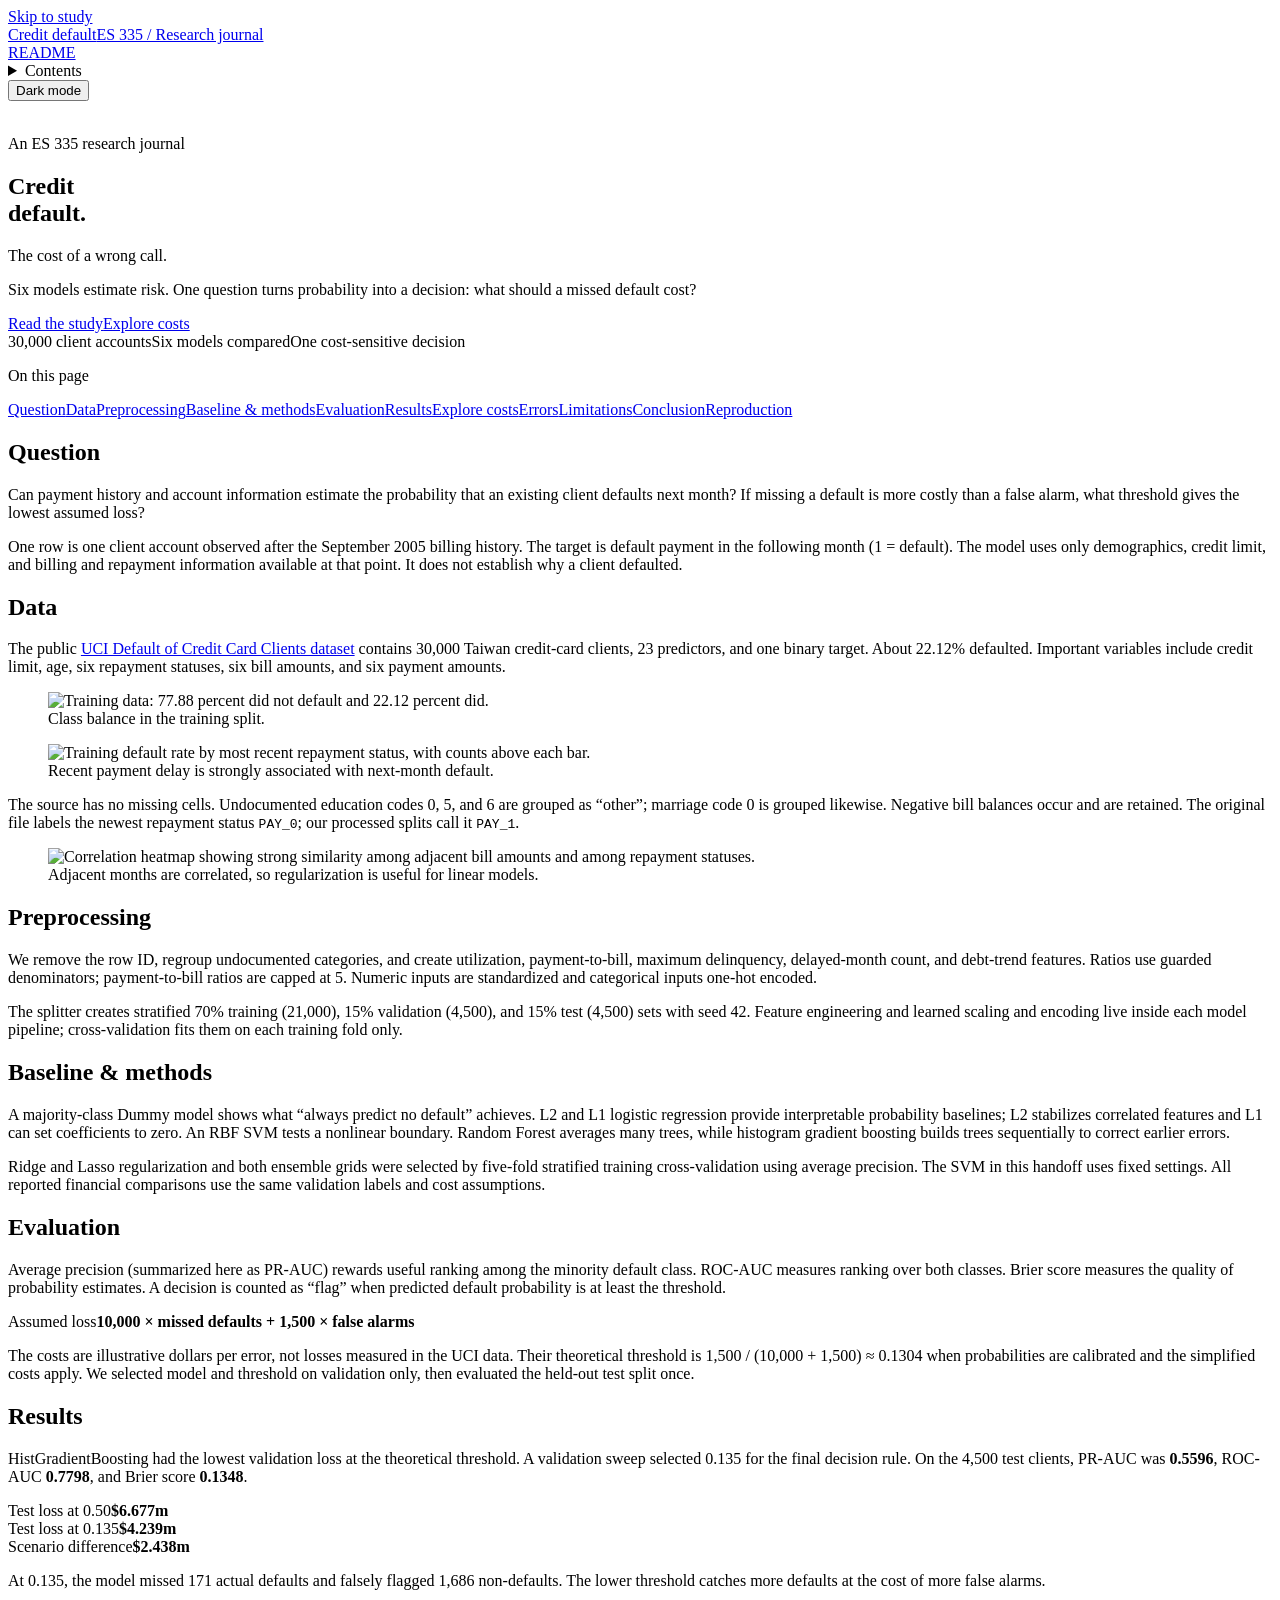
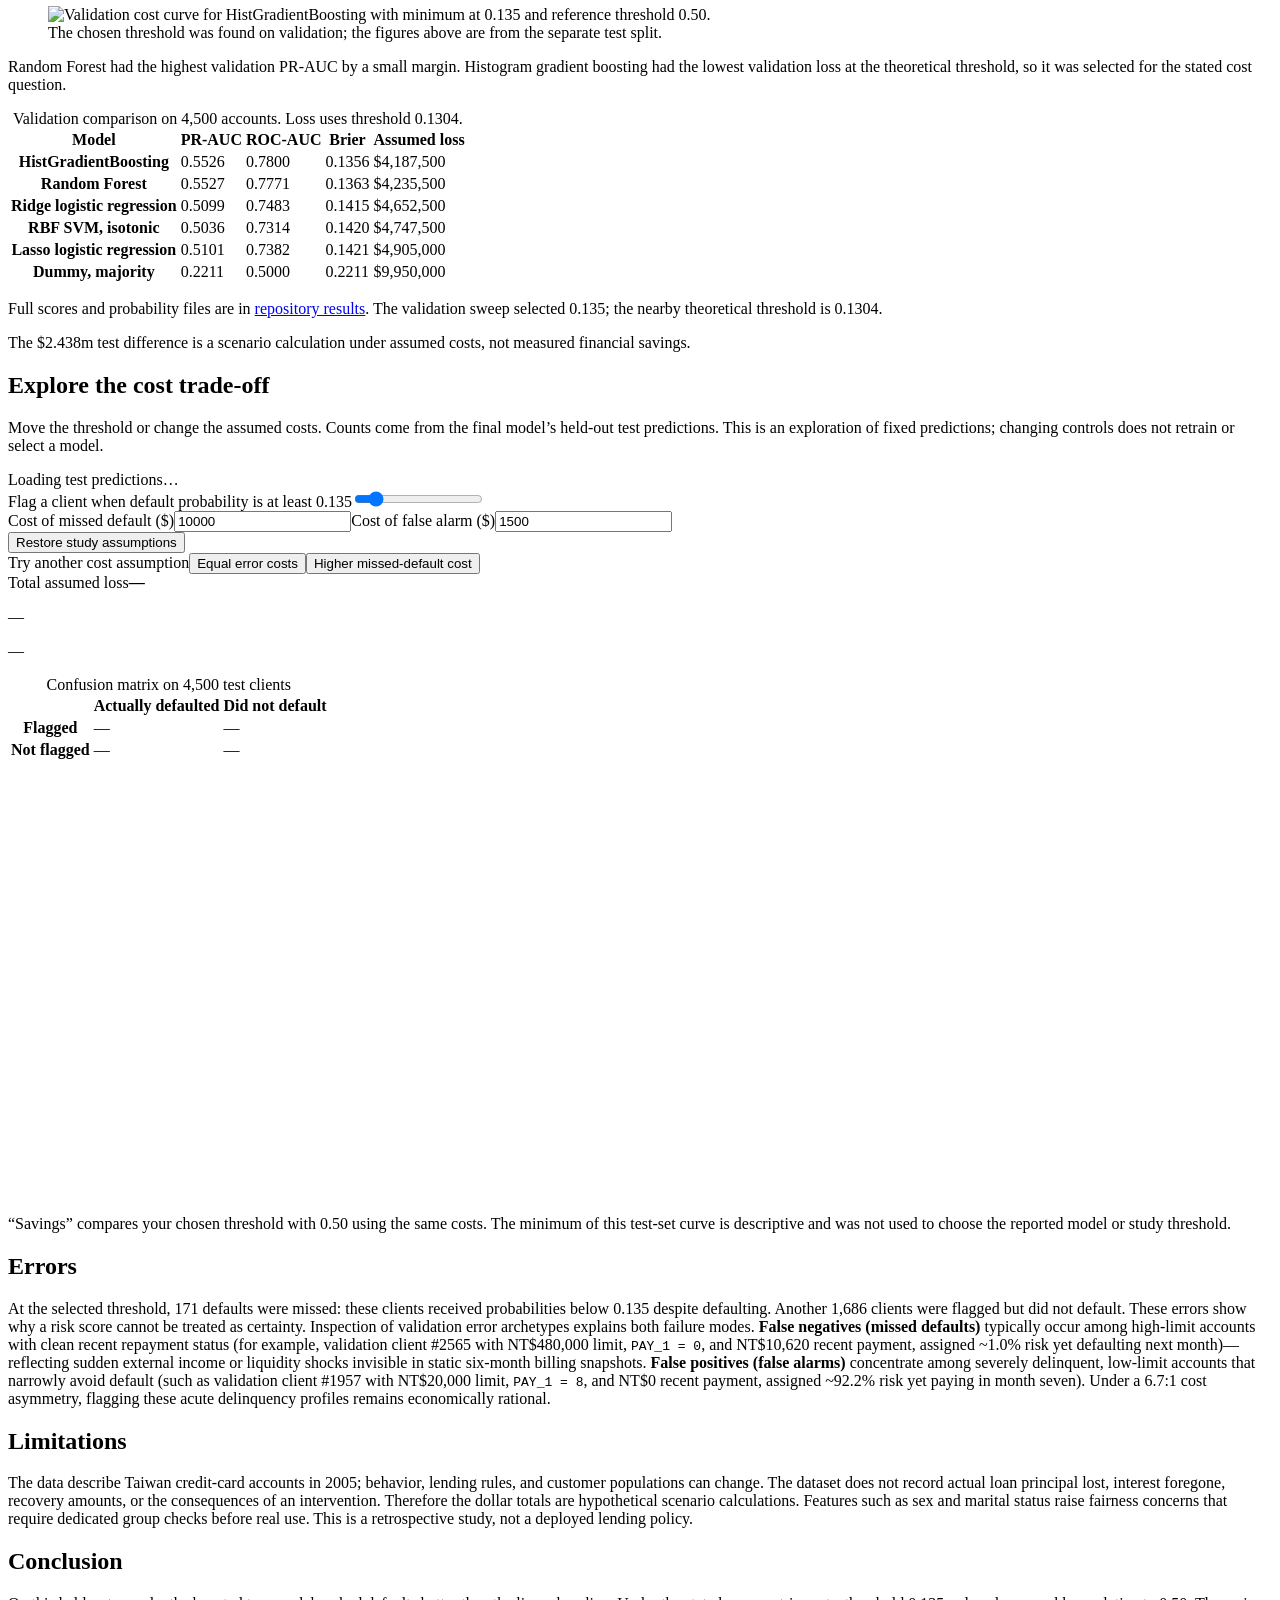
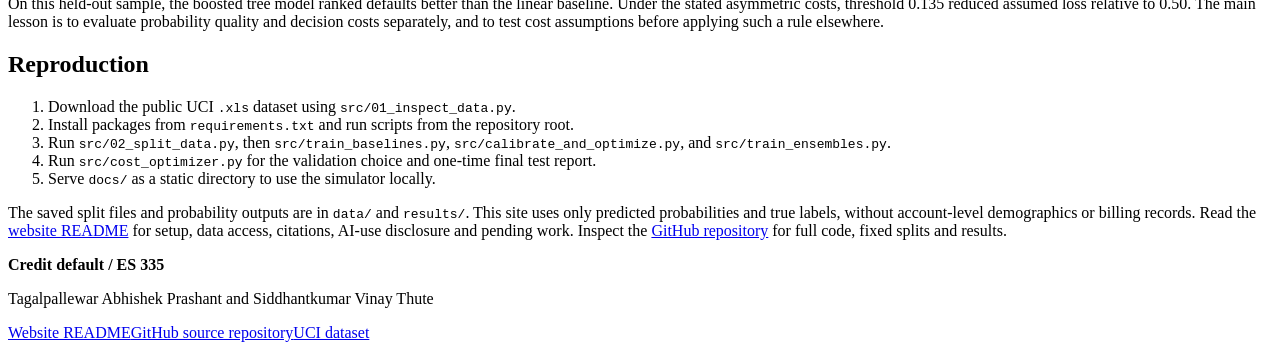
==== docs/index.html @ 9c34ed55 "Complete error profile analysis, walkthrough notebook, and final AI/team disclosures" ====
<!doctype html>
<html lang="en">
<head>
  <meta charset="utf-8">
  <meta name="viewport" content="width=device-width, initial-scale=1">
  <meta name="description" content="An interactive study of credit-card default probabilities and cost-sensitive decisions.">
  <title>Credit default | Model evidence and decision costs</title>
  <script src="theme.js"></script>
  <link rel="stylesheet" href="style.css">
  <script src="app.js" defer></script>
</head>
<body>
  <a class="skip-link" href="#question">Skip to study</a>
  <header class="masthead"><a class="brand" href="#top">Credit default<span>ES 335 / Research journal</span></a><div class="header-actions"><a class="header-link" href="readme.html">README</a><details class="nav-menu"><summary>Contents</summary><nav aria-label="Main navigation"><a href="#question">Question</a><a href="#data">Data</a><a href="#methods">Methods</a><a href="#results">Results</a><a href="#simulator">Simulator</a><a href="#reproduce">Reproduce</a><a href="https://github.com/TagalpallewarAbhishek/credit-default-prediction">GitHub</a></nav></details><button class="theme-toggle" type="button" aria-label="Switch color theme">Dark mode</button></div></header>
  <main id="top">
    <section class="hero" aria-labelledby="hero-title">
      <img class="hero-art" src="assets/hero-ledger.webp" alt="" fetchpriority="high" decoding="async">
      <div class="hero-copy"><p class="kicker">An ES 335 research journal</p><h1 id="hero-title">Credit<br>default.</h1><p class="hero-subtitle">The cost of a wrong call.</p><p class="lead">Six models estimate risk. One question turns probability into a decision: what should a missed default cost?</p><div class="hero-links"><a class="hero-link" href="#question">Read the study</a><a class="hero-link" href="#simulator">Explore costs</a></div></div>
      <div class="hero-bottom"><span>30,000 client accounts</span><span>Six models compared</span><span>One cost-sensitive decision</span></div>
    </section>
    <div class="page-grid"><aside class="contents"><p>On this page</p><a href="#question">Question</a><a href="#data">Data</a><a href="#preprocessing">Preprocessing</a><a href="#methods">Baseline & methods</a><a href="#evaluation">Evaluation</a><a href="#results">Results</a><a href="#simulator">Explore costs</a><a href="#errors">Errors</a><a href="#limitations">Limitations</a><a href="#conclusion">Conclusion</a><a href="#reproduce">Reproduction</a></aside><div class="story">
      <section id="question" class="chapter"><h2>Question</h2><p>Can payment history and account information estimate the probability that an existing client defaults next month? If missing a default is more costly than a false alarm, what threshold gives the lowest assumed loss?</p><p>One row is one client account observed after the September 2005 billing history. The target is default payment in the following month (1 = default). The model uses only demographics, credit limit, and billing and repayment information available at that point. It does not establish why a client defaulted.</p></section>
      <section id="data" class="chapter"><h2>Data</h2><p>The public <a href="https://archive.ics.uci.edu/dataset/350/default%2Bof%2Bcredit%2Bcard%2Bclients">UCI Default of Credit Card Clients dataset</a> contains 30,000 Taiwan credit-card clients, 23 predictors, and one binary target. About 22.12% defaulted. Important variables include credit limit, age, six repayment statuses, six bill amounts, and six payment amounts.</p><div class="figure-row"><figure><img src="assets/class_imbalance.png" alt="Training data: 77.88 percent did not default and 22.12 percent did." loading="lazy"><figcaption>Class balance in the training split.</figcaption></figure><figure><img src="assets/default_by_repayment_status.png" alt="Training default rate by most recent repayment status, with counts above each bar." loading="lazy"><figcaption>Recent payment delay is strongly associated with next-month default.</figcaption></figure></div><p>The source has no missing cells. Undocumented education codes 0, 5, and 6 are grouped as “other”; marriage code 0 is grouped likewise. Negative bill balances occur and are retained. The original file labels the newest repayment status <code>PAY_0</code>; our processed splits call it <code>PAY_1</code>.</p><figure class="wide-figure"><img src="assets/feature_correlation.png" alt="Correlation heatmap showing strong similarity among adjacent bill amounts and among repayment statuses." loading="lazy"><figcaption>Adjacent months are correlated, so regularization is useful for linear models.</figcaption></figure></section>
      <section id="preprocessing" class="chapter"><h2>Preprocessing</h2><p>We remove the row ID, regroup undocumented categories, and create utilization, payment-to-bill, maximum delinquency, delayed-month count, and debt-trend features. Ratios use guarded denominators; payment-to-bill ratios are capped at 5. Numeric inputs are standardized and categorical inputs one-hot encoded.</p><p>The splitter creates stratified 70% training (21,000), 15% validation (4,500), and 15% test (4,500) sets with seed 42. Feature engineering and learned scaling and encoding live inside each model pipeline; cross-validation fits them on each training fold only.</p></section>
      <section id="methods" class="chapter"><h2>Baseline & methods</h2><p>A majority-class Dummy model shows what “always predict no default” achieves. L2 and L1 logistic regression provide interpretable probability baselines; L2 stabilizes correlated features and L1 can set coefficients to zero. An RBF SVM tests a nonlinear boundary. Random Forest averages many trees, while histogram gradient boosting builds trees sequentially to correct earlier errors.</p><p>Ridge and Lasso regularization and both ensemble grids were selected by five-fold stratified training cross-validation using average precision. The SVM in this handoff uses fixed settings. All reported financial comparisons use the same validation labels and cost assumptions.</p></section>
      <section id="evaluation" class="chapter"><h2>Evaluation</h2><p>Average precision (summarized here as PR-AUC) rewards useful ranking among the minority default class. ROC-AUC measures ranking over both classes. Brier score measures the quality of probability estimates. A decision is counted as “flag” when predicted default probability is at least the threshold.</p><div class="formula"><span>Assumed loss</span><strong>10,000 × missed defaults + 1,500 × false alarms</strong></div><p>The costs are illustrative dollars per error, not losses measured in the UCI data. Their theoretical threshold is 1,500 / (10,000 + 1,500) ≈ 0.1304 when probabilities are calibrated and the simplified costs apply. We selected model and threshold on validation only, then evaluated the held-out test split once.</p></section>
      <section id="results" class="chapter"><h2>Results</h2><p>HistGradientBoosting had the lowest validation loss at the theoretical threshold. A validation sweep selected 0.135 for the final decision rule. On the 4,500 test clients, PR-AUC was <strong>0.5596</strong>, ROC-AUC <strong>0.7798</strong>, and Brier score <strong>0.1348</strong>.</p><div class="result-band"><div><span>Test loss at 0.50</span><strong>$6.677m</strong></div><div><span>Test loss at 0.135</span><strong>$4.239m</strong></div><div><span>Scenario difference</span><strong>$2.438m</strong></div></div><p>At 0.135, the model missed 171 actual defaults and falsely flagged 1,686 non-defaults. The lower threshold catches more defaults at the cost of more false alarms.</p><figure class="wide-figure"><img src="assets/final_cost_curve.png" alt="Validation cost curve for HistGradientBoosting with minimum at 0.135 and reference threshold 0.50." loading="lazy"><figcaption>The chosen threshold was found on validation; the figures above are from the separate test split.</figcaption></figure><p>Random Forest had the highest validation PR-AUC by a small margin. Histogram gradient boosting had the lowest validation loss at the theoretical threshold, so it was selected for the stated cost question.</p>
<div class="table-scroll"><table class="results-table"><caption>Validation comparison on 4,500 accounts. Loss uses threshold 0.1304.</caption><thead><tr><th scope="col">Model</th><th scope="col">PR-AUC</th><th scope="col">ROC-AUC</th><th scope="col">Brier</th><th scope="col">Assumed loss</th></tr></thead><tbody>
<tr class="winner"><th scope="row">HistGradientBoosting</th><td>0.5526</td><td>0.7800</td><td>0.1356</td><td>$4,187,500</td></tr>
<tr><th scope="row">Random Forest</th><td>0.5527</td><td>0.7771</td><td>0.1363</td><td>$4,235,500</td></tr>
<tr><th scope="row">Ridge logistic regression</th><td>0.5099</td><td>0.7483</td><td>0.1415</td><td>$4,652,500</td></tr>
<tr><th scope="row">RBF SVM, isotonic</th><td>0.5036</td><td>0.7314</td><td>0.1420</td><td>$4,747,500</td></tr>
<tr><th scope="row">Lasso logistic regression</th><td>0.5101</td><td>0.7382</td><td>0.1421</td><td>$4,905,000</td></tr>
<tr><th scope="row">Dummy, majority</th><td>0.2211</td><td>0.5000</td><td>0.2211</td><td>$9,950,000</td></tr>
</tbody></table></div>
<p>Full scores and probability files are in <a href="https://github.com/TagalpallewarAbhishek/credit-default-prediction/tree/main/results">repository results</a>. The validation sweep selected 0.135; the nearby theoretical threshold is 0.1304.</p>
<p>The $2.438m test difference is a scenario calculation under assumed costs, not measured financial savings.</p></section>
      <section id="simulator" class="chapter simulator"><h2>Explore the cost trade-off</h2><p>Move the threshold or change the assumed costs. Counts come from the final model’s held-out test predictions. This is an exploration of fixed predictions; changing controls does not retrain or select a model.</p><div id="sim-status" role="status">Loading test predictions…</div><div class="controls"><label for="threshold">Flag a client when default probability is at least <output id="threshold-value">0.135</output></label><input id="threshold" type="range" min="0.01" max="0.99" step="0.001" value="0.135"><div class="cost-controls"><label>Cost of missed default ($)<input id="fn-cost" type="number" min="0" step="100" value="10000"></label><label>Cost of false alarm ($)<input id="fp-cost" type="number" min="0" step="100" value="1500"></label></div><button id="reset" type="button">Restore study assumptions</button></div><div class="presets" role="group" aria-label="Example cost scenarios"><span>Try another cost assumption</span><button type="button" data-fn-cost="1500" data-fp-cost="1500">Equal error costs</button><button type="button" data-fn-cost="20000" data-fp-cost="1500">Higher missed-default cost</button></div><div class="sim-results"><div class="sim-total"><span>Total assumed loss</span><strong id="total-loss">—</strong><p id="savings">—</p><p id="rates">—</p></div><div class="matrix-wrap"><table class="matrix"><caption>Confusion matrix on 4,500 test clients</caption><thead><tr><th></th><th>Actually defaulted</th><th>Did not default</th></tr></thead><tbody><tr><th>Flagged</th><td id="tp">—</td><td id="fp">—</td></tr><tr><th>Not flagged</th><td id="fn">—</td><td id="tn">—</td></tr></tbody></table></div></div><div class="chart-wrap"><svg id="cost-chart" viewBox="0 0 700 240" role="img" aria-label="Assumed loss across thresholds for the selected costs"></svg></div><p class="small-note">“Savings” compares your chosen threshold with 0.50 using the same costs. The minimum of this test-set curve is descriptive and was not used to choose the reported model or study threshold.</p></section>
      <section id="errors" class="chapter"><h2>Errors</h2><p>At the selected threshold, 171 defaults were missed: these clients received probabilities below 0.135 despite defaulting. Another 1,686 clients were flagged but did not default. These errors show why a risk score cannot be treated as certainty. Inspection of validation error archetypes explains both failure modes. <strong>False negatives (missed defaults)</strong> typically occur among high-limit accounts with clean recent repayment status (for example, validation client #2565 with NT$480,000 limit, <code>PAY_1 = 0</code>, and NT$10,620 recent payment, assigned ~1.0% risk yet defaulting next month)—reflecting sudden external income or liquidity shocks invisible in static six-month billing snapshots. <strong>False positives (false alarms)</strong> concentrate among severely delinquent, low-limit accounts that narrowly avoid default (such as validation client #1957 with NT$20,000 limit, <code>PAY_1 = 8</code>, and NT$0 recent payment, assigned ~92.2% risk yet paying in month seven). Under a 6.7:1 cost asymmetry, flagging these acute delinquency profiles remains economically rational.</p></section>
      <section id="limitations" class="chapter"><h2>Limitations</h2><p>The data describe Taiwan credit-card accounts in 2005; behavior, lending rules, and customer populations can change. The dataset does not record actual loan principal lost, interest foregone, recovery amounts, or the consequences of an intervention. Therefore the dollar totals are hypothetical scenario calculations. Features such as sex and marital status raise fairness concerns that require dedicated group checks before real use. This is a retrospective study, not a deployed lending policy.</p></section>
      <section id="conclusion" class="chapter"><h2>Conclusion</h2><p>On this held-out sample, the boosted tree model ranked defaults better than the linear baseline. Under the stated asymmetric costs, threshold 0.135 reduced assumed loss relative to 0.50. The main lesson is to evaluate probability quality and decision costs separately, and to test cost assumptions before applying such a rule elsewhere.</p></section>
      <section id="reproduce" class="chapter"><h2>Reproduction</h2><ol><li>Download the public UCI <code>.xls</code> dataset using <code>src/01_inspect_data.py</code>.</li><li>Install packages from <code>requirements.txt</code> and run scripts from the repository root.</li><li>Run <code>src/02_split_data.py</code>, then <code>src/train_baselines.py</code>, <code>src/calibrate_and_optimize.py</code>, and <code>src/train_ensembles.py</code>.</li><li>Run <code>src/cost_optimizer.py</code> for the validation choice and one-time final test report.</li><li>Serve <code>docs/</code> as a static directory to use the simulator locally.</li></ol><p>The saved split files and probability outputs are in <code>data/</code> and <code>results/</code>. This site uses only predicted probabilities and true labels, without account-level demographics or billing records. Read the <a href="readme.html">website README</a> for setup, data access, citations, AI-use disclosure and pending work. Inspect the <a href="https://github.com/TagalpallewarAbhishek/credit-default-prediction">GitHub repository</a> for full code, fixed splits and results.</p></section>
    </div></div>
  </main><footer class="site-footer"><div><strong>Credit default / ES 335</strong><p>Tagalpallewar Abhishek Prashant and Siddhantkumar Vinay Thute</p></div><div><a href="readme.html">Website README</a><a href="https://github.com/TagalpallewarAbhishek/credit-default-prediction">GitHub source repository</a><a href="https://archive.ics.uci.edu/dataset/350/default+of+credit+card+clients">UCI dataset</a></div></footer>
</body></html>
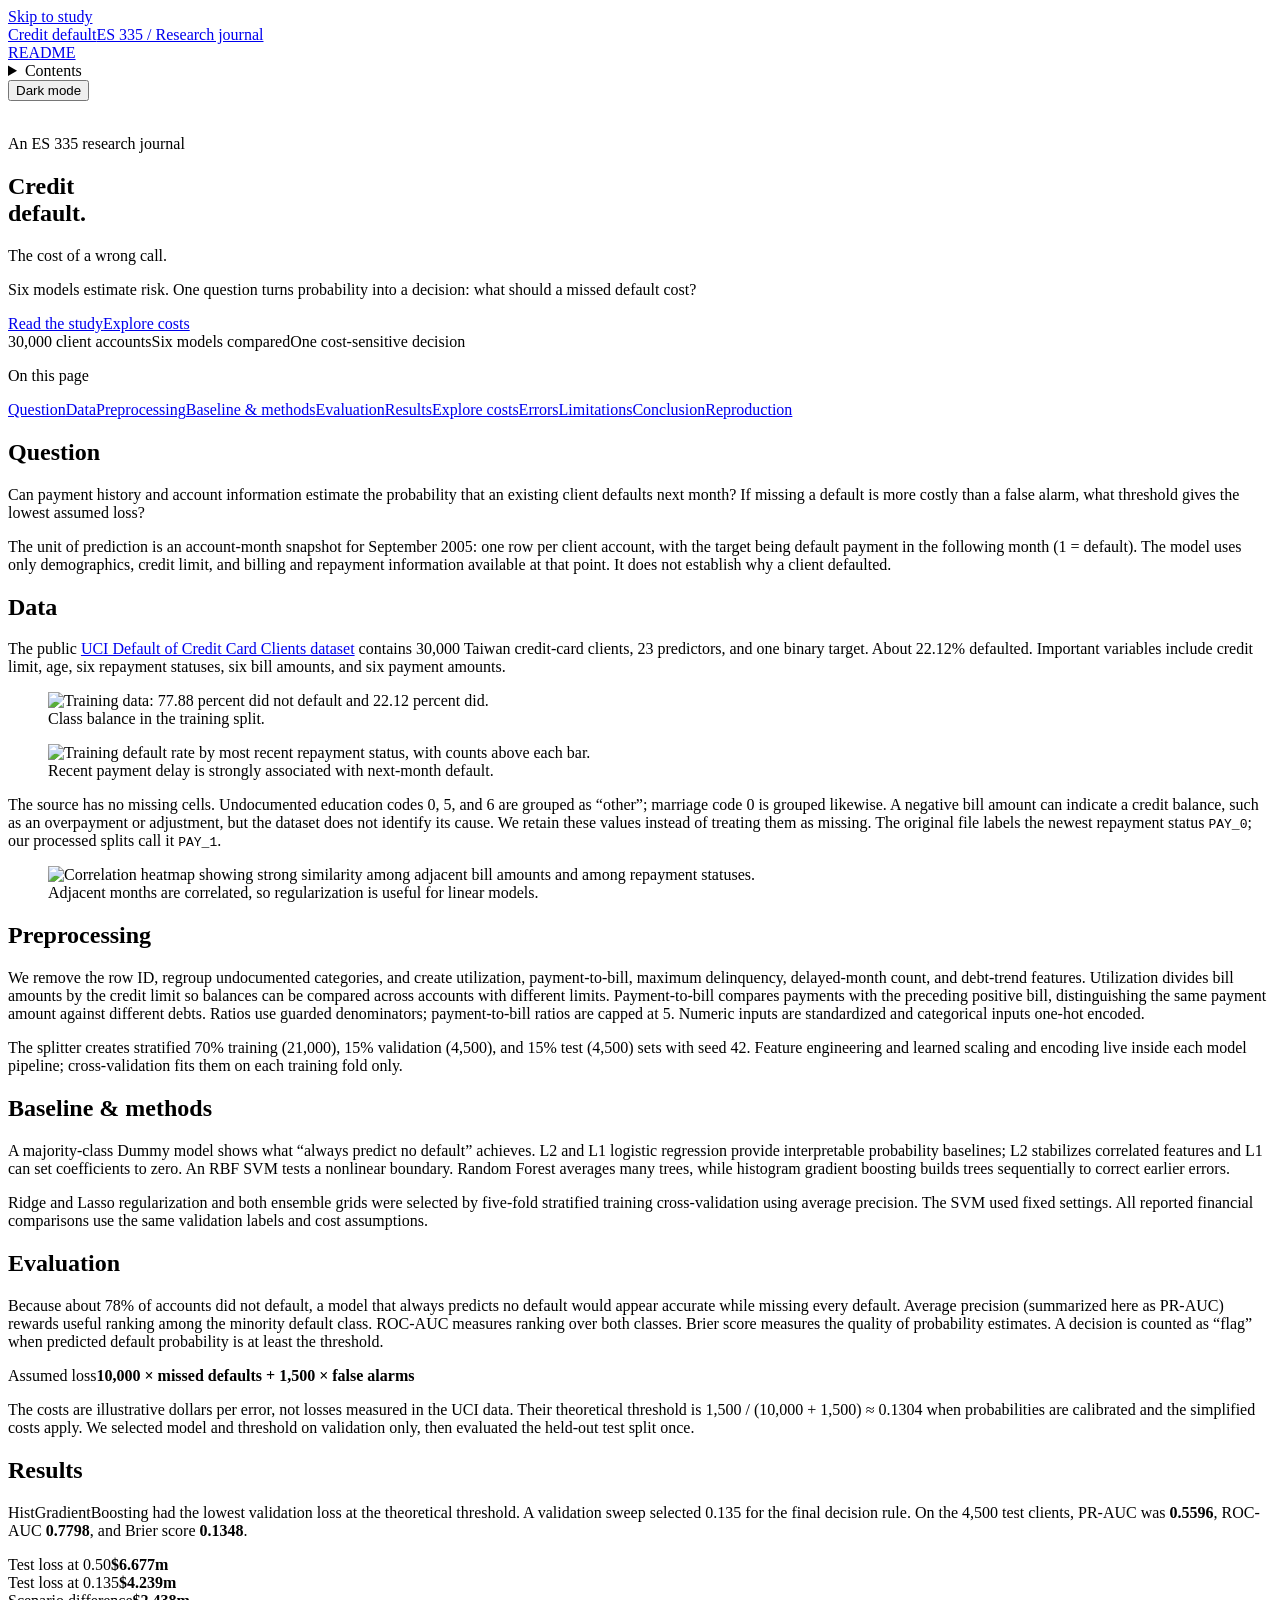
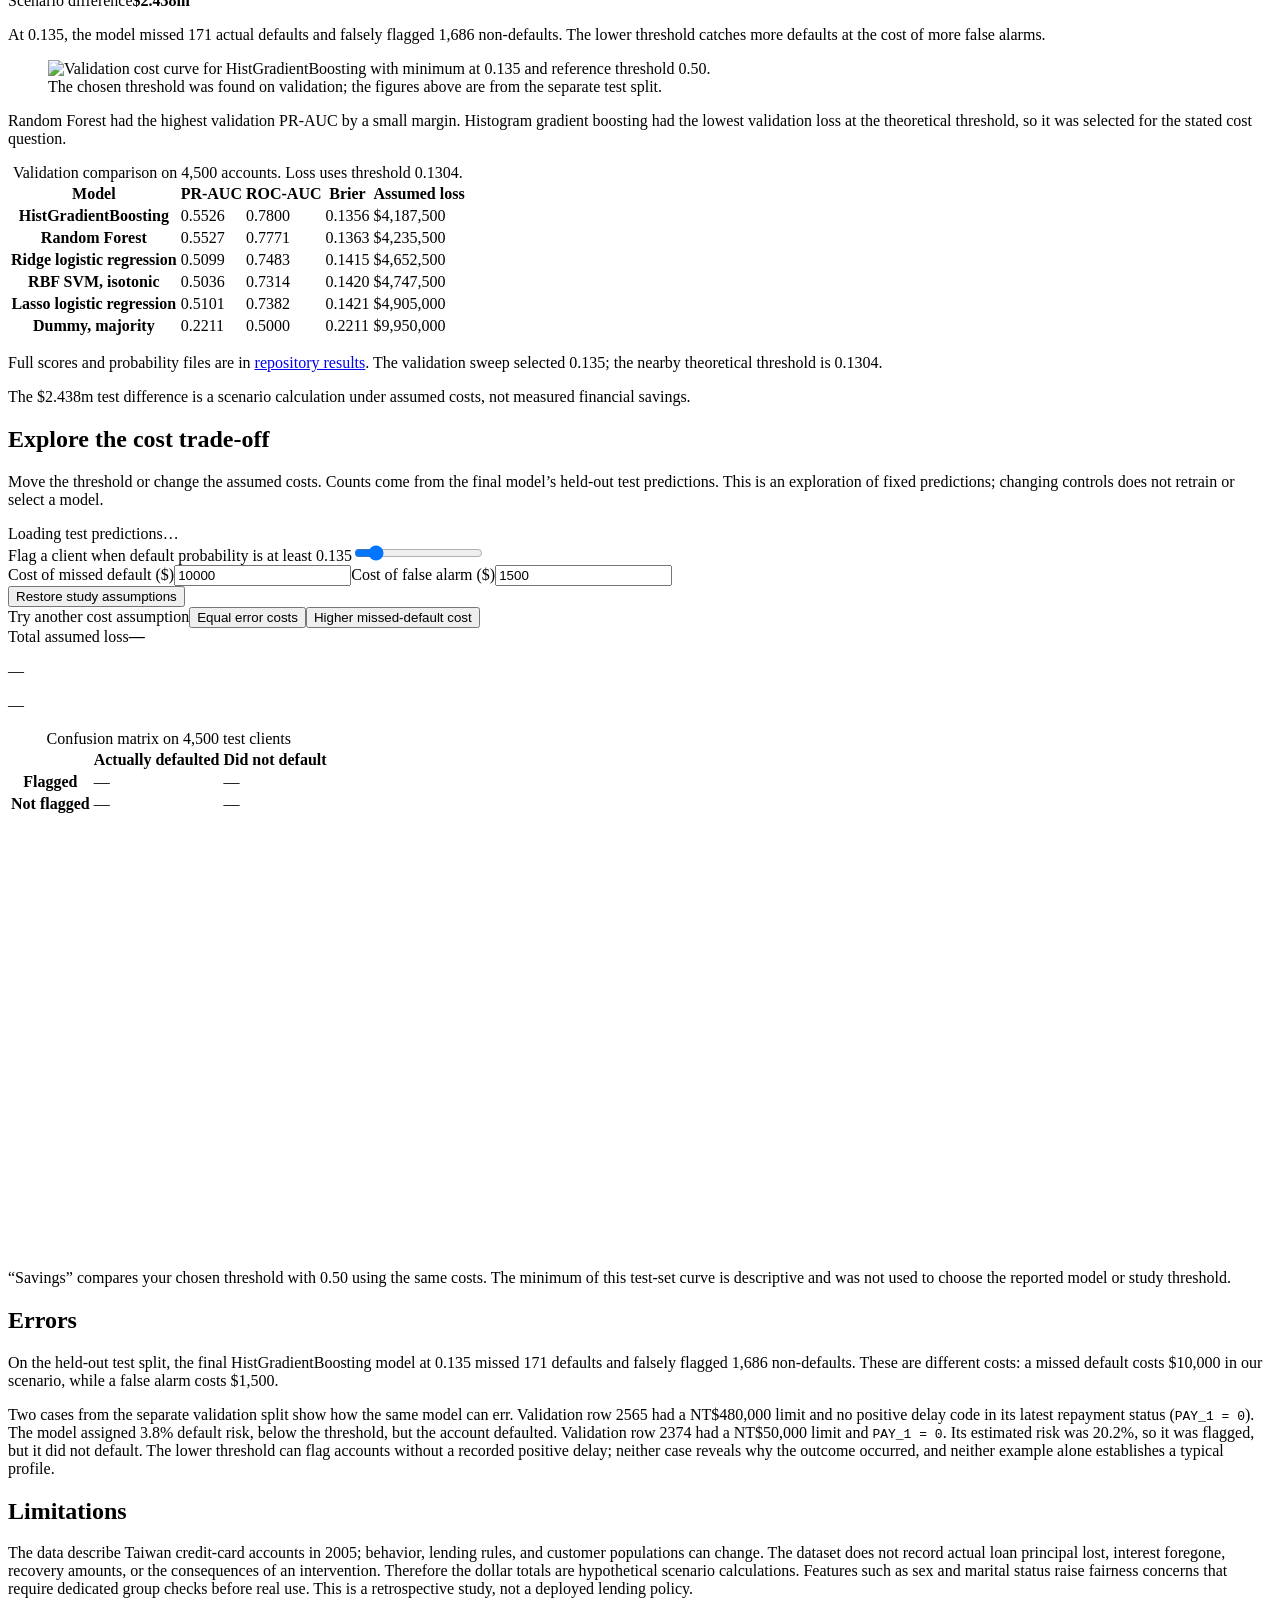
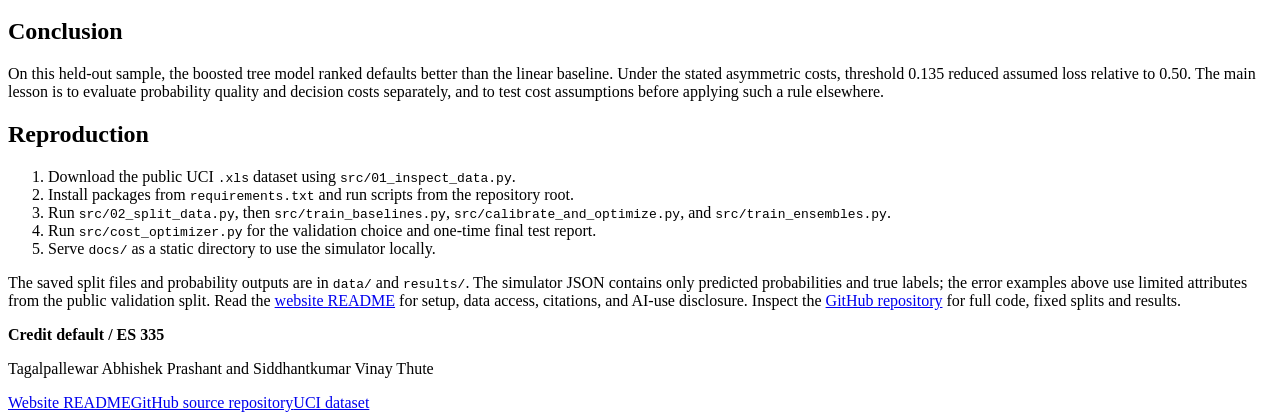
==== commit 9eb192d7: "Clarify study methods and results" ====
--- a/docs/index.html
+++ b/docs/index.html
@@ -19,11 +19,11 @@
       <div class="hero-bottom"><span>30,000 client accounts</span><span>Six models compared</span><span>One cost-sensitive decision</span></div>
     </section>
     <div class="page-grid"><aside class="contents"><p>On this page</p><a href="#question">Question</a><a href="#data">Data</a><a href="#preprocessing">Preprocessing</a><a href="#methods">Baseline & methods</a><a href="#evaluation">Evaluation</a><a href="#results">Results</a><a href="#simulator">Explore costs</a><a href="#errors">Errors</a><a href="#limitations">Limitations</a><a href="#conclusion">Conclusion</a><a href="#reproduce">Reproduction</a></aside><div class="story">
-      <section id="question" class="chapter"><h2>Question</h2><p>Can payment history and account information estimate the probability that an existing client defaults next month? If missing a default is more costly than a false alarm, what threshold gives the lowest assumed loss?</p><p>One row is one client account observed after the September 2005 billing history. The target is default payment in the following month (1 = default). The model uses only demographics, credit limit, and billing and repayment information available at that point. It does not establish why a client defaulted.</p></section>
-      <section id="data" class="chapter"><h2>Data</h2><p>The public <a href="https://archive.ics.uci.edu/dataset/350/default%2Bof%2Bcredit%2Bcard%2Bclients">UCI Default of Credit Card Clients dataset</a> contains 30,000 Taiwan credit-card clients, 23 predictors, and one binary target. About 22.12% defaulted. Important variables include credit limit, age, six repayment statuses, six bill amounts, and six payment amounts.</p><div class="figure-row"><figure><img src="assets/class_imbalance.png" alt="Training data: 77.88 percent did not default and 22.12 percent did." loading="lazy"><figcaption>Class balance in the training split.</figcaption></figure><figure><img src="assets/default_by_repayment_status.png" alt="Training default rate by most recent repayment status, with counts above each bar." loading="lazy"><figcaption>Recent payment delay is strongly associated with next-month default.</figcaption></figure></div><p>The source has no missing cells. Undocumented education codes 0, 5, and 6 are grouped as “other”; marriage code 0 is grouped likewise. Negative bill balances occur and are retained. The original file labels the newest repayment status <code>PAY_0</code>; our processed splits call it <code>PAY_1</code>.</p><figure class="wide-figure"><img src="assets/feature_correlation.png" alt="Correlation heatmap showing strong similarity among adjacent bill amounts and among repayment statuses." loading="lazy"><figcaption>Adjacent months are correlated, so regularization is useful for linear models.</figcaption></figure></section>
-      <section id="preprocessing" class="chapter"><h2>Preprocessing</h2><p>We remove the row ID, regroup undocumented categories, and create utilization, payment-to-bill, maximum delinquency, delayed-month count, and debt-trend features. Ratios use guarded denominators; payment-to-bill ratios are capped at 5. Numeric inputs are standardized and categorical inputs one-hot encoded.</p><p>The splitter creates stratified 70% training (21,000), 15% validation (4,500), and 15% test (4,500) sets with seed 42. Feature engineering and learned scaling and encoding live inside each model pipeline; cross-validation fits them on each training fold only.</p></section>
-      <section id="methods" class="chapter"><h2>Baseline & methods</h2><p>A majority-class Dummy model shows what “always predict no default” achieves. L2 and L1 logistic regression provide interpretable probability baselines; L2 stabilizes correlated features and L1 can set coefficients to zero. An RBF SVM tests a nonlinear boundary. Random Forest averages many trees, while histogram gradient boosting builds trees sequentially to correct earlier errors.</p><p>Ridge and Lasso regularization and both ensemble grids were selected by five-fold stratified training cross-validation using average precision. The SVM in this handoff uses fixed settings. All reported financial comparisons use the same validation labels and cost assumptions.</p></section>
-      <section id="evaluation" class="chapter"><h2>Evaluation</h2><p>Average precision (summarized here as PR-AUC) rewards useful ranking among the minority default class. ROC-AUC measures ranking over both classes. Brier score measures the quality of probability estimates. A decision is counted as “flag” when predicted default probability is at least the threshold.</p><div class="formula"><span>Assumed loss</span><strong>10,000 × missed defaults + 1,500 × false alarms</strong></div><p>The costs are illustrative dollars per error, not losses measured in the UCI data. Their theoretical threshold is 1,500 / (10,000 + 1,500) ≈ 0.1304 when probabilities are calibrated and the simplified costs apply. We selected model and threshold on validation only, then evaluated the held-out test split once.</p></section>
+      <section id="question" class="chapter"><h2>Question</h2><p>Can payment history and account information estimate the probability that an existing client defaults next month? If missing a default is more costly than a false alarm, what threshold gives the lowest assumed loss?</p><p>The unit of prediction is an account-month snapshot for September 2005: one row per client account, with the target being default payment in the following month (1 = default). The model uses only demographics, credit limit, and billing and repayment information available at that point. It does not establish why a client defaulted.</p></section>
+      <section id="data" class="chapter"><h2>Data</h2><p>The public <a href="https://archive.ics.uci.edu/dataset/350/default%2Bof%2Bcredit%2Bcard%2Bclients">UCI Default of Credit Card Clients dataset</a> contains 30,000 Taiwan credit-card clients, 23 predictors, and one binary target. About 22.12% defaulted. Important variables include credit limit, age, six repayment statuses, six bill amounts, and six payment amounts.</p><div class="figure-row"><figure><img src="assets/class_imbalance.png" alt="Training data: 77.88 percent did not default and 22.12 percent did." loading="lazy"><figcaption>Class balance in the training split.</figcaption></figure><figure><img src="assets/default_by_repayment_status.png" alt="Training default rate by most recent repayment status, with counts above each bar." loading="lazy"><figcaption>Recent payment delay is strongly associated with next-month default.</figcaption></figure></div><p>The source has no missing cells. Undocumented education codes 0, 5, and 6 are grouped as “other”; marriage code 0 is grouped likewise. A negative bill amount can indicate a credit balance, such as an overpayment or adjustment, but the dataset does not identify its cause. We retain these values instead of treating them as missing. The original file labels the newest repayment status <code>PAY_0</code>; our processed splits call it <code>PAY_1</code>.</p><figure class="wide-figure"><img src="assets/feature_correlation.png" alt="Correlation heatmap showing strong similarity among adjacent bill amounts and among repayment statuses." loading="lazy"><figcaption>Adjacent months are correlated, so regularization is useful for linear models.</figcaption></figure></section>
+      <section id="preprocessing" class="chapter"><h2>Preprocessing</h2><p>We remove the row ID, regroup undocumented categories, and create utilization, payment-to-bill, maximum delinquency, delayed-month count, and debt-trend features. Utilization divides bill amounts by the credit limit so balances can be compared across accounts with different limits. Payment-to-bill compares payments with the preceding positive bill, distinguishing the same payment amount against different debts. Ratios use guarded denominators; payment-to-bill ratios are capped at 5. Numeric inputs are standardized and categorical inputs one-hot encoded.</p><p>The splitter creates stratified 70% training (21,000), 15% validation (4,500), and 15% test (4,500) sets with seed 42. Feature engineering and learned scaling and encoding live inside each model pipeline; cross-validation fits them on each training fold only.</p></section>
+      <section id="methods" class="chapter"><h2>Baseline & methods</h2><p>A majority-class Dummy model shows what “always predict no default” achieves. L2 and L1 logistic regression provide interpretable probability baselines; L2 stabilizes correlated features and L1 can set coefficients to zero. An RBF SVM tests a nonlinear boundary. Random Forest averages many trees, while histogram gradient boosting builds trees sequentially to correct earlier errors.</p><p>Ridge and Lasso regularization and both ensemble grids were selected by five-fold stratified training cross-validation using average precision. The SVM used fixed settings. All reported financial comparisons use the same validation labels and cost assumptions.</p></section>
+      <section id="evaluation" class="chapter"><h2>Evaluation</h2><p>Because about 78% of accounts did not default, a model that always predicts no default would appear accurate while missing every default. Average precision (summarized here as PR-AUC) rewards useful ranking among the minority default class. ROC-AUC measures ranking over both classes. Brier score measures the quality of probability estimates. A decision is counted as “flag” when predicted default probability is at least the threshold.</p><div class="formula"><span>Assumed loss</span><strong>10,000 × missed defaults + 1,500 × false alarms</strong></div><p>The costs are illustrative dollars per error, not losses measured in the UCI data. Their theoretical threshold is 1,500 / (10,000 + 1,500) ≈ 0.1304 when probabilities are calibrated and the simplified costs apply. We selected model and threshold on validation only, then evaluated the held-out test split once.</p></section>
       <section id="results" class="chapter"><h2>Results</h2><p>HistGradientBoosting had the lowest validation loss at the theoretical threshold. A validation sweep selected 0.135 for the final decision rule. On the 4,500 test clients, PR-AUC was <strong>0.5596</strong>, ROC-AUC <strong>0.7798</strong>, and Brier score <strong>0.1348</strong>.</p><div class="result-band"><div><span>Test loss at 0.50</span><strong>$6.677m</strong></div><div><span>Test loss at 0.135</span><strong>$4.239m</strong></div><div><span>Scenario difference</span><strong>$2.438m</strong></div></div><p>At 0.135, the model missed 171 actual defaults and falsely flagged 1,686 non-defaults. The lower threshold catches more defaults at the cost of more false alarms.</p><figure class="wide-figure"><img src="assets/final_cost_curve.png" alt="Validation cost curve for HistGradientBoosting with minimum at 0.135 and reference threshold 0.50." loading="lazy"><figcaption>The chosen threshold was found on validation; the figures above are from the separate test split.</figcaption></figure><p>Random Forest had the highest validation PR-AUC by a small margin. Histogram gradient boosting had the lowest validation loss at the theoretical threshold, so it was selected for the stated cost question.</p>
 <div class="table-scroll"><table class="results-table"><caption>Validation comparison on 4,500 accounts. Loss uses threshold 0.1304.</caption><thead><tr><th scope="col">Model</th><th scope="col">PR-AUC</th><th scope="col">ROC-AUC</th><th scope="col">Brier</th><th scope="col">Assumed loss</th></tr></thead><tbody>
 <tr class="winner"><th scope="row">HistGradientBoosting</th><td>0.5526</td><td>0.7800</td><td>0.1356</td><td>$4,187,500</td></tr>
@@ -36,10 +36,10 @@
 <p>Full scores and probability files are in <a href="https://github.com/TagalpallewarAbhishek/credit-default-prediction/tree/main/results">repository results</a>. The validation sweep selected 0.135; the nearby theoretical threshold is 0.1304.</p>
 <p>The $2.438m test difference is a scenario calculation under assumed costs, not measured financial savings.</p></section>
       <section id="simulator" class="chapter simulator"><h2>Explore the cost trade-off</h2><p>Move the threshold or change the assumed costs. Counts come from the final model’s held-out test predictions. This is an exploration of fixed predictions; changing controls does not retrain or select a model.</p><div id="sim-status" role="status">Loading test predictions…</div><div class="controls"><label for="threshold">Flag a client when default probability is at least <output id="threshold-value">0.135</output></label><input id="threshold" type="range" min="0.01" max="0.99" step="0.001" value="0.135"><div class="cost-controls"><label>Cost of missed default ($)<input id="fn-cost" type="number" min="0" step="100" value="10000"></label><label>Cost of false alarm ($)<input id="fp-cost" type="number" min="0" step="100" value="1500"></label></div><button id="reset" type="button">Restore study assumptions</button></div><div class="presets" role="group" aria-label="Example cost scenarios"><span>Try another cost assumption</span><button type="button" data-fn-cost="1500" data-fp-cost="1500">Equal error costs</button><button type="button" data-fn-cost="20000" data-fp-cost="1500">Higher missed-default cost</button></div><div class="sim-results"><div class="sim-total"><span>Total assumed loss</span><strong id="total-loss">—</strong><p id="savings">—</p><p id="rates">—</p></div><div class="matrix-wrap"><table class="matrix"><caption>Confusion matrix on 4,500 test clients</caption><thead><tr><th></th><th>Actually defaulted</th><th>Did not default</th></tr></thead><tbody><tr><th>Flagged</th><td id="tp">—</td><td id="fp">—</td></tr><tr><th>Not flagged</th><td id="fn">—</td><td id="tn">—</td></tr></tbody></table></div></div><div class="chart-wrap"><svg id="cost-chart" viewBox="0 0 700 240" role="img" aria-label="Assumed loss across thresholds for the selected costs"></svg></div><p class="small-note">“Savings” compares your chosen threshold with 0.50 using the same costs. The minimum of this test-set curve is descriptive and was not used to choose the reported model or study threshold.</p></section>
-      <section id="errors" class="chapter"><h2>Errors</h2><p>At the selected threshold, 171 defaults were missed: these clients received probabilities below 0.135 despite defaulting. Another 1,686 clients were flagged but did not default. These errors show why a risk score cannot be treated as certainty. Inspection of validation error archetypes explains both failure modes. <strong>False negatives (missed defaults)</strong> typically occur among high-limit accounts with clean recent repayment status (for example, validation client #2565 with NT$480,000 limit, <code>PAY_1 = 0</code>, and NT$10,620 recent payment, assigned ~1.0% risk yet defaulting next month)—reflecting sudden external income or liquidity shocks invisible in static six-month billing snapshots. <strong>False positives (false alarms)</strong> concentrate among severely delinquent, low-limit accounts that narrowly avoid default (such as validation client #1957 with NT$20,000 limit, <code>PAY_1 = 8</code>, and NT$0 recent payment, assigned ~92.2% risk yet paying in month seven). Under a 6.7:1 cost asymmetry, flagging these acute delinquency profiles remains economically rational.</p></section>
+      <section id="errors" class="chapter"><h2>Errors</h2><p>On the held-out test split, the final HistGradientBoosting model at 0.135 missed 171 defaults and falsely flagged 1,686 non-defaults. These are different costs: a missed default costs $10,000 in our scenario, while a false alarm costs $1,500.</p><p>Two cases from the separate validation split show how the same model can err. Validation row 2565 had a NT$480,000 limit and no positive delay code in its latest repayment status (<code>PAY_1 = 0</code>). The model assigned 3.8% default risk, below the threshold, but the account defaulted. Validation row 2374 had a NT$50,000 limit and <code>PAY_1 = 0</code>. Its estimated risk was 20.2%, so it was flagged, but it did not default. The lower threshold can flag accounts without a recorded positive delay; neither case reveals why the outcome occurred, and neither example alone establishes a typical profile.</p></section>
       <section id="limitations" class="chapter"><h2>Limitations</h2><p>The data describe Taiwan credit-card accounts in 2005; behavior, lending rules, and customer populations can change. The dataset does not record actual loan principal lost, interest foregone, recovery amounts, or the consequences of an intervention. Therefore the dollar totals are hypothetical scenario calculations. Features such as sex and marital status raise fairness concerns that require dedicated group checks before real use. This is a retrospective study, not a deployed lending policy.</p></section>
       <section id="conclusion" class="chapter"><h2>Conclusion</h2><p>On this held-out sample, the boosted tree model ranked defaults better than the linear baseline. Under the stated asymmetric costs, threshold 0.135 reduced assumed loss relative to 0.50. The main lesson is to evaluate probability quality and decision costs separately, and to test cost assumptions before applying such a rule elsewhere.</p></section>
-      <section id="reproduce" class="chapter"><h2>Reproduction</h2><ol><li>Download the public UCI <code>.xls</code> dataset using <code>src/01_inspect_data.py</code>.</li><li>Install packages from <code>requirements.txt</code> and run scripts from the repository root.</li><li>Run <code>src/02_split_data.py</code>, then <code>src/train_baselines.py</code>, <code>src/calibrate_and_optimize.py</code>, and <code>src/train_ensembles.py</code>.</li><li>Run <code>src/cost_optimizer.py</code> for the validation choice and one-time final test report.</li><li>Serve <code>docs/</code> as a static directory to use the simulator locally.</li></ol><p>The saved split files and probability outputs are in <code>data/</code> and <code>results/</code>. This site uses only predicted probabilities and true labels, without account-level demographics or billing records. Read the <a href="readme.html">website README</a> for setup, data access, citations, AI-use disclosure and pending work. Inspect the <a href="https://github.com/TagalpallewarAbhishek/credit-default-prediction">GitHub repository</a> for full code, fixed splits and results.</p></section>
+      <section id="reproduce" class="chapter"><h2>Reproduction</h2><ol><li>Download the public UCI <code>.xls</code> dataset using <code>src/01_inspect_data.py</code>.</li><li>Install packages from <code>requirements.txt</code> and run scripts from the repository root.</li><li>Run <code>src/02_split_data.py</code>, then <code>src/train_baselines.py</code>, <code>src/calibrate_and_optimize.py</code>, and <code>src/train_ensembles.py</code>.</li><li>Run <code>src/cost_optimizer.py</code> for the validation choice and one-time final test report.</li><li>Serve <code>docs/</code> as a static directory to use the simulator locally.</li></ol><p>The saved split files and probability outputs are in <code>data/</code> and <code>results/</code>. The simulator JSON contains only predicted probabilities and true labels; the error examples above use limited attributes from the public validation split. Read the <a href="readme.html">website README</a> for setup, data access, citations, and AI-use disclosure. Inspect the <a href="https://github.com/TagalpallewarAbhishek/credit-default-prediction">GitHub repository</a> for full code, fixed splits and results.</p></section>
     </div></div>
   </main><footer class="site-footer"><div><strong>Credit default / ES 335</strong><p>Tagalpallewar Abhishek Prashant and Siddhantkumar Vinay Thute</p></div><div><a href="readme.html">Website README</a><a href="https://github.com/TagalpallewarAbhishek/credit-default-prediction">GitHub source repository</a><a href="https://archive.ics.uci.edu/dataset/350/default+of+credit+card+clients">UCI dataset</a></div></footer>
 </body></html>
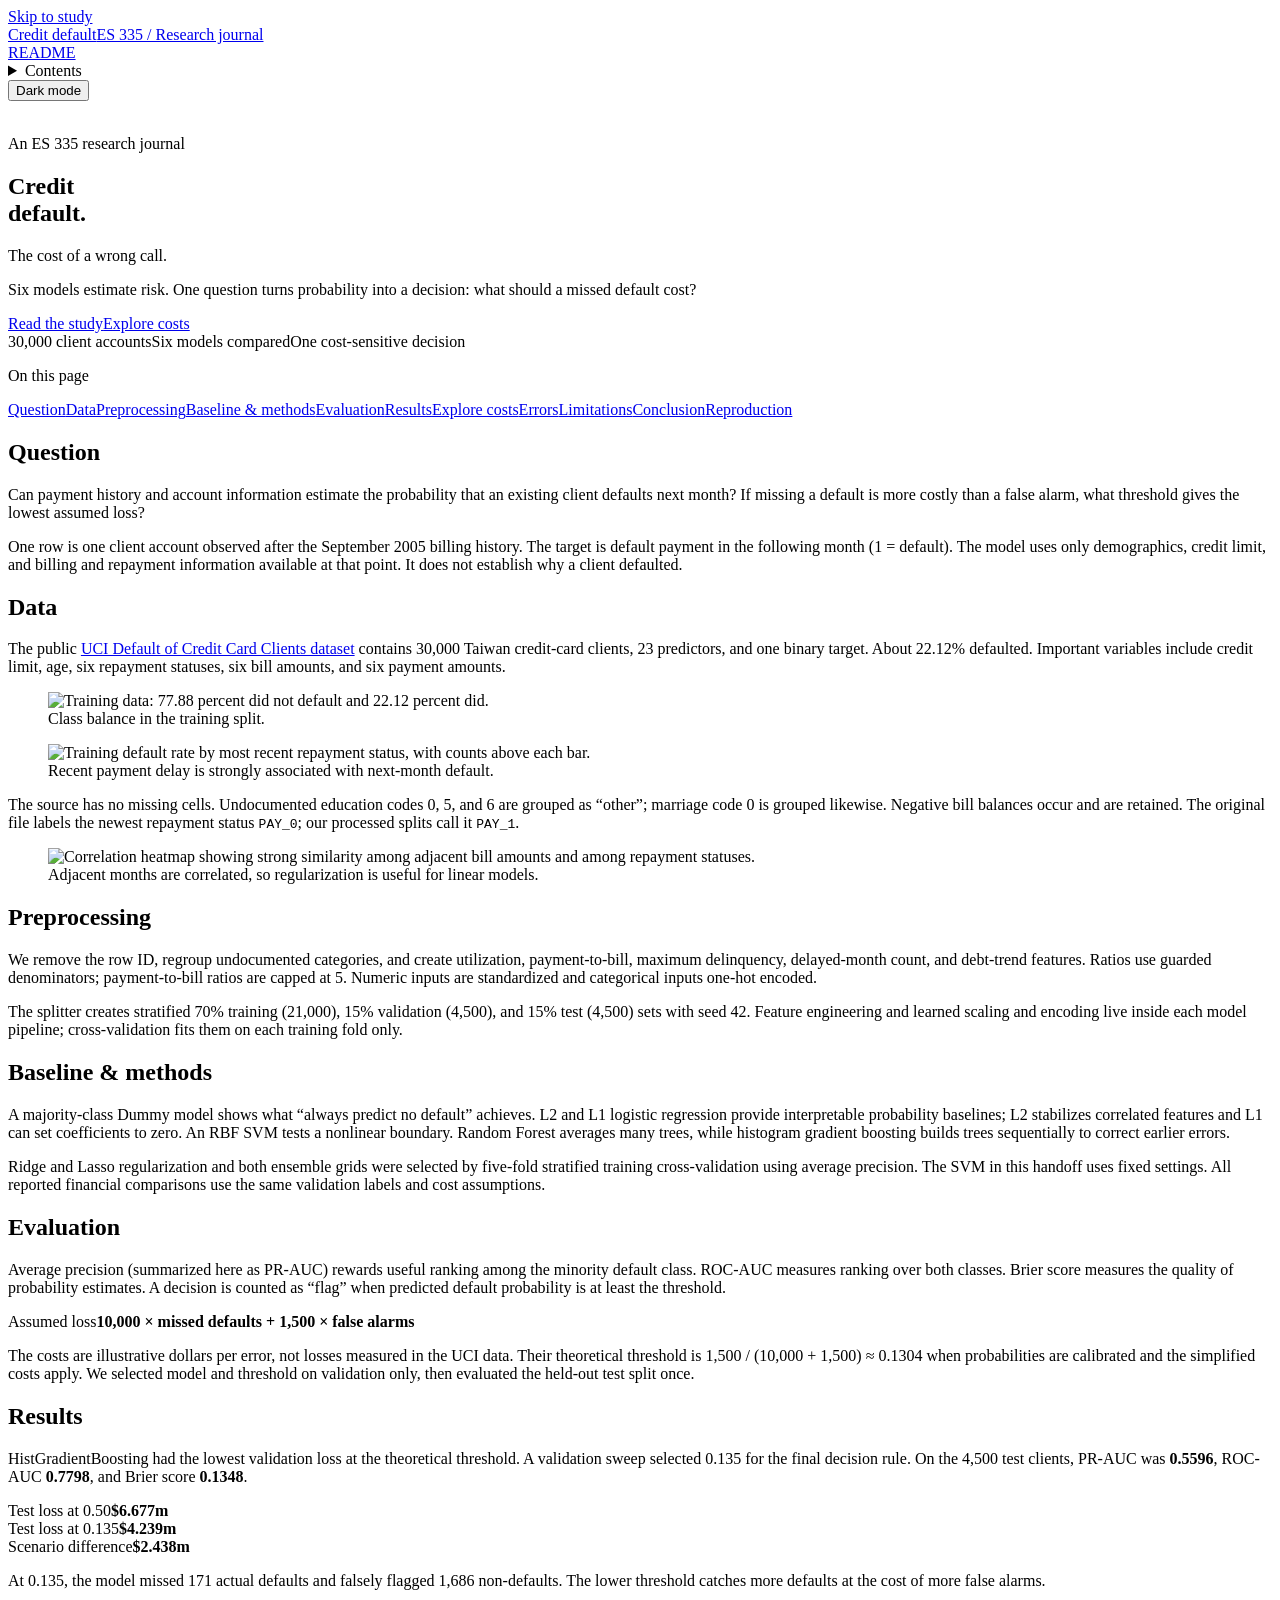
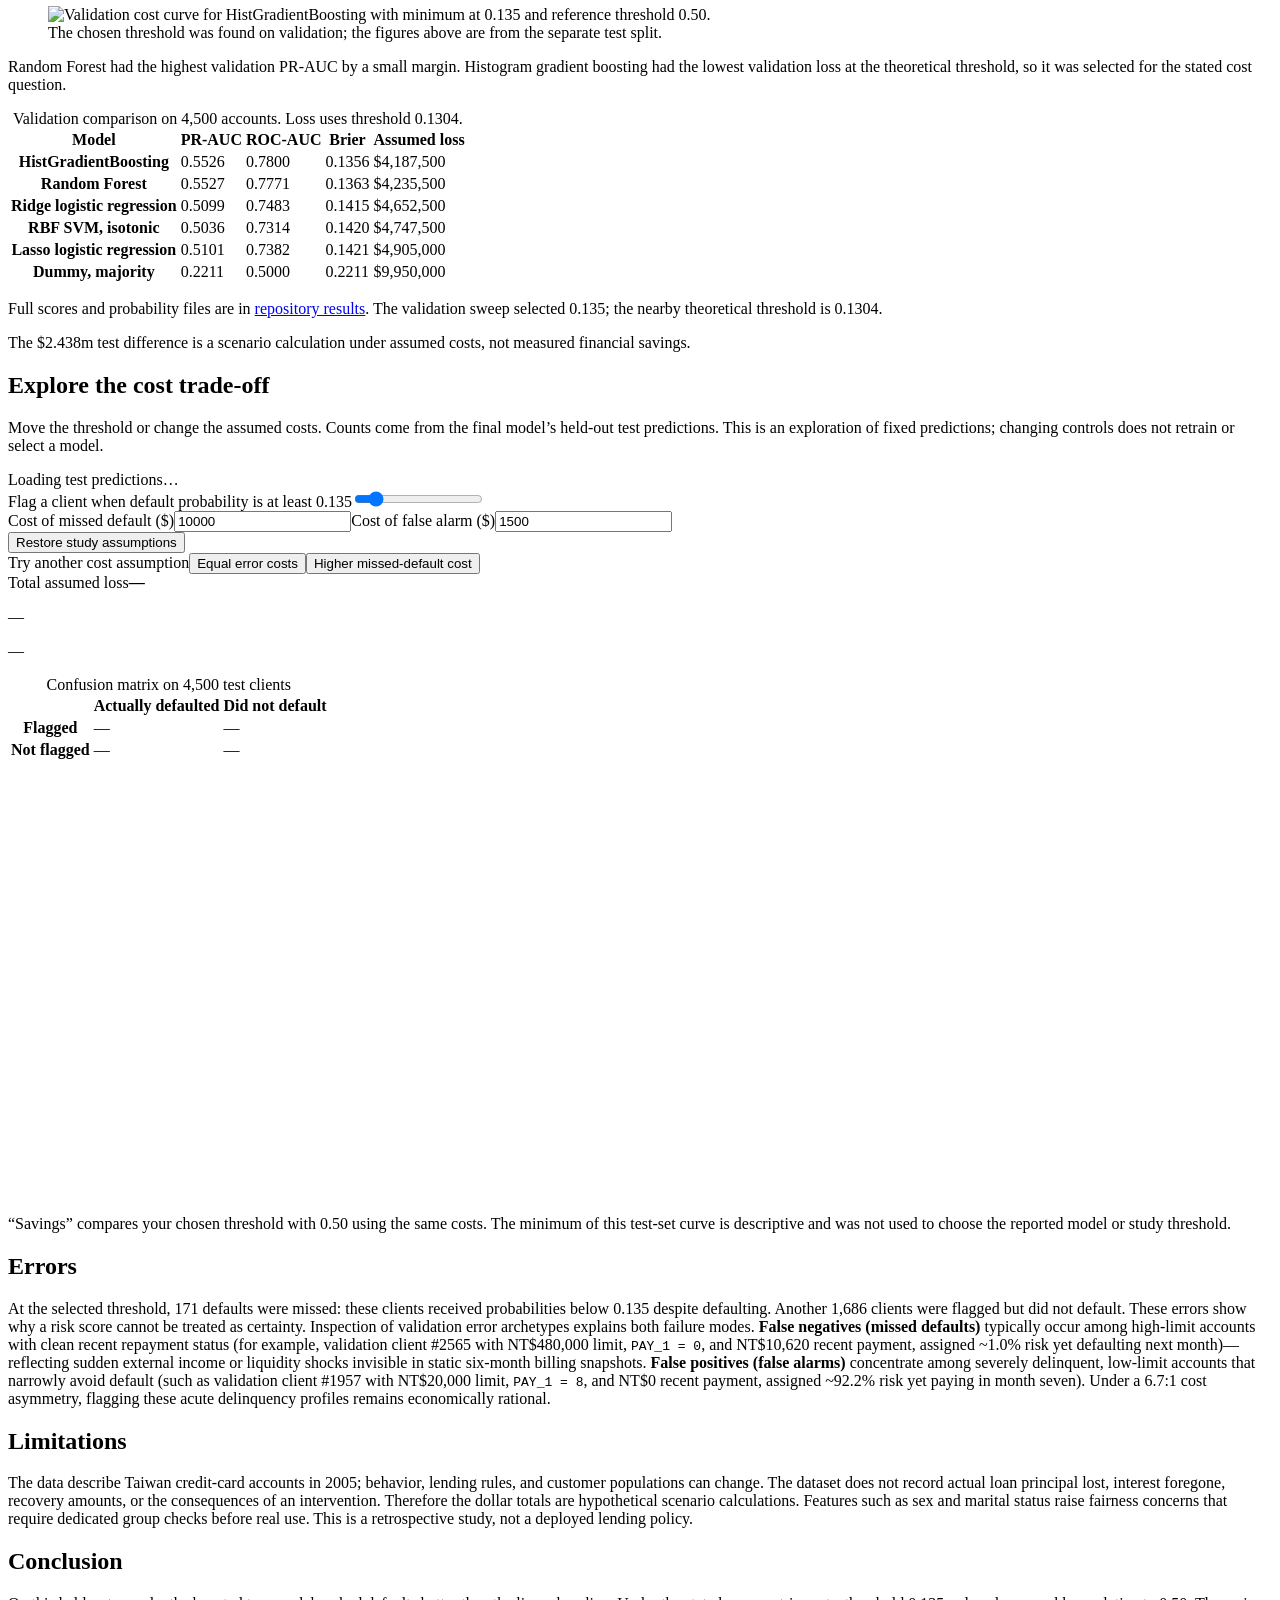
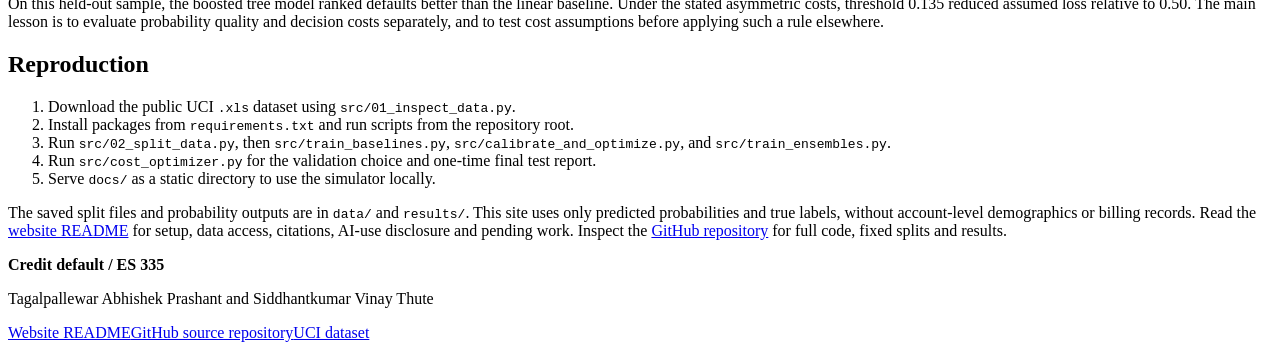
==== commit 4f14a3cb: "Revert "Clarify study methods and results" This reverts commit 9eb192d724b51a40bfebeba6e147d6a2db084" ====
--- a/docs/index.html
+++ b/docs/index.html
@@ -19,11 +19,11 @@
       <div class="hero-bottom"><span>30,000 client accounts</span><span>Six models compared</span><span>One cost-sensitive decision</span></div>
     </section>
     <div class="page-grid"><aside class="contents"><p>On this page</p><a href="#question">Question</a><a href="#data">Data</a><a href="#preprocessing">Preprocessing</a><a href="#methods">Baseline & methods</a><a href="#evaluation">Evaluation</a><a href="#results">Results</a><a href="#simulator">Explore costs</a><a href="#errors">Errors</a><a href="#limitations">Limitations</a><a href="#conclusion">Conclusion</a><a href="#reproduce">Reproduction</a></aside><div class="story">
-      <section id="question" class="chapter"><h2>Question</h2><p>Can payment history and account information estimate the probability that an existing client defaults next month? If missing a default is more costly than a false alarm, what threshold gives the lowest assumed loss?</p><p>The unit of prediction is an account-month snapshot for September 2005: one row per client account, with the target being default payment in the following month (1 = default). The model uses only demographics, credit limit, and billing and repayment information available at that point. It does not establish why a client defaulted.</p></section>
-      <section id="data" class="chapter"><h2>Data</h2><p>The public <a href="https://archive.ics.uci.edu/dataset/350/default%2Bof%2Bcredit%2Bcard%2Bclients">UCI Default of Credit Card Clients dataset</a> contains 30,000 Taiwan credit-card clients, 23 predictors, and one binary target. About 22.12% defaulted. Important variables include credit limit, age, six repayment statuses, six bill amounts, and six payment amounts.</p><div class="figure-row"><figure><img src="assets/class_imbalance.png" alt="Training data: 77.88 percent did not default and 22.12 percent did." loading="lazy"><figcaption>Class balance in the training split.</figcaption></figure><figure><img src="assets/default_by_repayment_status.png" alt="Training default rate by most recent repayment status, with counts above each bar." loading="lazy"><figcaption>Recent payment delay is strongly associated with next-month default.</figcaption></figure></div><p>The source has no missing cells. Undocumented education codes 0, 5, and 6 are grouped as “other”; marriage code 0 is grouped likewise. A negative bill amount can indicate a credit balance, such as an overpayment or adjustment, but the dataset does not identify its cause. We retain these values instead of treating them as missing. The original file labels the newest repayment status <code>PAY_0</code>; our processed splits call it <code>PAY_1</code>.</p><figure class="wide-figure"><img src="assets/feature_correlation.png" alt="Correlation heatmap showing strong similarity among adjacent bill amounts and among repayment statuses." loading="lazy"><figcaption>Adjacent months are correlated, so regularization is useful for linear models.</figcaption></figure></section>
-      <section id="preprocessing" class="chapter"><h2>Preprocessing</h2><p>We remove the row ID, regroup undocumented categories, and create utilization, payment-to-bill, maximum delinquency, delayed-month count, and debt-trend features. Utilization divides bill amounts by the credit limit so balances can be compared across accounts with different limits. Payment-to-bill compares payments with the preceding positive bill, distinguishing the same payment amount against different debts. Ratios use guarded denominators; payment-to-bill ratios are capped at 5. Numeric inputs are standardized and categorical inputs one-hot encoded.</p><p>The splitter creates stratified 70% training (21,000), 15% validation (4,500), and 15% test (4,500) sets with seed 42. Feature engineering and learned scaling and encoding live inside each model pipeline; cross-validation fits them on each training fold only.</p></section>
-      <section id="methods" class="chapter"><h2>Baseline & methods</h2><p>A majority-class Dummy model shows what “always predict no default” achieves. L2 and L1 logistic regression provide interpretable probability baselines; L2 stabilizes correlated features and L1 can set coefficients to zero. An RBF SVM tests a nonlinear boundary. Random Forest averages many trees, while histogram gradient boosting builds trees sequentially to correct earlier errors.</p><p>Ridge and Lasso regularization and both ensemble grids were selected by five-fold stratified training cross-validation using average precision. The SVM used fixed settings. All reported financial comparisons use the same validation labels and cost assumptions.</p></section>
-      <section id="evaluation" class="chapter"><h2>Evaluation</h2><p>Because about 78% of accounts did not default, a model that always predicts no default would appear accurate while missing every default. Average precision (summarized here as PR-AUC) rewards useful ranking among the minority default class. ROC-AUC measures ranking over both classes. Brier score measures the quality of probability estimates. A decision is counted as “flag” when predicted default probability is at least the threshold.</p><div class="formula"><span>Assumed loss</span><strong>10,000 × missed defaults + 1,500 × false alarms</strong></div><p>The costs are illustrative dollars per error, not losses measured in the UCI data. Their theoretical threshold is 1,500 / (10,000 + 1,500) ≈ 0.1304 when probabilities are calibrated and the simplified costs apply. We selected model and threshold on validation only, then evaluated the held-out test split once.</p></section>
+      <section id="question" class="chapter"><h2>Question</h2><p>Can payment history and account information estimate the probability that an existing client defaults next month? If missing a default is more costly than a false alarm, what threshold gives the lowest assumed loss?</p><p>One row is one client account observed after the September 2005 billing history. The target is default payment in the following month (1 = default). The model uses only demographics, credit limit, and billing and repayment information available at that point. It does not establish why a client defaulted.</p></section>
+      <section id="data" class="chapter"><h2>Data</h2><p>The public <a href="https://archive.ics.uci.edu/dataset/350/default%2Bof%2Bcredit%2Bcard%2Bclients">UCI Default of Credit Card Clients dataset</a> contains 30,000 Taiwan credit-card clients, 23 predictors, and one binary target. About 22.12% defaulted. Important variables include credit limit, age, six repayment statuses, six bill amounts, and six payment amounts.</p><div class="figure-row"><figure><img src="assets/class_imbalance.png" alt="Training data: 77.88 percent did not default and 22.12 percent did." loading="lazy"><figcaption>Class balance in the training split.</figcaption></figure><figure><img src="assets/default_by_repayment_status.png" alt="Training default rate by most recent repayment status, with counts above each bar." loading="lazy"><figcaption>Recent payment delay is strongly associated with next-month default.</figcaption></figure></div><p>The source has no missing cells. Undocumented education codes 0, 5, and 6 are grouped as “other”; marriage code 0 is grouped likewise. Negative bill balances occur and are retained. The original file labels the newest repayment status <code>PAY_0</code>; our processed splits call it <code>PAY_1</code>.</p><figure class="wide-figure"><img src="assets/feature_correlation.png" alt="Correlation heatmap showing strong similarity among adjacent bill amounts and among repayment statuses." loading="lazy"><figcaption>Adjacent months are correlated, so regularization is useful for linear models.</figcaption></figure></section>
+      <section id="preprocessing" class="chapter"><h2>Preprocessing</h2><p>We remove the row ID, regroup undocumented categories, and create utilization, payment-to-bill, maximum delinquency, delayed-month count, and debt-trend features. Ratios use guarded denominators; payment-to-bill ratios are capped at 5. Numeric inputs are standardized and categorical inputs one-hot encoded.</p><p>The splitter creates stratified 70% training (21,000), 15% validation (4,500), and 15% test (4,500) sets with seed 42. Feature engineering and learned scaling and encoding live inside each model pipeline; cross-validation fits them on each training fold only.</p></section>
+      <section id="methods" class="chapter"><h2>Baseline & methods</h2><p>A majority-class Dummy model shows what “always predict no default” achieves. L2 and L1 logistic regression provide interpretable probability baselines; L2 stabilizes correlated features and L1 can set coefficients to zero. An RBF SVM tests a nonlinear boundary. Random Forest averages many trees, while histogram gradient boosting builds trees sequentially to correct earlier errors.</p><p>Ridge and Lasso regularization and both ensemble grids were selected by five-fold stratified training cross-validation using average precision. The SVM in this handoff uses fixed settings. All reported financial comparisons use the same validation labels and cost assumptions.</p></section>
+      <section id="evaluation" class="chapter"><h2>Evaluation</h2><p>Average precision (summarized here as PR-AUC) rewards useful ranking among the minority default class. ROC-AUC measures ranking over both classes. Brier score measures the quality of probability estimates. A decision is counted as “flag” when predicted default probability is at least the threshold.</p><div class="formula"><span>Assumed loss</span><strong>10,000 × missed defaults + 1,500 × false alarms</strong></div><p>The costs are illustrative dollars per error, not losses measured in the UCI data. Their theoretical threshold is 1,500 / (10,000 + 1,500) ≈ 0.1304 when probabilities are calibrated and the simplified costs apply. We selected model and threshold on validation only, then evaluated the held-out test split once.</p></section>
       <section id="results" class="chapter"><h2>Results</h2><p>HistGradientBoosting had the lowest validation loss at the theoretical threshold. A validation sweep selected 0.135 for the final decision rule. On the 4,500 test clients, PR-AUC was <strong>0.5596</strong>, ROC-AUC <strong>0.7798</strong>, and Brier score <strong>0.1348</strong>.</p><div class="result-band"><div><span>Test loss at 0.50</span><strong>$6.677m</strong></div><div><span>Test loss at 0.135</span><strong>$4.239m</strong></div><div><span>Scenario difference</span><strong>$2.438m</strong></div></div><p>At 0.135, the model missed 171 actual defaults and falsely flagged 1,686 non-defaults. The lower threshold catches more defaults at the cost of more false alarms.</p><figure class="wide-figure"><img src="assets/final_cost_curve.png" alt="Validation cost curve for HistGradientBoosting with minimum at 0.135 and reference threshold 0.50." loading="lazy"><figcaption>The chosen threshold was found on validation; the figures above are from the separate test split.</figcaption></figure><p>Random Forest had the highest validation PR-AUC by a small margin. Histogram gradient boosting had the lowest validation loss at the theoretical threshold, so it was selected for the stated cost question.</p>
 <div class="table-scroll"><table class="results-table"><caption>Validation comparison on 4,500 accounts. Loss uses threshold 0.1304.</caption><thead><tr><th scope="col">Model</th><th scope="col">PR-AUC</th><th scope="col">ROC-AUC</th><th scope="col">Brier</th><th scope="col">Assumed loss</th></tr></thead><tbody>
 <tr class="winner"><th scope="row">HistGradientBoosting</th><td>0.5526</td><td>0.7800</td><td>0.1356</td><td>$4,187,500</td></tr>
@@ -36,10 +36,10 @@
 <p>Full scores and probability files are in <a href="https://github.com/TagalpallewarAbhishek/credit-default-prediction/tree/main/results">repository results</a>. The validation sweep selected 0.135; the nearby theoretical threshold is 0.1304.</p>
 <p>The $2.438m test difference is a scenario calculation under assumed costs, not measured financial savings.</p></section>
       <section id="simulator" class="chapter simulator"><h2>Explore the cost trade-off</h2><p>Move the threshold or change the assumed costs. Counts come from the final model’s held-out test predictions. This is an exploration of fixed predictions; changing controls does not retrain or select a model.</p><div id="sim-status" role="status">Loading test predictions…</div><div class="controls"><label for="threshold">Flag a client when default probability is at least <output id="threshold-value">0.135</output></label><input id="threshold" type="range" min="0.01" max="0.99" step="0.001" value="0.135"><div class="cost-controls"><label>Cost of missed default ($)<input id="fn-cost" type="number" min="0" step="100" value="10000"></label><label>Cost of false alarm ($)<input id="fp-cost" type="number" min="0" step="100" value="1500"></label></div><button id="reset" type="button">Restore study assumptions</button></div><div class="presets" role="group" aria-label="Example cost scenarios"><span>Try another cost assumption</span><button type="button" data-fn-cost="1500" data-fp-cost="1500">Equal error costs</button><button type="button" data-fn-cost="20000" data-fp-cost="1500">Higher missed-default cost</button></div><div class="sim-results"><div class="sim-total"><span>Total assumed loss</span><strong id="total-loss">—</strong><p id="savings">—</p><p id="rates">—</p></div><div class="matrix-wrap"><table class="matrix"><caption>Confusion matrix on 4,500 test clients</caption><thead><tr><th></th><th>Actually defaulted</th><th>Did not default</th></tr></thead><tbody><tr><th>Flagged</th><td id="tp">—</td><td id="fp">—</td></tr><tr><th>Not flagged</th><td id="fn">—</td><td id="tn">—</td></tr></tbody></table></div></div><div class="chart-wrap"><svg id="cost-chart" viewBox="0 0 700 240" role="img" aria-label="Assumed loss across thresholds for the selected costs"></svg></div><p class="small-note">“Savings” compares your chosen threshold with 0.50 using the same costs. The minimum of this test-set curve is descriptive and was not used to choose the reported model or study threshold.</p></section>
-      <section id="errors" class="chapter"><h2>Errors</h2><p>On the held-out test split, the final HistGradientBoosting model at 0.135 missed 171 defaults and falsely flagged 1,686 non-defaults. These are different costs: a missed default costs $10,000 in our scenario, while a false alarm costs $1,500.</p><p>Two cases from the separate validation split show how the same model can err. Validation row 2565 had a NT$480,000 limit and no positive delay code in its latest repayment status (<code>PAY_1 = 0</code>). The model assigned 3.8% default risk, below the threshold, but the account defaulted. Validation row 2374 had a NT$50,000 limit and <code>PAY_1 = 0</code>. Its estimated risk was 20.2%, so it was flagged, but it did not default. The lower threshold can flag accounts without a recorded positive delay; neither case reveals why the outcome occurred, and neither example alone establishes a typical profile.</p></section>
+      <section id="errors" class="chapter"><h2>Errors</h2><p>At the selected threshold, 171 defaults were missed: these clients received probabilities below 0.135 despite defaulting. Another 1,686 clients were flagged but did not default. These errors show why a risk score cannot be treated as certainty. Inspection of validation error archetypes explains both failure modes. <strong>False negatives (missed defaults)</strong> typically occur among high-limit accounts with clean recent repayment status (for example, validation client #2565 with NT$480,000 limit, <code>PAY_1 = 0</code>, and NT$10,620 recent payment, assigned ~1.0% risk yet defaulting next month)—reflecting sudden external income or liquidity shocks invisible in static six-month billing snapshots. <strong>False positives (false alarms)</strong> concentrate among severely delinquent, low-limit accounts that narrowly avoid default (such as validation client #1957 with NT$20,000 limit, <code>PAY_1 = 8</code>, and NT$0 recent payment, assigned ~92.2% risk yet paying in month seven). Under a 6.7:1 cost asymmetry, flagging these acute delinquency profiles remains economically rational.</p></section>
       <section id="limitations" class="chapter"><h2>Limitations</h2><p>The data describe Taiwan credit-card accounts in 2005; behavior, lending rules, and customer populations can change. The dataset does not record actual loan principal lost, interest foregone, recovery amounts, or the consequences of an intervention. Therefore the dollar totals are hypothetical scenario calculations. Features such as sex and marital status raise fairness concerns that require dedicated group checks before real use. This is a retrospective study, not a deployed lending policy.</p></section>
       <section id="conclusion" class="chapter"><h2>Conclusion</h2><p>On this held-out sample, the boosted tree model ranked defaults better than the linear baseline. Under the stated asymmetric costs, threshold 0.135 reduced assumed loss relative to 0.50. The main lesson is to evaluate probability quality and decision costs separately, and to test cost assumptions before applying such a rule elsewhere.</p></section>
-      <section id="reproduce" class="chapter"><h2>Reproduction</h2><ol><li>Download the public UCI <code>.xls</code> dataset using <code>src/01_inspect_data.py</code>.</li><li>Install packages from <code>requirements.txt</code> and run scripts from the repository root.</li><li>Run <code>src/02_split_data.py</code>, then <code>src/train_baselines.py</code>, <code>src/calibrate_and_optimize.py</code>, and <code>src/train_ensembles.py</code>.</li><li>Run <code>src/cost_optimizer.py</code> for the validation choice and one-time final test report.</li><li>Serve <code>docs/</code> as a static directory to use the simulator locally.</li></ol><p>The saved split files and probability outputs are in <code>data/</code> and <code>results/</code>. The simulator JSON contains only predicted probabilities and true labels; the error examples above use limited attributes from the public validation split. Read the <a href="readme.html">website README</a> for setup, data access, citations, and AI-use disclosure. Inspect the <a href="https://github.com/TagalpallewarAbhishek/credit-default-prediction">GitHub repository</a> for full code, fixed splits and results.</p></section>
+      <section id="reproduce" class="chapter"><h2>Reproduction</h2><ol><li>Download the public UCI <code>.xls</code> dataset using <code>src/01_inspect_data.py</code>.</li><li>Install packages from <code>requirements.txt</code> and run scripts from the repository root.</li><li>Run <code>src/02_split_data.py</code>, then <code>src/train_baselines.py</code>, <code>src/calibrate_and_optimize.py</code>, and <code>src/train_ensembles.py</code>.</li><li>Run <code>src/cost_optimizer.py</code> for the validation choice and one-time final test report.</li><li>Serve <code>docs/</code> as a static directory to use the simulator locally.</li></ol><p>The saved split files and probability outputs are in <code>data/</code> and <code>results/</code>. This site uses only predicted probabilities and true labels, without account-level demographics or billing records. Read the <a href="readme.html">website README</a> for setup, data access, citations, AI-use disclosure and pending work. Inspect the <a href="https://github.com/TagalpallewarAbhishek/credit-default-prediction">GitHub repository</a> for full code, fixed splits and results.</p></section>
     </div></div>
   </main><footer class="site-footer"><div><strong>Credit default / ES 335</strong><p>Tagalpallewar Abhishek Prashant and Siddhantkumar Vinay Thute</p></div><div><a href="readme.html">Website README</a><a href="https://github.com/TagalpallewarAbhishek/credit-default-prediction">GitHub source repository</a><a href="https://archive.ics.uci.edu/dataset/350/default+of+credit+card+clients">UCI dataset</a></div></footer>
 </body></html>
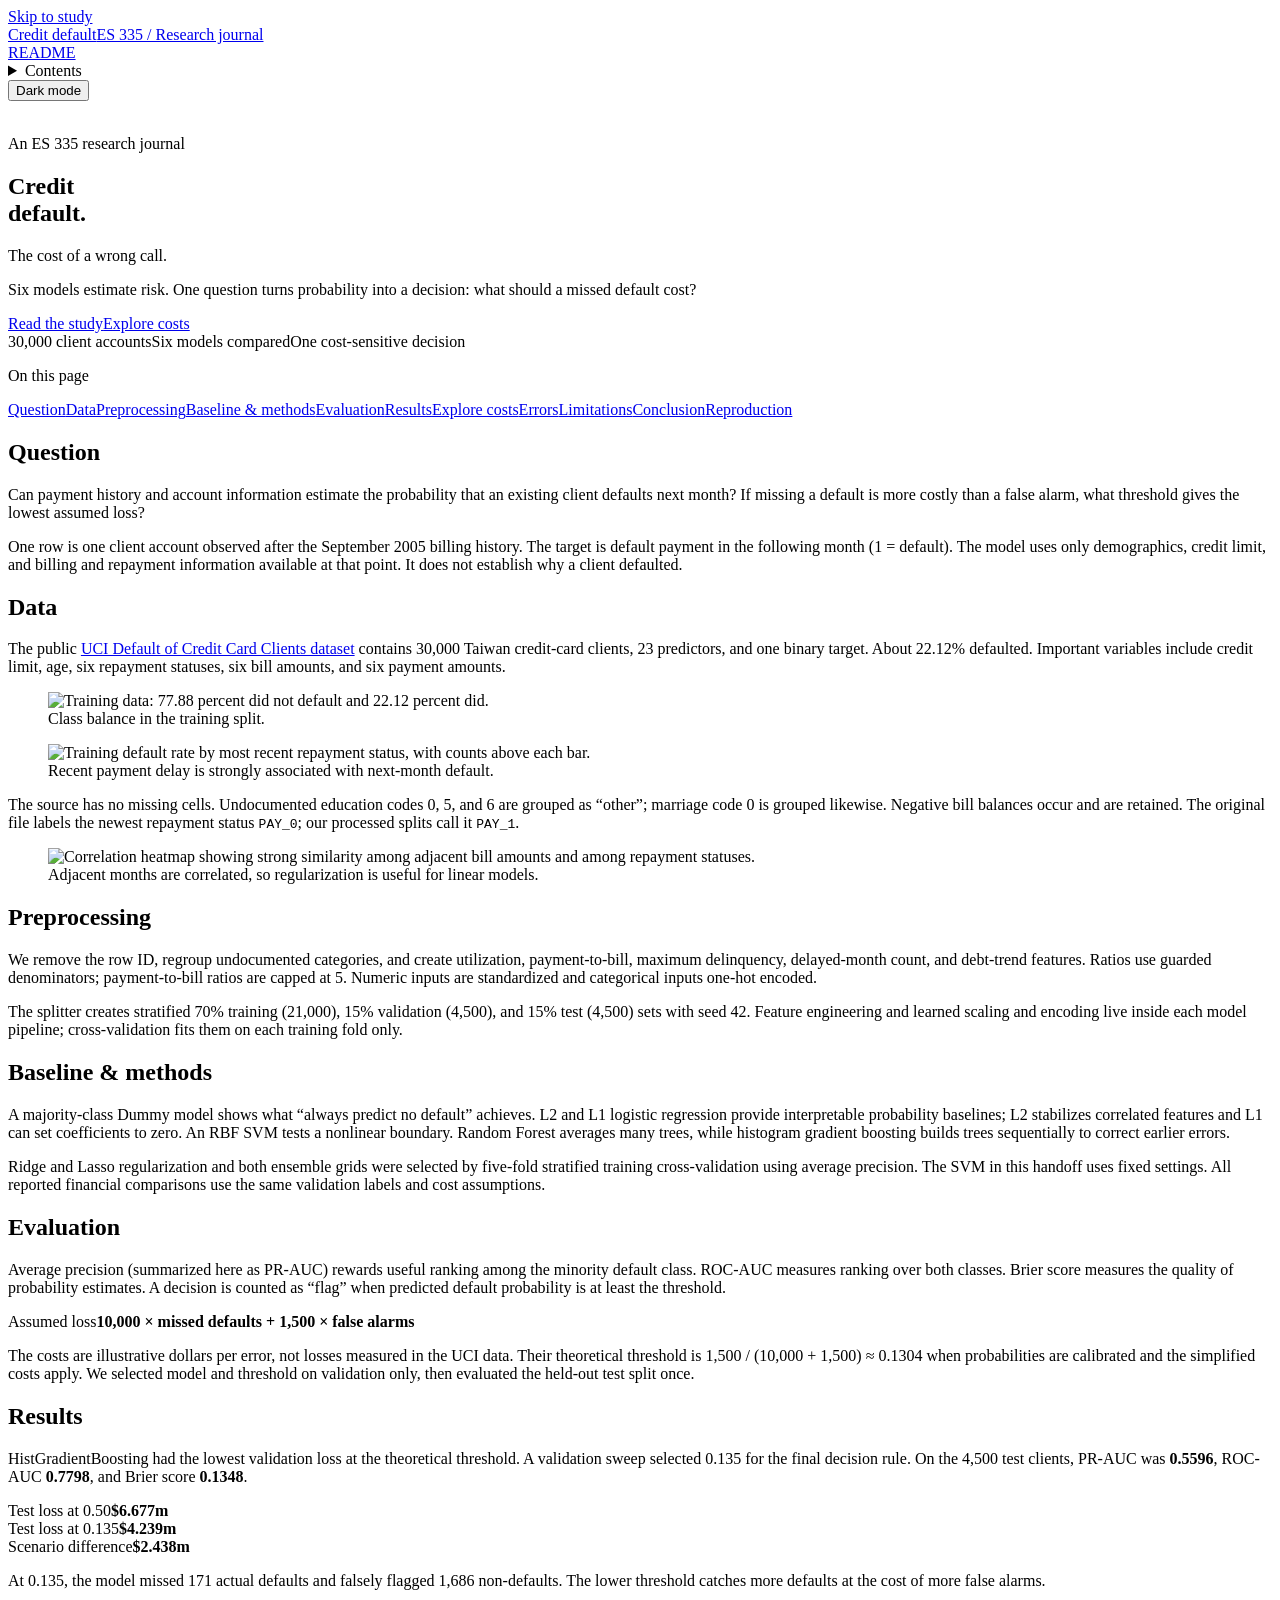
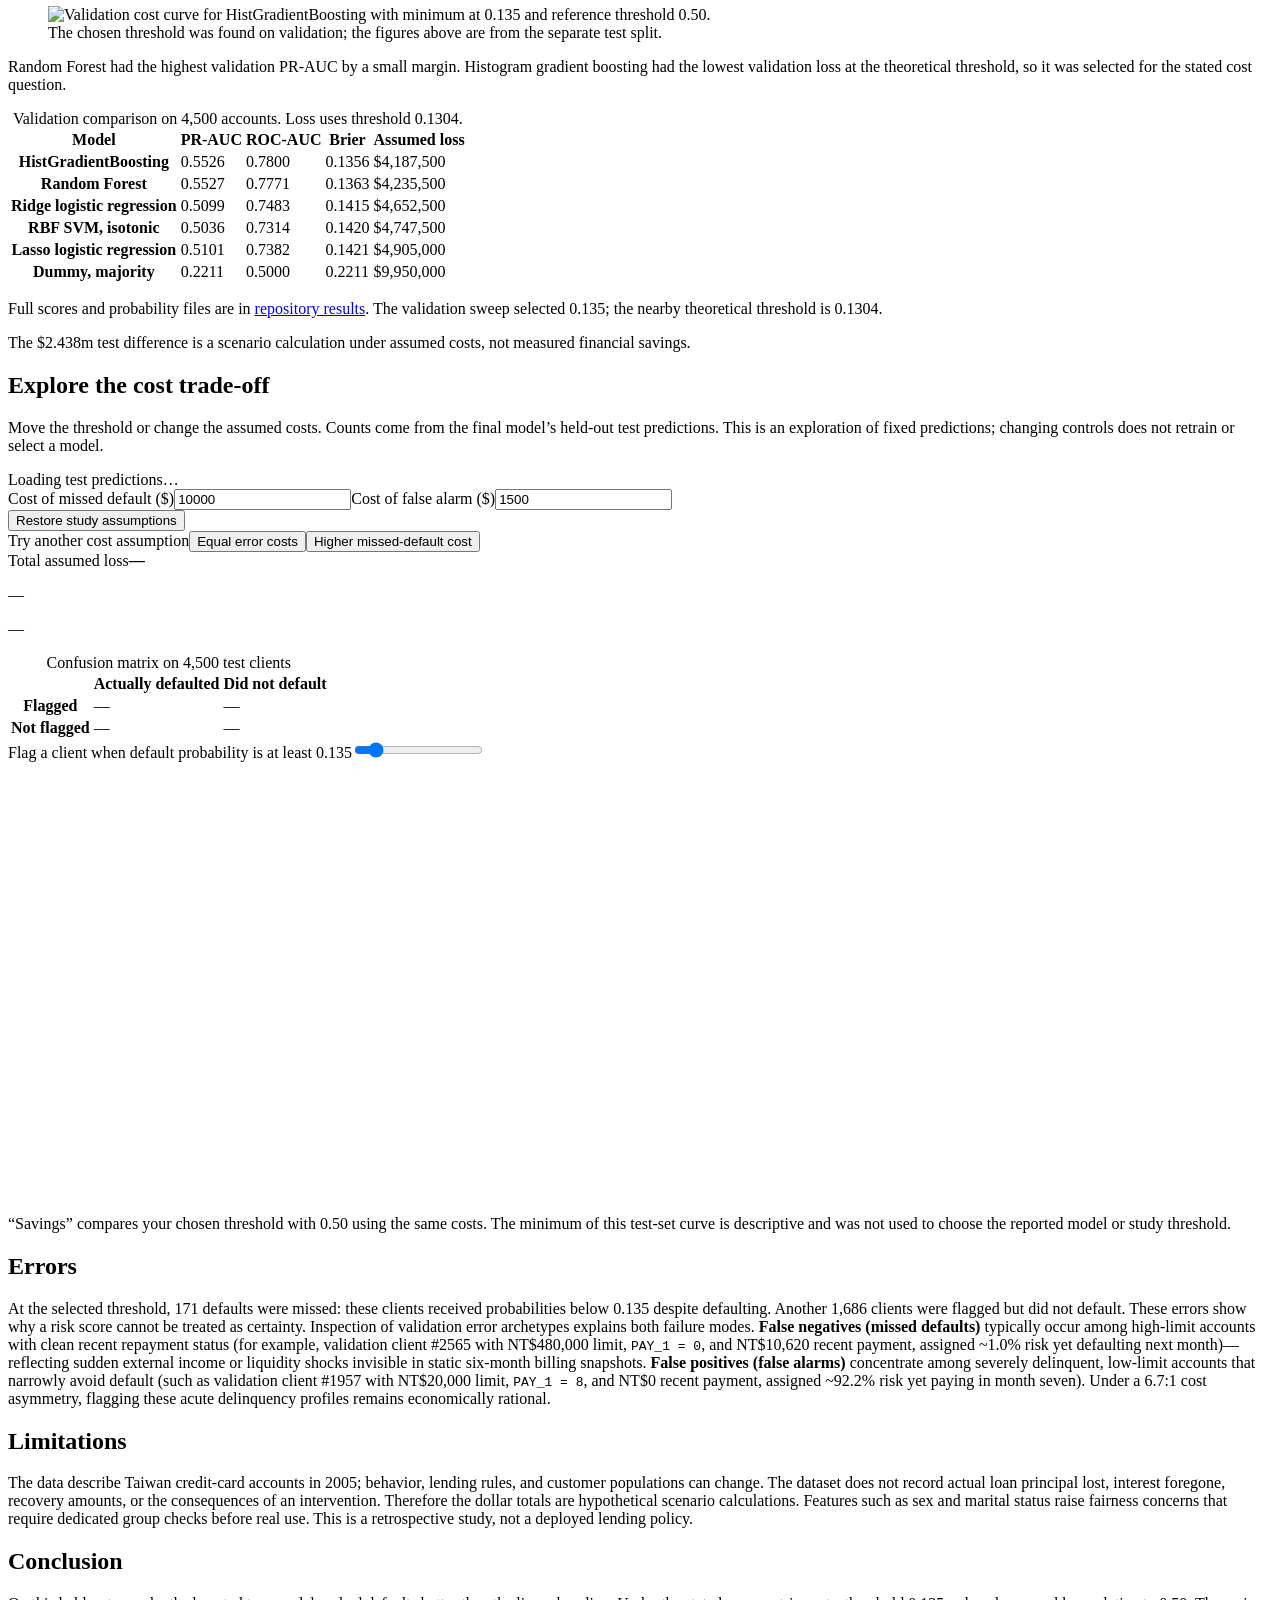
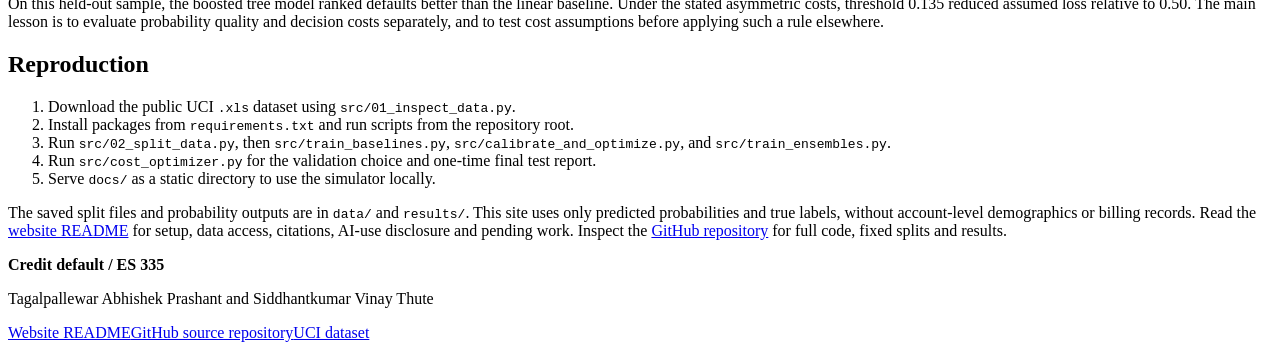
==== commit 5aa6f771: "Move threshold slider above cost graph" ====
--- a/docs/index.html
+++ b/docs/index.html
@@ -35,7 +35,7 @@
 </tbody></table></div>
 <p>Full scores and probability files are in <a href="https://github.com/TagalpallewarAbhishek/credit-default-prediction/tree/main/results">repository results</a>. The validation sweep selected 0.135; the nearby theoretical threshold is 0.1304.</p>
 <p>The $2.438m test difference is a scenario calculation under assumed costs, not measured financial savings.</p></section>
-      <section id="simulator" class="chapter simulator"><h2>Explore the cost trade-off</h2><p>Move the threshold or change the assumed costs. Counts come from the final model’s held-out test predictions. This is an exploration of fixed predictions; changing controls does not retrain or select a model.</p><div id="sim-status" role="status">Loading test predictions…</div><div class="controls"><label for="threshold">Flag a client when default probability is at least <output id="threshold-value">0.135</output></label><input id="threshold" type="range" min="0.01" max="0.99" step="0.001" value="0.135"><div class="cost-controls"><label>Cost of missed default ($)<input id="fn-cost" type="number" min="0" step="100" value="10000"></label><label>Cost of false alarm ($)<input id="fp-cost" type="number" min="0" step="100" value="1500"></label></div><button id="reset" type="button">Restore study assumptions</button></div><div class="presets" role="group" aria-label="Example cost scenarios"><span>Try another cost assumption</span><button type="button" data-fn-cost="1500" data-fp-cost="1500">Equal error costs</button><button type="button" data-fn-cost="20000" data-fp-cost="1500">Higher missed-default cost</button></div><div class="sim-results"><div class="sim-total"><span>Total assumed loss</span><strong id="total-loss">—</strong><p id="savings">—</p><p id="rates">—</p></div><div class="matrix-wrap"><table class="matrix"><caption>Confusion matrix on 4,500 test clients</caption><thead><tr><th></th><th>Actually defaulted</th><th>Did not default</th></tr></thead><tbody><tr><th>Flagged</th><td id="tp">—</td><td id="fp">—</td></tr><tr><th>Not flagged</th><td id="fn">—</td><td id="tn">—</td></tr></tbody></table></div></div><div class="chart-wrap"><svg id="cost-chart" viewBox="0 0 700 240" role="img" aria-label="Assumed loss across thresholds for the selected costs"></svg></div><p class="small-note">“Savings” compares your chosen threshold with 0.50 using the same costs. The minimum of this test-set curve is descriptive and was not used to choose the reported model or study threshold.</p></section>
+      <section id="simulator" class="chapter simulator"><h2>Explore the cost trade-off</h2><p>Move the threshold or change the assumed costs. Counts come from the final model’s held-out test predictions. This is an exploration of fixed predictions; changing controls does not retrain or select a model.</p><div id="sim-status" role="status">Loading test predictions…</div><div class="controls"><div class="cost-controls"><label>Cost of missed default ($)<input id="fn-cost" type="number" min="0" step="100" value="10000"></label><label>Cost of false alarm ($)<input id="fp-cost" type="number" min="0" step="100" value="1500"></label></div><button id="reset" type="button">Restore study assumptions</button></div><div class="presets" role="group" aria-label="Example cost scenarios"><span>Try another cost assumption</span><button type="button" data-fn-cost="1500" data-fp-cost="1500">Equal error costs</button><button type="button" data-fn-cost="20000" data-fp-cost="1500">Higher missed-default cost</button></div><div class="sim-results"><div class="sim-total"><span>Total assumed loss</span><strong id="total-loss">—</strong><p id="savings">—</p><p id="rates">—</p></div><div class="matrix-wrap"><table class="matrix"><caption>Confusion matrix on 4,500 test clients</caption><thead><tr><th></th><th>Actually defaulted</th><th>Did not default</th></tr></thead><tbody><tr><th>Flagged</th><td id="tp">—</td><td id="fp">—</td></tr><tr><th>Not flagged</th><td id="fn">—</td><td id="tn">—</td></tr></tbody></table></div></div><div class="controls threshold-control"><label for="threshold">Flag a client when default probability is at least <output id="threshold-value">0.135</output></label><input id="threshold" type="range" min="0.01" max="0.99" step="0.001" value="0.135"></div><div class="chart-wrap"><svg id="cost-chart" viewBox="0 0 700 240" role="img" aria-label="Assumed loss across thresholds for the selected costs"></svg></div><p class="small-note">“Savings” compares your chosen threshold with 0.50 using the same costs. The minimum of this test-set curve is descriptive and was not used to choose the reported model or study threshold.</p></section>
       <section id="errors" class="chapter"><h2>Errors</h2><p>At the selected threshold, 171 defaults were missed: these clients received probabilities below 0.135 despite defaulting. Another 1,686 clients were flagged but did not default. These errors show why a risk score cannot be treated as certainty. Inspection of validation error archetypes explains both failure modes. <strong>False negatives (missed defaults)</strong> typically occur among high-limit accounts with clean recent repayment status (for example, validation client #2565 with NT$480,000 limit, <code>PAY_1 = 0</code>, and NT$10,620 recent payment, assigned ~1.0% risk yet defaulting next month)—reflecting sudden external income or liquidity shocks invisible in static six-month billing snapshots. <strong>False positives (false alarms)</strong> concentrate among severely delinquent, low-limit accounts that narrowly avoid default (such as validation client #1957 with NT$20,000 limit, <code>PAY_1 = 8</code>, and NT$0 recent payment, assigned ~92.2% risk yet paying in month seven). Under a 6.7:1 cost asymmetry, flagging these acute delinquency profiles remains economically rational.</p></section>
       <section id="limitations" class="chapter"><h2>Limitations</h2><p>The data describe Taiwan credit-card accounts in 2005; behavior, lending rules, and customer populations can change. The dataset does not record actual loan principal lost, interest foregone, recovery amounts, or the consequences of an intervention. Therefore the dollar totals are hypothetical scenario calculations. Features such as sex and marital status raise fairness concerns that require dedicated group checks before real use. This is a retrospective study, not a deployed lending policy.</p></section>
       <section id="conclusion" class="chapter"><h2>Conclusion</h2><p>On this held-out sample, the boosted tree model ranked defaults better than the linear baseline. Under the stated asymmetric costs, threshold 0.135 reduced assumed loss relative to 0.50. The main lesson is to evaluate probability quality and decision costs separately, and to test cost assumptions before applying such a rule elsewhere.</p></section>
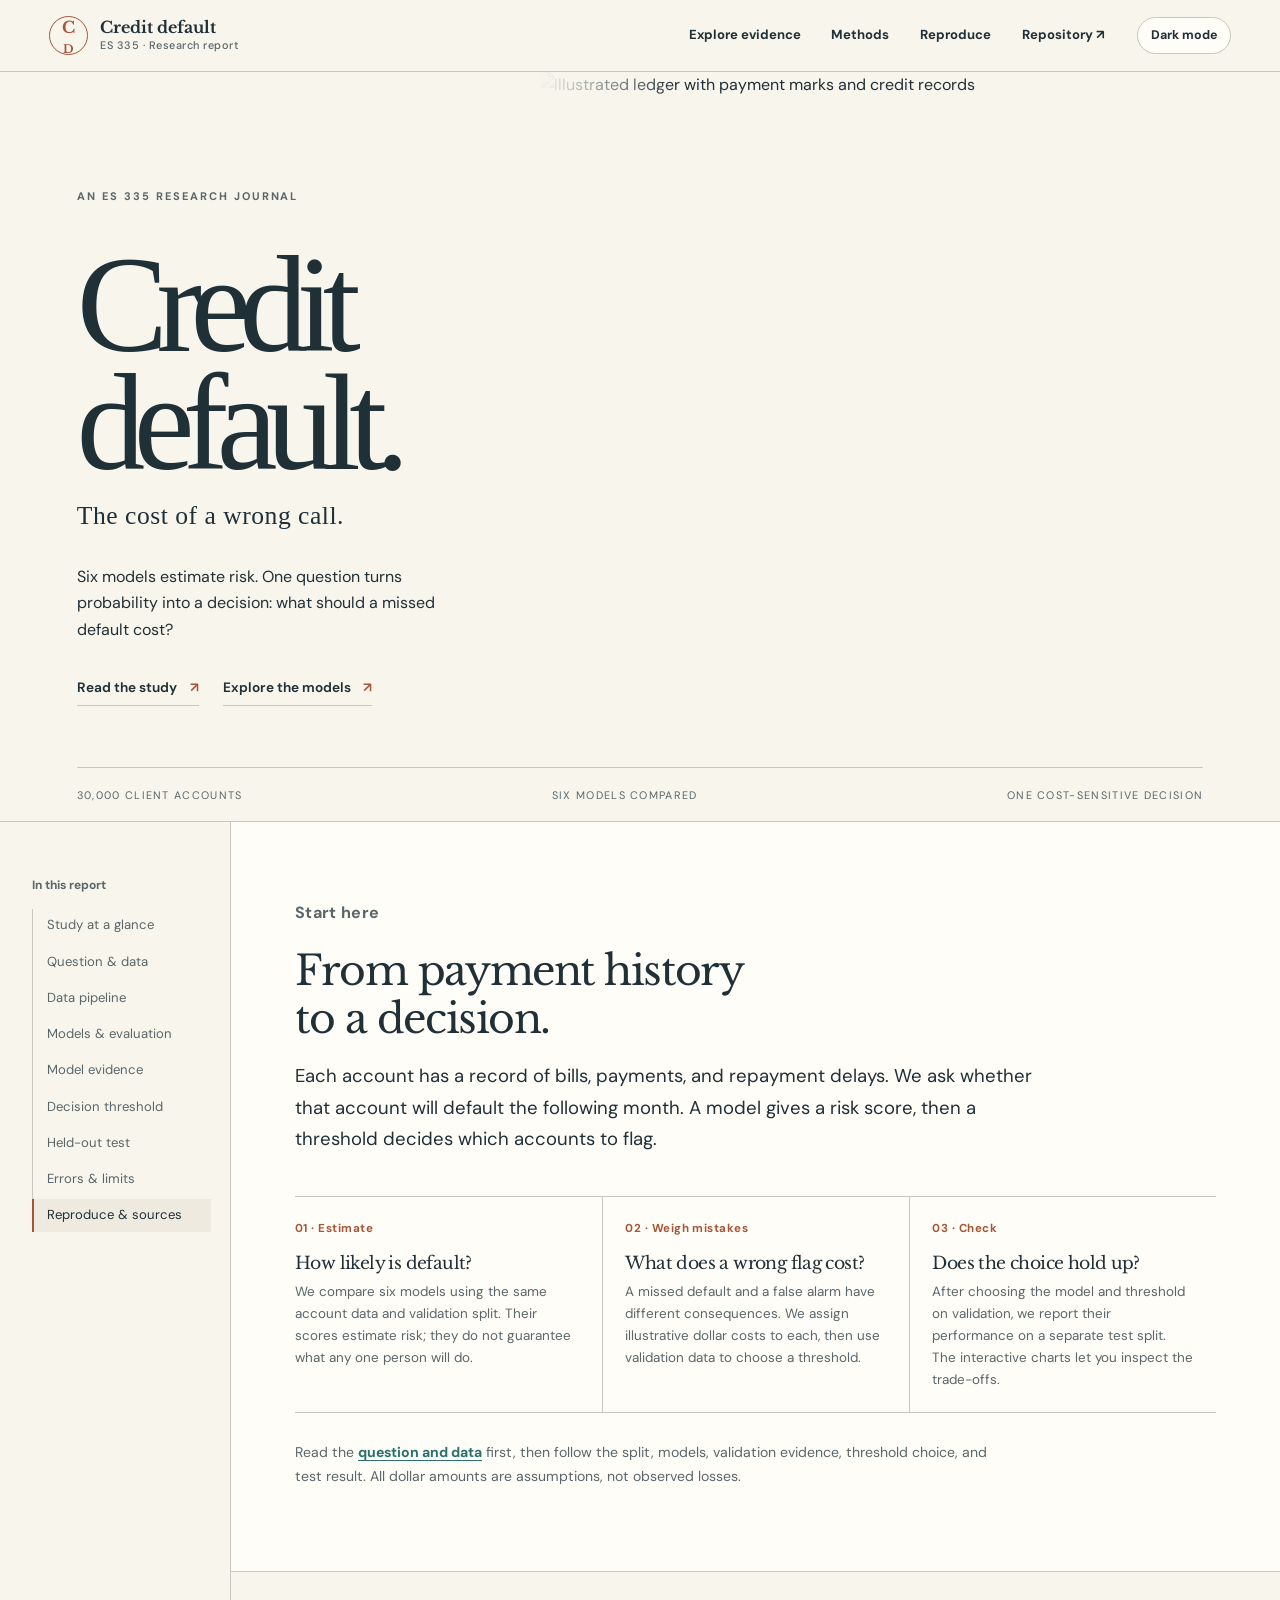
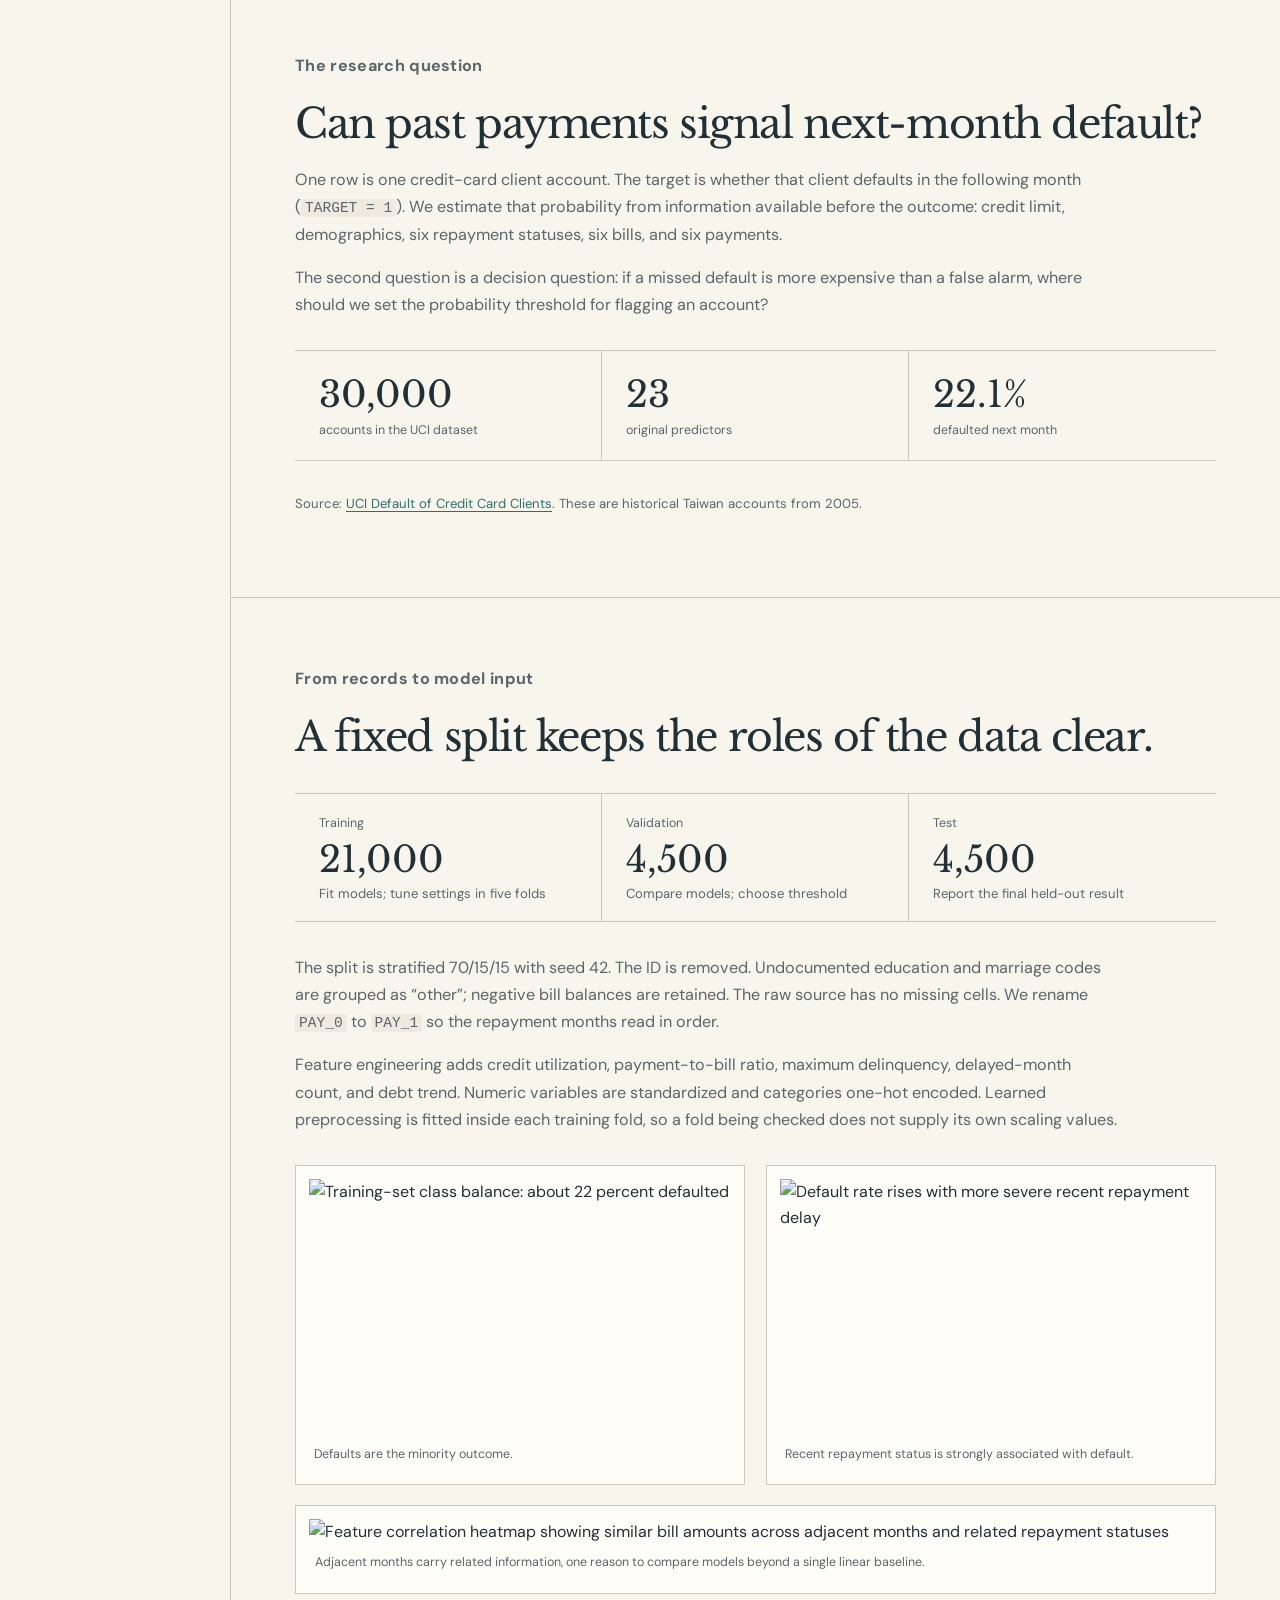
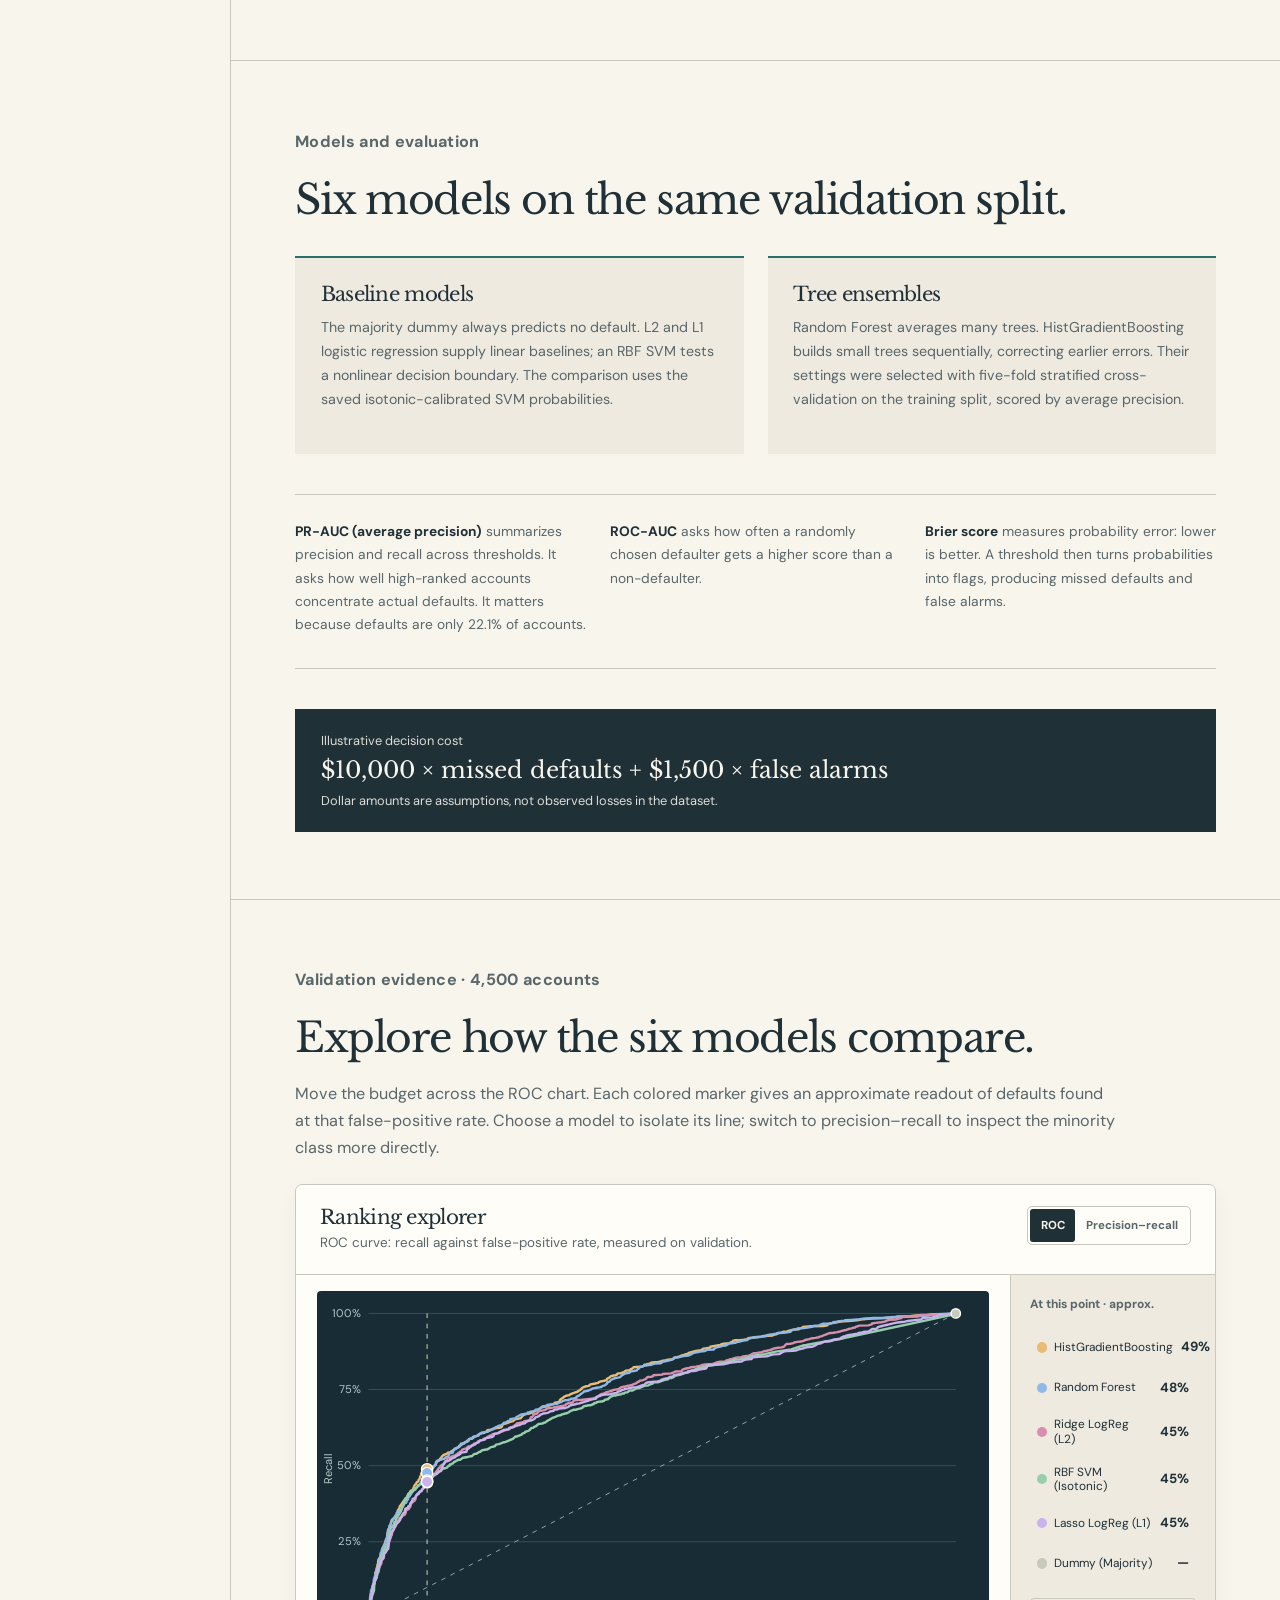
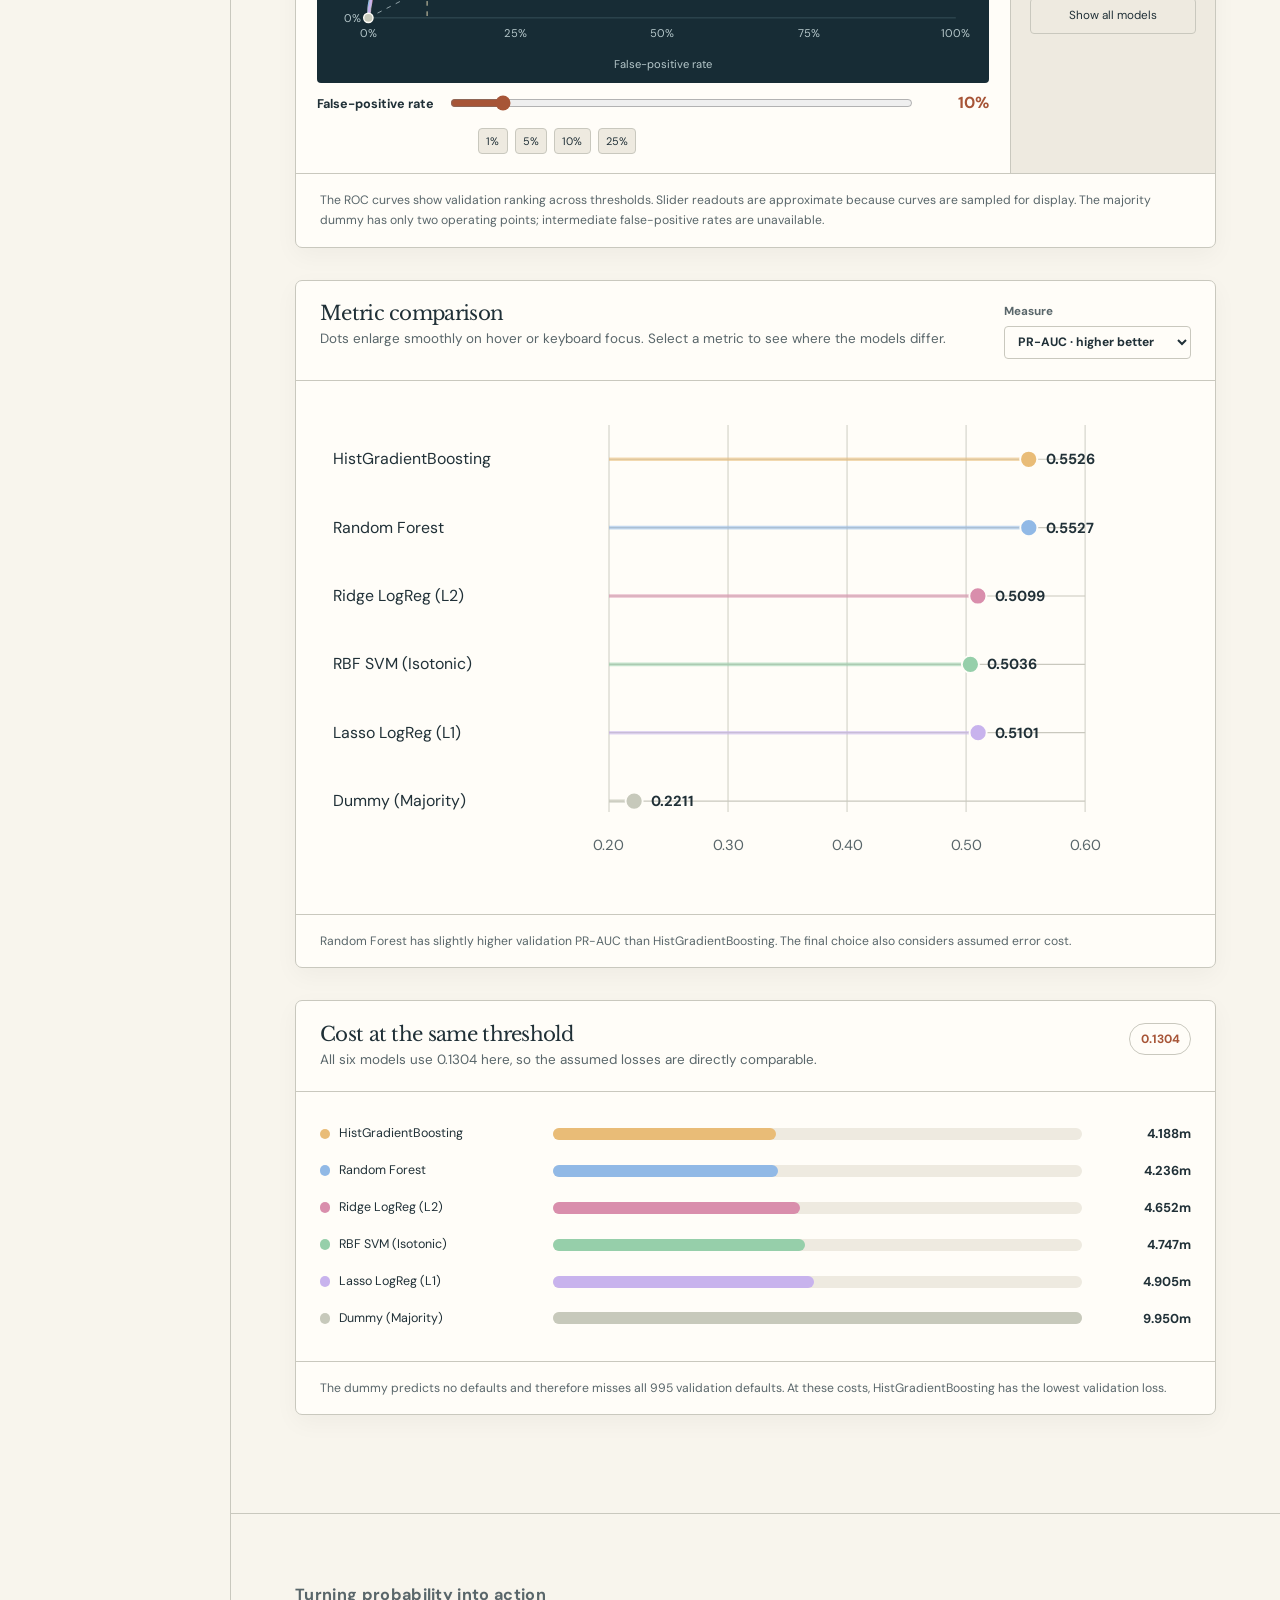
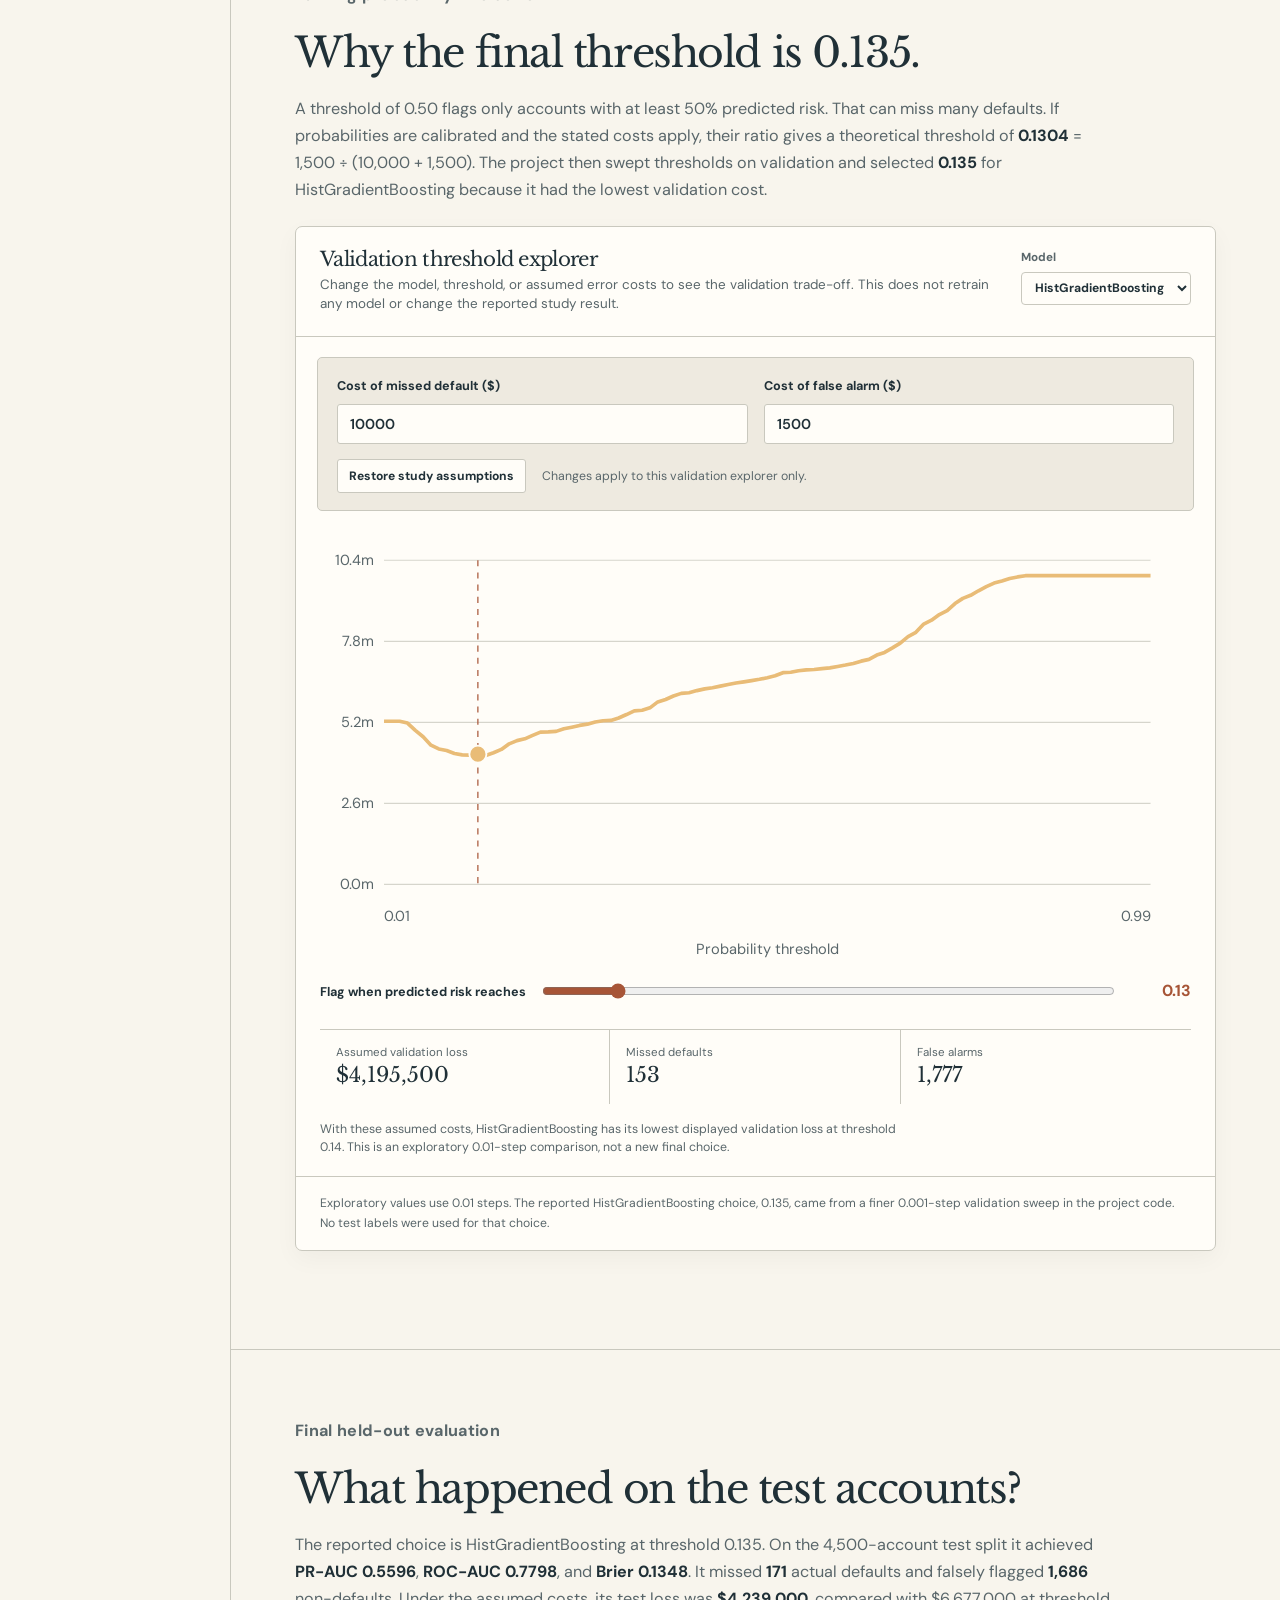
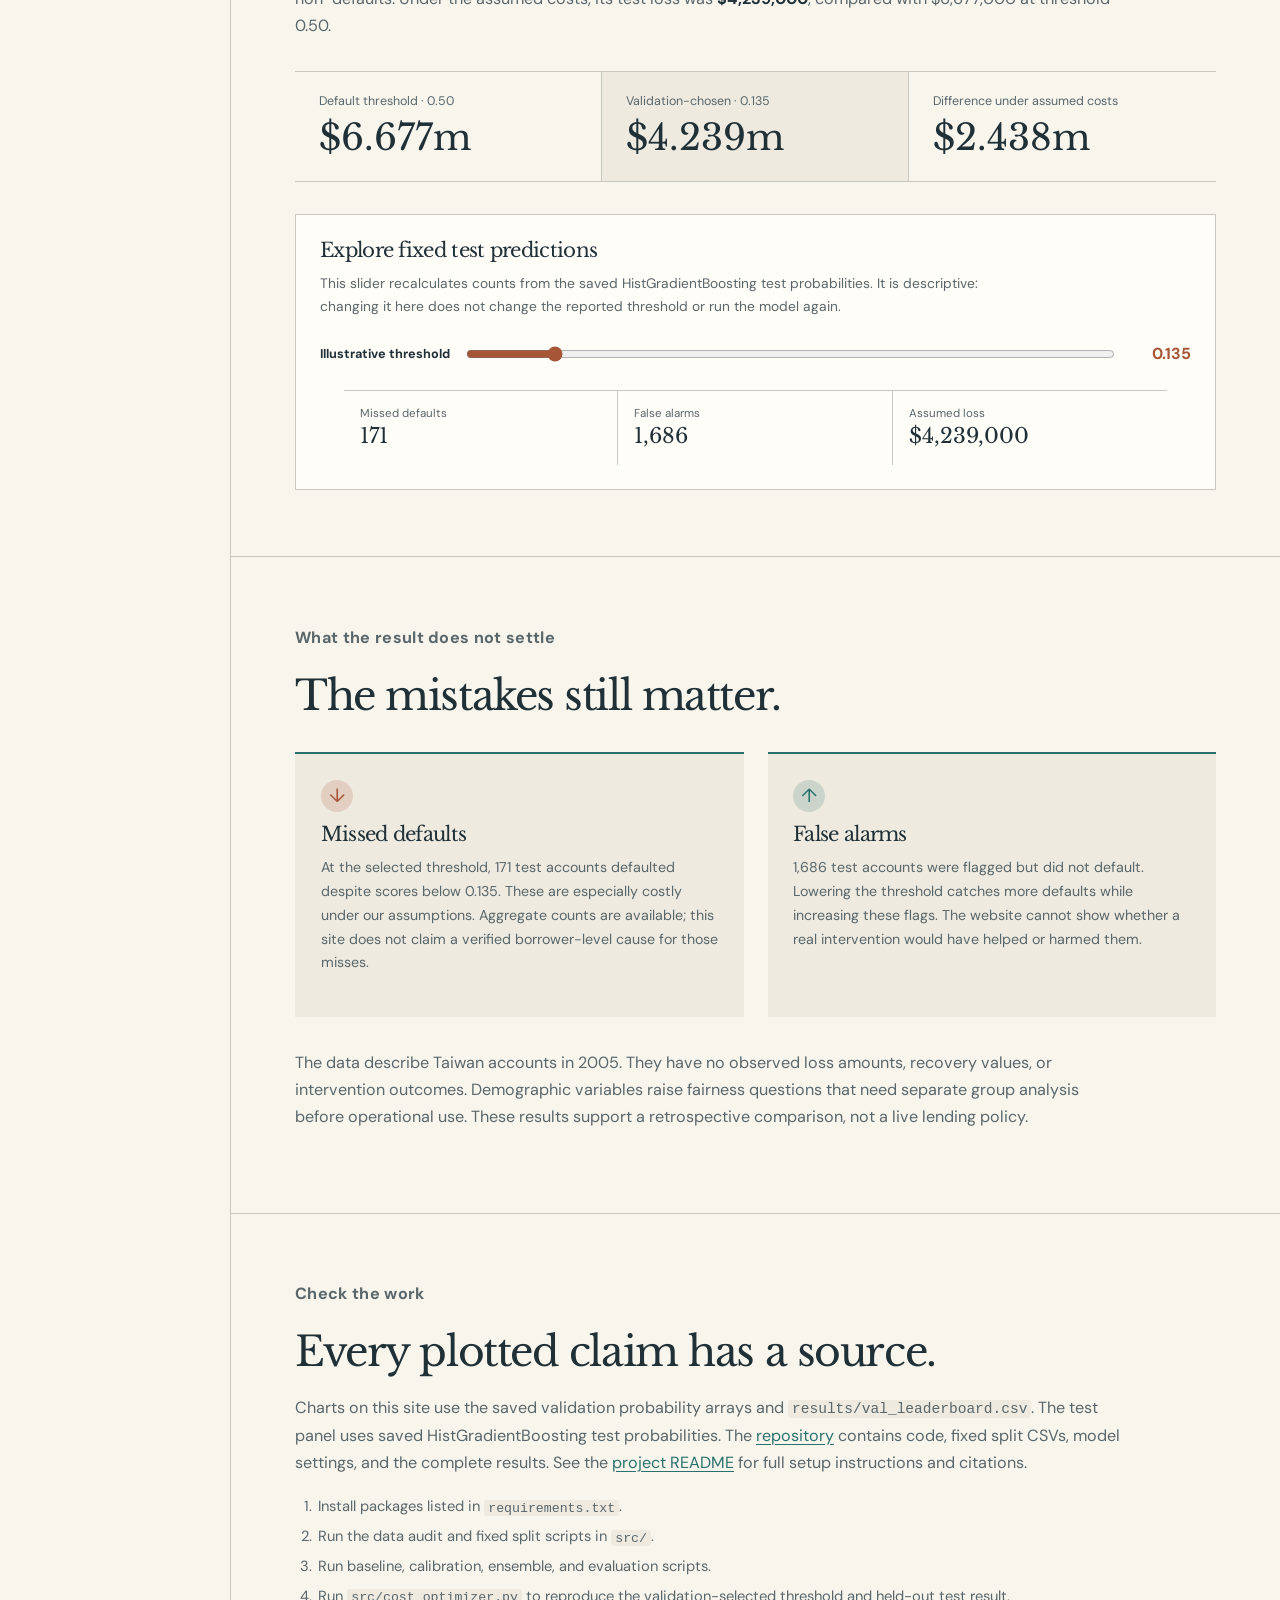
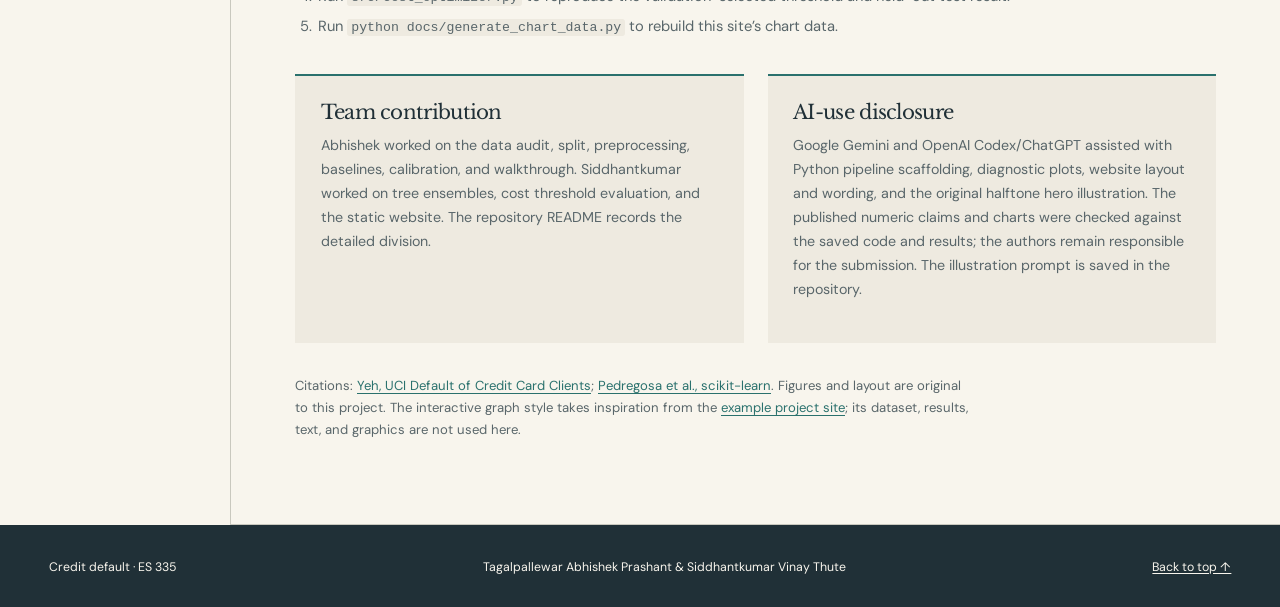
==== commit ca7b5504: "Make research report the main submission site" ====
--- a/docs/index.html
+++ b/docs/index.html
@@ -3,43 +3,49 @@
 <head>
   <meta charset="utf-8">
   <meta name="viewport" content="width=device-width, initial-scale=1">
-  <meta name="description" content="An interactive study of credit-card default probabilities and cost-sensitive decisions.">
+  <meta name="description" content="An interactive research report on cost-sensitive credit default prediction across six models.">
   <title>Credit default | Model evidence and decision costs</title>
-  <script src="theme.js"></script>
   <link rel="stylesheet" href="style.css">
+  <script src="assets/data.js" defer></script>
   <script src="app.js" defer></script>
 </head>
 <body>
-  <a class="skip-link" href="#question">Skip to study</a>
-  <header class="masthead"><a class="brand" href="#top">Credit default<span>ES 335 / Research journal</span></a><div class="header-actions"><a class="header-link" href="readme.html">README</a><details class="nav-menu"><summary>Contents</summary><nav aria-label="Main navigation"><a href="#question">Question</a><a href="#data">Data</a><a href="#methods">Methods</a><a href="#results">Results</a><a href="#simulator">Simulator</a><a href="#reproduce">Reproduce</a><a href="https://github.com/TagalpallewarAbhishek/credit-default-prediction">GitHub</a></nav></details><button class="theme-toggle" type="button" aria-label="Switch color theme">Dark mode</button></div></header>
-  <main id="top">
-    <section class="hero" aria-labelledby="hero-title">
-      <img class="hero-art" src="assets/hero-ledger.webp" alt="" fetchpriority="high" decoding="async">
-      <div class="hero-copy"><p class="kicker">An ES 335 research journal</p><h1 id="hero-title">Credit<br>default.</h1><p class="hero-subtitle">The cost of a wrong call.</p><p class="lead">Six models estimate risk. One question turns probability into a decision: what should a missed default cost?</p><div class="hero-links"><a class="hero-link" href="#question">Read the study</a><a class="hero-link" href="#simulator">Explore costs</a></div></div>
+  <a class="skip-link" href="#overview">Skip to the study</a>
+  <header class="site-header" id="top">
+    <a class="wordmark" href="#top"><span class="seal">C<span>D</span></span><span>Credit default <small>ES 335 · Research report</small></span></a>
+    <nav class="header-nav" aria-label="Top navigation"><a href="#evidence">Explore evidence</a><a href="#methods">Methods</a><a href="#reproduce">Reproduce</a><a href="https://github.com/TagalpallewarAbhishek/credit-default-prediction" target="_blank" rel="noopener">Repository ↗</a></nav>
+    <button id="theme-toggle" class="theme-button" type="button" aria-label="Switch color theme">Dark mode</button>
+  </header>
+  <main>
+    <section class="hero" aria-labelledby="page-title">
+      <img class="hero-art" src="assets/hero-ledger.webp" alt="Illustrated ledger with payment marks and credit records" fetchpriority="high">
+      <div class="hero-copy"><p class="folio">An ES 335 research journal</p><h1 id="page-title">Credit<br>default.</h1><p class="hero-subtitle">The cost of a wrong call.</p><p class="hero-lead">Six models estimate risk. One question turns probability into a decision: what should a missed default cost?</p><div class="hero-actions"><a class="button primary" href="#overview">Read the study</a><a class="button secondary" href="#evidence">Explore the models</a></div></div>
       <div class="hero-bottom"><span>30,000 client accounts</span><span>Six models compared</span><span>One cost-sensitive decision</span></div>
     </section>
-    <div class="page-grid"><aside class="contents"><p>On this page</p><a href="#question">Question</a><a href="#data">Data</a><a href="#preprocessing">Preprocessing</a><a href="#methods">Baseline & methods</a><a href="#evaluation">Evaluation</a><a href="#results">Results</a><a href="#simulator">Explore costs</a><a href="#errors">Errors</a><a href="#limitations">Limitations</a><a href="#conclusion">Conclusion</a><a href="#reproduce">Reproduction</a></aside><div class="story">
-      <section id="question" class="chapter"><h2>Question</h2><p>Can payment history and account information estimate the probability that an existing client defaults next month? If missing a default is more costly than a false alarm, what threshold gives the lowest assumed loss?</p><p>One row is one client account observed after the September 2005 billing history. The target is default payment in the following month (1 = default). The model uses only demographics, credit limit, and billing and repayment information available at that point. It does not establish why a client defaulted.</p></section>
-      <section id="data" class="chapter"><h2>Data</h2><p>The public <a href="https://archive.ics.uci.edu/dataset/350/default%2Bof%2Bcredit%2Bcard%2Bclients">UCI Default of Credit Card Clients dataset</a> contains 30,000 Taiwan credit-card clients, 23 predictors, and one binary target. About 22.12% defaulted. Important variables include credit limit, age, six repayment statuses, six bill amounts, and six payment amounts.</p><div class="figure-row"><figure><img src="assets/class_imbalance.png" alt="Training data: 77.88 percent did not default and 22.12 percent did." loading="lazy"><figcaption>Class balance in the training split.</figcaption></figure><figure><img src="assets/default_by_repayment_status.png" alt="Training default rate by most recent repayment status, with counts above each bar." loading="lazy"><figcaption>Recent payment delay is strongly associated with next-month default.</figcaption></figure></div><p>The source has no missing cells. Undocumented education codes 0, 5, and 6 are grouped as “other”; marriage code 0 is grouped likewise. Negative bill balances occur and are retained. The original file labels the newest repayment status <code>PAY_0</code>; our processed splits call it <code>PAY_1</code>.</p><figure class="wide-figure"><img src="assets/feature_correlation.png" alt="Correlation heatmap showing strong similarity among adjacent bill amounts and among repayment statuses." loading="lazy"><figcaption>Adjacent months are correlated, so regularization is useful for linear models.</figcaption></figure></section>
-      <section id="preprocessing" class="chapter"><h2>Preprocessing</h2><p>We remove the row ID, regroup undocumented categories, and create utilization, payment-to-bill, maximum delinquency, delayed-month count, and debt-trend features. Ratios use guarded denominators; payment-to-bill ratios are capped at 5. Numeric inputs are standardized and categorical inputs one-hot encoded.</p><p>The splitter creates stratified 70% training (21,000), 15% validation (4,500), and 15% test (4,500) sets with seed 42. Feature engineering and learned scaling and encoding live inside each model pipeline; cross-validation fits them on each training fold only.</p></section>
-      <section id="methods" class="chapter"><h2>Baseline & methods</h2><p>A majority-class Dummy model shows what “always predict no default” achieves. L2 and L1 logistic regression provide interpretable probability baselines; L2 stabilizes correlated features and L1 can set coefficients to zero. An RBF SVM tests a nonlinear boundary. Random Forest averages many trees, while histogram gradient boosting builds trees sequentially to correct earlier errors.</p><p>Ridge and Lasso regularization and both ensemble grids were selected by five-fold stratified training cross-validation using average precision. The SVM in this handoff uses fixed settings. All reported financial comparisons use the same validation labels and cost assumptions.</p></section>
-      <section id="evaluation" class="chapter"><h2>Evaluation</h2><p>Average precision (summarized here as PR-AUC) rewards useful ranking among the minority default class. ROC-AUC measures ranking over both classes. Brier score measures the quality of probability estimates. A decision is counted as “flag” when predicted default probability is at least the threshold.</p><div class="formula"><span>Assumed loss</span><strong>10,000 × missed defaults + 1,500 × false alarms</strong></div><p>The costs are illustrative dollars per error, not losses measured in the UCI data. Their theoretical threshold is 1,500 / (10,000 + 1,500) ≈ 0.1304 when probabilities are calibrated and the simplified costs apply. We selected model and threshold on validation only, then evaluated the held-out test split once.</p></section>
-      <section id="results" class="chapter"><h2>Results</h2><p>HistGradientBoosting had the lowest validation loss at the theoretical threshold. A validation sweep selected 0.135 for the final decision rule. On the 4,500 test clients, PR-AUC was <strong>0.5596</strong>, ROC-AUC <strong>0.7798</strong>, and Brier score <strong>0.1348</strong>.</p><div class="result-band"><div><span>Test loss at 0.50</span><strong>$6.677m</strong></div><div><span>Test loss at 0.135</span><strong>$4.239m</strong></div><div><span>Scenario difference</span><strong>$2.438m</strong></div></div><p>At 0.135, the model missed 171 actual defaults and falsely flagged 1,686 non-defaults. The lower threshold catches more defaults at the cost of more false alarms.</p><figure class="wide-figure"><img src="assets/final_cost_curve.png" alt="Validation cost curve for HistGradientBoosting with minimum at 0.135 and reference threshold 0.50." loading="lazy"><figcaption>The chosen threshold was found on validation; the figures above are from the separate test split.</figcaption></figure><p>Random Forest had the highest validation PR-AUC by a small margin. Histogram gradient boosting had the lowest validation loss at the theoretical threshold, so it was selected for the stated cost question.</p>
-<div class="table-scroll"><table class="results-table"><caption>Validation comparison on 4,500 accounts. Loss uses threshold 0.1304.</caption><thead><tr><th scope="col">Model</th><th scope="col">PR-AUC</th><th scope="col">ROC-AUC</th><th scope="col">Brier</th><th scope="col">Assumed loss</th></tr></thead><tbody>
-<tr class="winner"><th scope="row">HistGradientBoosting</th><td>0.5526</td><td>0.7800</td><td>0.1356</td><td>$4,187,500</td></tr>
-<tr><th scope="row">Random Forest</th><td>0.5527</td><td>0.7771</td><td>0.1363</td><td>$4,235,500</td></tr>
-<tr><th scope="row">Ridge logistic regression</th><td>0.5099</td><td>0.7483</td><td>0.1415</td><td>$4,652,500</td></tr>
-<tr><th scope="row">RBF SVM, isotonic</th><td>0.5036</td><td>0.7314</td><td>0.1420</td><td>$4,747,500</td></tr>
-<tr><th scope="row">Lasso logistic regression</th><td>0.5101</td><td>0.7382</td><td>0.1421</td><td>$4,905,000</td></tr>
-<tr><th scope="row">Dummy, majority</th><td>0.2211</td><td>0.5000</td><td>0.2211</td><td>$9,950,000</td></tr>
-</tbody></table></div>
-<p>Full scores and probability files are in <a href="https://github.com/TagalpallewarAbhishek/credit-default-prediction/tree/main/results">repository results</a>. The validation sweep selected 0.135; the nearby theoretical threshold is 0.1304.</p>
-<p>The $2.438m test difference is a scenario calculation under assumed costs, not measured financial savings.</p></section>
-      <section id="simulator" class="chapter simulator"><h2>Explore the cost trade-off</h2><p>Move the threshold or change the assumed costs. Counts come from the final model’s held-out test predictions. This is an exploration of fixed predictions; changing controls does not retrain or select a model.</p><div id="sim-status" role="status">Loading test predictions…</div><div class="controls"><div class="cost-controls"><label>Cost of missed default ($)<input id="fn-cost" type="number" min="0" step="100" value="10000"></label><label>Cost of false alarm ($)<input id="fp-cost" type="number" min="0" step="100" value="1500"></label></div><button id="reset" type="button">Restore study assumptions</button></div><div class="presets" role="group" aria-label="Example cost scenarios"><span>Try another cost assumption</span><button type="button" data-fn-cost="1500" data-fp-cost="1500">Equal error costs</button><button type="button" data-fn-cost="20000" data-fp-cost="1500">Higher missed-default cost</button></div><div class="sim-results"><div class="sim-total"><span>Total assumed loss</span><strong id="total-loss">—</strong><p id="savings">—</p><p id="rates">—</p></div><div class="matrix-wrap"><table class="matrix"><caption>Confusion matrix on 4,500 test clients</caption><thead><tr><th></th><th>Actually defaulted</th><th>Did not default</th></tr></thead><tbody><tr><th>Flagged</th><td id="tp">—</td><td id="fp">—</td></tr><tr><th>Not flagged</th><td id="fn">—</td><td id="tn">—</td></tr></tbody></table></div></div><div class="controls threshold-control"><label for="threshold">Flag a client when default probability is at least <output id="threshold-value">0.135</output></label><input id="threshold" type="range" min="0.01" max="0.99" step="0.001" value="0.135"></div><div class="chart-wrap"><svg id="cost-chart" viewBox="0 0 700 240" role="img" aria-label="Assumed loss across thresholds for the selected costs"></svg></div><p class="small-note">“Savings” compares your chosen threshold with 0.50 using the same costs. The minimum of this test-set curve is descriptive and was not used to choose the reported model or study threshold.</p></section>
-      <section id="errors" class="chapter"><h2>Errors</h2><p>At the selected threshold, 171 defaults were missed: these clients received probabilities below 0.135 despite defaulting. Another 1,686 clients were flagged but did not default. These errors show why a risk score cannot be treated as certainty. Inspection of validation error archetypes explains both failure modes. <strong>False negatives (missed defaults)</strong> typically occur among high-limit accounts with clean recent repayment status (for example, validation client #2565 with NT$480,000 limit, <code>PAY_1 = 0</code>, and NT$10,620 recent payment, assigned ~1.0% risk yet defaulting next month)—reflecting sudden external income or liquidity shocks invisible in static six-month billing snapshots. <strong>False positives (false alarms)</strong> concentrate among severely delinquent, low-limit accounts that narrowly avoid default (such as validation client #1957 with NT$20,000 limit, <code>PAY_1 = 8</code>, and NT$0 recent payment, assigned ~92.2% risk yet paying in month seven). Under a 6.7:1 cost asymmetry, flagging these acute delinquency profiles remains economically rational.</p></section>
-      <section id="limitations" class="chapter"><h2>Limitations</h2><p>The data describe Taiwan credit-card accounts in 2005; behavior, lending rules, and customer populations can change. The dataset does not record actual loan principal lost, interest foregone, recovery amounts, or the consequences of an intervention. Therefore the dollar totals are hypothetical scenario calculations. Features such as sex and marital status raise fairness concerns that require dedicated group checks before real use. This is a retrospective study, not a deployed lending policy.</p></section>
-      <section id="conclusion" class="chapter"><h2>Conclusion</h2><p>On this held-out sample, the boosted tree model ranked defaults better than the linear baseline. Under the stated asymmetric costs, threshold 0.135 reduced assumed loss relative to 0.50. The main lesson is to evaluate probability quality and decision costs separately, and to test cost assumptions before applying such a rule elsewhere.</p></section>
-      <section id="reproduce" class="chapter"><h2>Reproduction</h2><ol><li>Download the public UCI <code>.xls</code> dataset using <code>src/01_inspect_data.py</code>.</li><li>Install packages from <code>requirements.txt</code> and run scripts from the repository root.</li><li>Run <code>src/02_split_data.py</code>, then <code>src/train_baselines.py</code>, <code>src/calibrate_and_optimize.py</code>, and <code>src/train_ensembles.py</code>.</li><li>Run <code>src/cost_optimizer.py</code> for the validation choice and one-time final test report.</li><li>Serve <code>docs/</code> as a static directory to use the simulator locally.</li></ol><p>The saved split files and probability outputs are in <code>data/</code> and <code>results/</code>. This site uses only predicted probabilities and true labels, without account-level demographics or billing records. Read the <a href="readme.html">website README</a> for setup, data access, citations, AI-use disclosure and pending work. Inspect the <a href="https://github.com/TagalpallewarAbhishek/credit-default-prediction">GitHub repository</a> for full code, fixed splits and results.</p></section>
-    </div></div>
-  </main><footer class="site-footer"><div><strong>Credit default / ES 335</strong><p>Tagalpallewar Abhishek Prashant and Siddhantkumar Vinay Thute</p></div><div><a href="readme.html">Website README</a><a href="https://github.com/TagalpallewarAbhishek/credit-default-prediction">GitHub source repository</a><a href="https://archive.ics.uci.edu/dataset/350/default+of+credit+card+clients">UCI dataset</a></div></footer>
-</body></html>
+    <div class="page-layout">
+      <aside class="side-index"><p>In this report</p><nav aria-label="Report sections"><a href="#overview">Study at a glance</a><a href="#question">Question & data</a><a href="#pipeline">Data pipeline</a><a href="#methods">Models & evaluation</a><a href="#evidence">Model evidence</a><a href="#decision">Decision threshold</a><a href="#test">Held-out test</a><a href="#errors">Errors & limits</a><a href="#reproduce">Reproduce & sources</a></nav></aside>
+      <div class="report-body">
+        <section id="overview" class="section overview-section"><p class="section-label">Start here</p><h2>From payment history to a decision.</h2><p class="overview-lead">Each account has a record of bills, payments, and repayment delays. We ask whether that account will default the following month. A model gives a risk score, then a threshold decides which accounts to flag.</p><div class="overview-steps"><article><span>01 · Estimate</span><h3>How likely is default?</h3><p>We compare six models using the same account data and validation split. Their scores estimate risk; they do not guarantee what any one person will do.</p></article><article><span>02 · Weigh mistakes</span><h3>What does a wrong flag cost?</h3><p>A missed default and a false alarm have different consequences. We assign illustrative dollar costs to each, then use validation data to choose a threshold.</p></article><article><span>03 · Check</span><h3>Does the choice hold up?</h3><p>After choosing the model and threshold on validation, we report their performance on a separate test split. The interactive charts let you inspect the trade-offs.</p></article></div><p class="overview-note">Read the <a href="#question">question and data</a> first, then follow the split, models, validation evidence, threshold choice, and test result. All dollar amounts are assumptions, not observed losses.</p></section>
+        <section id="question" class="section intro-section"><p class="section-label">The research question</p><h2>Can past payments signal next-month default?</h2><p>One row is one credit-card client account. The target is whether that client defaults in the following month (<code>TARGET = 1</code>). We estimate that probability from information available before the outcome: credit limit, demographics, six repayment statuses, six bills, and six payments.</p><p>The second question is a decision question: if a missed default is more expensive than a false alarm, where should we set the probability threshold for flagging an account?</p><div class="fact-grid"><div><strong>30,000</strong><span>accounts in the UCI dataset</span></div><div><strong>23</strong><span>original predictors</span></div><div><strong>22.1%</strong><span>defaulted next month</span></div></div><p class="source-note">Source: <a href="https://archive.ics.uci.edu/dataset/350/default+of+credit+card+clients" target="_blank" rel="noopener">UCI Default of Credit Card Clients</a>. These are historical Taiwan accounts from 2005.</p></section>
+
+        <section id="pipeline" class="section"><p class="section-label">From records to model input</p><h2>A fixed split keeps the roles of the data clear.</h2><div class="split-strip"><div><span>Training</span><strong>21,000</strong><small>Fit models; tune settings in five folds</small></div><div><span>Validation</span><strong>4,500</strong><small>Compare models; choose threshold</small></div><div><span>Test</span><strong>4,500</strong><small>Report the final held-out result</small></div></div><p>The split is stratified 70/15/15 with seed 42. The ID is removed. Undocumented education and marriage codes are grouped as “other”; negative bill balances are retained. The raw source has no missing cells. We rename <code>PAY_0</code> to <code>PAY_1</code> so the repayment months read in order.</p><p>Feature engineering adds credit utilization, payment-to-bill ratio, maximum delinquency, delayed-month count, and debt trend. Numeric variables are standardized and categories one-hot encoded. Learned preprocessing is fitted inside each training fold, so a fold being checked does not supply its own scaling values.</p><div class="figure-pair"><figure><img src="assets/class_imbalance.png" alt="Training-set class balance: about 22 percent defaulted" loading="lazy"><figcaption>Defaults are the minority outcome.</figcaption></figure><figure><img src="assets/default_by_repayment_status.png" alt="Default rate rises with more severe recent repayment delay" loading="lazy"><figcaption>Recent repayment status is strongly associated with default.</figcaption></figure></div><figure class="wide-figure"><img src="assets/feature_correlation.png" alt="Feature correlation heatmap showing similar bill amounts across adjacent months and related repayment statuses" loading="lazy"><figcaption>Adjacent months carry related information, one reason to compare models beyond a single linear baseline.</figcaption></figure></section>
+
+        <section id="methods" class="section"><p class="section-label">Models and evaluation</p><h2>Six models on the same validation split.</h2><div class="method-columns"><div><h3>Baseline models</h3><p>The majority dummy always predicts no default. L2 and L1 logistic regression supply linear baselines; an RBF SVM tests a nonlinear decision boundary. The comparison uses the saved isotonic-calibrated SVM probabilities.</p></div><div><h3>Tree ensembles</h3><p>Random Forest averages many trees. HistGradientBoosting builds small trees sequentially, correcting earlier errors. Their settings were selected with five-fold stratified cross-validation on the training split, scored by average precision.</p></div></div><div class="metric-definitions"><p><strong>PR-AUC (average precision)</strong> summarizes precision and recall across thresholds. It asks how well high-ranked accounts concentrate actual defaults. It matters because defaults are only 22.1% of accounts.</p><p><strong>ROC-AUC</strong> asks how often a randomly chosen defaulter gets a higher score than a non-defaulter.</p><p><strong>Brier score</strong> measures probability error: lower is better. A threshold then turns probabilities into flags, producing missed defaults and false alarms.</p></div><div class="equation"><span>Illustrative decision cost</span><strong>$10,000 × missed defaults + $1,500 × false alarms</strong><small>Dollar amounts are assumptions, not observed losses in the dataset.</small></div></section>
+
+        <section id="evidence" class="section evidence-section"><p class="section-label">Validation evidence · 4,500 accounts</p><h2>Explore how the six models compare.</h2><p>Move the budget across the ROC chart. Each colored marker gives an approximate readout of defaults found at that false-positive rate. Choose a model to isolate its line; switch to precision–recall to inspect the minority class more directly.</p><div class="chart-panel hero-chart"><div class="chart-header"><div><h3>Ranking explorer</h3><p id="curve-description">ROC curve: recall against false-positive rate, measured on validation.</p></div><div class="segmented" role="group" aria-label="Curve type"><button type="button" data-curve="roc" class="active" aria-pressed="true">ROC</button><button type="button" data-curve="pr" aria-pressed="false">Precision–recall</button></div></div><div class="chart-columns"><div class="chart-main"><div class="svg-frame"><svg id="curve-chart" viewBox="0 0 720 420" role="img" aria-label="Interactive comparison of model curves"></svg></div><div class="slider-line"><label for="curve-budget" id="budget-label">False-positive rate</label><input type="range" id="curve-budget" min="0" max="100" value="10" step="1"><output id="curve-budget-value">10%</output></div><div class="preset-row" role="group" aria-label="Example budgets"><button type="button" data-budget="1">1%</button><button type="button" data-budget="5">5%</button><button type="button" data-budget="10">10%</button><button type="button" data-budget="25">25%</button></div></div><div class="curve-legend"><p>At this point · approx.</p><div id="curve-readouts" aria-live="polite"></div><button id="show-all" type="button">Show all models</button></div></div><p class="chart-footnote" id="curve-note">The ROC curves show validation ranking across thresholds. Slider readouts are approximate because curves are sampled for display. The majority dummy has only two operating points; intermediate false-positive rates are unavailable.</p></div>
+          <div class="chart-panel"><div class="chart-header"><div><h3>Metric comparison</h3><p>Dots enlarge smoothly on hover or keyboard focus. Select a metric to see where the models differ.</p></div><label class="select-label" for="metric-select">Measure <select id="metric-select"><option value="pr_auc">PR-AUC · higher better</option><option value="roc_auc">ROC-AUC · higher better</option><option value="brier">Brier · lower better</option></select></label></div><div class="svg-frame metric-frame"><svg id="metric-chart" viewBox="0 0 720 410" role="img" aria-label="Model metric dot plot"></svg></div><p id="metric-explanation" class="chart-footnote">Random Forest has slightly higher validation PR-AUC than HistGradientBoosting. The final choice also considers assumed error cost.</p></div>
+          <div class="chart-panel"><div class="chart-header"><div><h3>Cost at the same threshold</h3><p>All six models use 0.1304 here, so the assumed losses are directly comparable.</p></div><span class="threshold-badge">0.1304</span></div><div id="loss-bars" class="loss-bars"></div><p class="chart-footnote">The dummy predicts no defaults and therefore misses all 995 validation defaults. At these costs, HistGradientBoosting has the lowest validation loss.</p></div></section>
+
+        <section id="decision" class="section"><p class="section-label">Turning probability into action</p><h2>Why the final threshold is 0.135.</h2><p>A threshold of 0.50 flags only accounts with at least 50% predicted risk. That can miss many defaults. If probabilities are calibrated and the stated costs apply, their ratio gives a theoretical threshold of <strong>0.1304</strong> = 1,500 ÷ (10,000 + 1,500). The project then swept thresholds on validation and selected <strong>0.135</strong> for HistGradientBoosting because it had the lowest validation cost.</p><div class="chart-panel threshold-panel"><div class="chart-header"><div><h3>Validation threshold explorer</h3><p>Change the model, threshold, or assumed error costs to see the validation trade-off. This does not retrain any model or change the reported study result.</p></div><label class="select-label" for="threshold-model">Model <select id="threshold-model"></select></label></div><div class="cost-controls" role="group" aria-label="Explore assumed decision costs"><div class="cost-fields"><label for="cost-missed">Cost of missed default ($)<input id="cost-missed" type="number" min="0" max="10000000" step="1" value="10000" inputmode="numeric"></label><label for="cost-alarm">Cost of false alarm ($)<input id="cost-alarm" type="number" min="0" max="10000000" step="1" value="1500" inputmode="numeric"></label></div><div class="cost-actions"><button id="reset-costs" type="button">Restore study assumptions</button><span>Changes apply to this validation explorer only.</span></div><p id="cost-error" class="cost-error" role="status" aria-live="polite"></p></div><div class="svg-frame"><svg id="threshold-chart" viewBox="0 0 720 360" role="img" aria-label="Validation assumed loss across probability thresholds"></svg></div><div class="slider-line"><label for="threshold-slider">Flag when predicted risk reaches</label><input id="threshold-slider" type="range" min="0.01" max="0.99" step="0.01" value="0.13"><output id="threshold-value">0.13</output></div><div class="threshold-readouts"><div><span>Assumed validation loss</span><strong id="threshold-loss">—</strong></div><div><span>Missed defaults</span><strong id="threshold-fn">—</strong></div><div><span>False alarms</span><strong id="threshold-fp">—</strong></div></div><p id="scenario-note" class="scenario-note" aria-live="polite"></p><p class="chart-footnote">Exploratory values use 0.01 steps. The reported HistGradientBoosting choice, 0.135, came from a finer 0.001-step validation sweep in the project code. No test labels were used for that choice.</p></div></section>
+
+        <section id="test" class="section"><p class="section-label">Final held-out evaluation</p><h2>What happened on the test accounts?</h2><p>The reported choice is HistGradientBoosting at threshold 0.135. On the 4,500-account test split it achieved <strong>PR-AUC 0.5596</strong>, <strong>ROC-AUC 0.7798</strong>, and <strong>Brier 0.1348</strong>. It missed <strong>171</strong> actual defaults and falsely flagged <strong>1,686</strong> non-defaults. Under the assumed costs, its test loss was <strong>$4,239,000</strong>, compared with $6,677,000 at threshold 0.50.</p><div class="test-cards"><div><span>Default threshold · 0.50</span><strong>$6.677m</strong></div><div class="selected"><span>Validation-chosen · 0.135</span><strong>$4.239m</strong></div><div><span>Difference under assumed costs</span><strong>$2.438m</strong></div></div><div class="detail-box"><h3>Explore fixed test predictions</h3><p>This slider recalculates counts from the saved HistGradientBoosting test probabilities. It is descriptive: changing it here does not change the reported threshold or run the model again.</p><div class="slider-line"><label for="test-slider">Illustrative threshold</label><input type="range" id="test-slider" min="0.01" max="0.99" step="0.001" value="0.135"><output id="test-threshold">0.135</output></div><div class="threshold-readouts"><div><span>Missed defaults</span><strong id="test-fn">171</strong></div><div><span>False alarms</span><strong id="test-fp">1,686</strong></div><div><span>Assumed loss</span><strong id="test-loss">$4,239,000</strong></div></div></div></section>
+
+        <section id="errors" class="section"><p class="section-label">What the result does not settle</p><h2>The mistakes still matter.</h2><div class="error-grid"><div tabindex="0"><span class="error-symbol missed">↓</span><h3>Missed defaults</h3><p>At the selected threshold, 171 test accounts defaulted despite scores below 0.135. These are especially costly under our assumptions. Aggregate counts are available; this site does not claim a verified borrower-level cause for those misses.</p></div><div tabindex="0"><span class="error-symbol alarm">↑</span><h3>False alarms</h3><p>1,686 test accounts were flagged but did not default. Lowering the threshold catches more defaults while increasing these flags. The website cannot show whether a real intervention would have helped or harmed them.</p></div></div><p>The data describe Taiwan accounts in 2005. They have no observed loss amounts, recovery values, or intervention outcomes. Demographic variables raise fairness questions that need separate group analysis before operational use. These results support a retrospective comparison, not a live lending policy.</p></section>
+
+        <section id="reproduce" class="section reproduce-section"><p class="section-label">Check the work</p><h2>Every plotted claim has a source.</h2><p>Charts on this site use the saved validation probability arrays and <code>results/val_leaderboard.csv</code>. The test panel uses saved HistGradientBoosting test probabilities. The <a href="https://github.com/TagalpallewarAbhishek/credit-default-prediction" target="_blank" rel="noopener">repository</a> contains code, fixed split CSVs, model settings, and the complete results. See the <a href="https://github.com/TagalpallewarAbhishek/credit-default-prediction/blob/main/README.md" target="_blank" rel="noopener">project README</a> for full setup instructions and citations.</p><ol><li>Install packages listed in <code>requirements.txt</code>.</li><li>Run the data audit and fixed split scripts in <code>src/</code>.</li><li>Run baseline, calibration, ensemble, and evaluation scripts.</li><li>Run <code>src/cost_optimizer.py</code> to reproduce the validation-selected threshold and held-out test result.</li><li>Run <code>python docs/generate_chart_data.py</code> to rebuild this site’s chart data.</li></ol><div class="method-columns"><div><h3>Team contribution</h3><p>Abhishek worked on the data audit, split, preprocessing, baselines, calibration, and walkthrough. Siddhantkumar worked on tree ensembles, cost threshold evaluation, and the static website. The repository README records the detailed division.</p></div><div><h3>AI-use disclosure</h3><p>Google Gemini and OpenAI Codex/ChatGPT assisted with Python pipeline scaffolding, diagnostic plots, website layout and wording, and the original halftone hero illustration. The published numeric claims and charts were checked against the saved code and results; the authors remain responsible for the submission. The illustration prompt is saved in the repository.</p></div></div><p class="source-note">Citations: <a href="https://archive.ics.uci.edu/dataset/350/default+of+credit+card+clients" target="_blank" rel="noopener">Yeh, UCI Default of Credit Card Clients</a>; <a href="https://jmlr.org/papers/v12/pedregosa11a.html" target="_blank" rel="noopener">Pedregosa et al., scikit-learn</a>. Figures and layout are original to this project. The interactive graph style takes inspiration from the <a href="https://vedantb7.github.io/instrusion_detection/" target="_blank" rel="noopener">example project site</a>; its dataset, results, text, and graphics are not used here.</p></section>
+      </div>
+    </div>
+  </main>
+  <footer class="site-footer"><span>Credit default · ES 335</span><span>Tagalpallewar Abhishek Prashant & Siddhantkumar Vinay Thute</span><a href="#top">Back to top ↑</a></footer>
+</body>
+</html>
--- a/docs/style.css
+++ b/docs/style.css
@@ -0,0 +1,70 @@
+@import url('https://fonts.googleapis.com/css2?family=DM+Sans:wght@400;500;600;700&family=Libre+Baskerville:ital,wght@0,400;0,700;1,400&display=swap');
+
+:root{color-scheme:light;--outer:#e7e4dc;--paper:#f8f5ed;--surface:#fffdf8;--ink:#203037;--muted:#59666a;--line:#c9c8be;--subtle:#eeeae0;--accent:#a75537;--accent-ink:#fffaf2;--teal:#2a716d;--chart:#172c35;--chart-ink:#f2efe6;--chart-muted:#b5c7ca;--chart-grid:#38515c;--shadow:0 18px 55px #15282a16}
+html[data-theme=dark]{color-scheme:dark;--outer:#101c22;--paper:#17272d;--surface:#1e3138;--ink:#f0ecdf;--muted:#bcc9c9;--line:#3c5459;--subtle:#263b41;--accent:#dfaa78;--accent-ink:#19282d;--teal:#86c8b5;--chart:#102028;--chart-ink:#f3efe5;--chart-muted:#b5c7ca;--chart-grid:#38515c;--shadow:0 18px 55px #0003}
+*{box-sizing:border-box}html{scroll-behavior:smooth}body{margin:0;background:var(--outer);color:var(--ink);font:16px/1.68 'DM Sans','Segoe UI',sans-serif}button,input,select{font:inherit}a{color:var(--teal);text-underline-offset:.2em}a:hover{color:var(--accent)}:focus-visible{outline:3px solid var(--accent);outline-offset:4px}.skip-link{position:absolute;top:-5rem;left:1rem;z-index:100;background:var(--chart);color:#fff;padding:.7rem 1rem}.skip-link:focus{top:1rem}h1,h2,h3{font-family:'Libre Baskerville',Georgia,serif;line-height:1.18;letter-spacing:-.035em}h2{font-size:clamp(2rem,3.2vw,3.2rem);font-weight:400;margin:.35rem 0 1.1rem}h3{font-size:1.24rem;font-weight:400;margin:0 0 .45rem}p{max-width:75ch;margin:.6rem 0 1rem}code{background:var(--subtle);padding:.05rem .25rem;border-radius:3px;font-size:.9em}small{font-size:.82rem}
+.site-header,main,.site-footer{max-width:1600px;margin:auto}.site-header{position:relative;z-index:30;background:var(--paper);display:flex;align-items:center;gap:2rem;padding:1rem clamp(18px,3.8vw,62px);border-bottom:1px solid var(--line)}.wordmark{display:flex;align-items:center;gap:.8rem;text-decoration:none;color:var(--ink);font:700 1rem/1.2 'Libre Baskerville',Georgia,serif;white-space:nowrap}.wordmark small{display:block;font:500 .68rem/1.5 'DM Sans',sans-serif;color:var(--muted);letter-spacing:.045em}.seal{display:grid;place-items:center;width:39px;height:39px;border:1.5px solid var(--accent);border-radius:50%;color:var(--accent);font-size:1rem;letter-spacing:-.2em;padding-right:.18em}.seal span{font-size:.72em;transform:translateY(.35em)}.header-nav{display:flex;align-items:center;gap:clamp(.7rem,2.4vw,2.4rem);margin-left:auto}.header-nav a{font-size:.82rem;font-weight:700;color:var(--ink);text-decoration:none;white-space:nowrap}.header-nav a:hover{color:var(--accent)}.theme-button{border:1px solid var(--line);background:var(--surface);color:var(--ink);padding:.45rem .8rem;border-radius:99px;font-size:.78rem;font-weight:700;white-space:nowrap;cursor:pointer}.theme-button:hover{border-color:var(--accent)}main{background:var(--paper);box-shadow:var(--shadow)}
+.hero{display:grid;grid-template-columns:1.1fr .9fr;min-height:590px;background:var(--paper);border-bottom:1px solid var(--line)}.hero-copy{display:flex;flex-direction:column;align-items:flex-start;justify-content:center;padding:clamp(2.5rem,6vw,6rem);background:repeating-linear-gradient(0deg,transparent,transparent 43px,var(--line) 44px,transparent 45px)}.folio,.section-label{color:var(--accent);font-size:.8rem;font-weight:700;letter-spacing:.02em;margin:0 0 1.3rem}.hero h1{font-weight:400;max-width:13ch;font-size:clamp(3.1rem,5.6vw,6rem);margin:0 0 1.4rem}.hero h1 em{font-weight:400;color:var(--teal)}.hero-lead{max-width:52ch;font-size:1.12rem;color:var(--muted);background:var(--paper)}.hero-actions{display:flex;flex-wrap:wrap;gap:.75rem;margin-top:1.3rem}.button{display:inline-block;padding:.72rem 1.1rem;border:1px solid var(--ink);border-radius:4px;text-decoration:none;font-size:.85rem;font-weight:700}.button.primary{background:var(--ink);color:var(--paper)}.button.secondary{color:var(--ink)}.button:hover{transform:translateY(-2px)}.hero-image{position:relative;overflow:hidden;min-height:500px}.hero-image img{display:block;width:100%;height:100%;object-fit:cover;object-position:center}.image-caption{position:absolute;bottom:1.7rem;right:1.7rem;padding:.55rem .85rem;background:#172d32e6;color:#f5f0df;font-size:.75rem;letter-spacing:.02em}.image-caption span{color:#d6a478;margin:0 .4rem}
+.page-layout{display:grid;grid-template-columns:minmax(170px,230px) minmax(0,1fr);max-width:1430px;margin:auto}.side-index{position:sticky;top:0;align-self:start;padding:3.5rem 1.2rem 2rem 2rem;max-height:100vh;overflow:auto}.side-index>p{font:700 .75rem/1.2 'DM Sans',sans-serif;color:var(--muted);margin:0 0 1rem}.side-index nav{display:grid;gap:.2rem;border-left:1px solid var(--line)}.side-index nav a{display:block;padding:.48rem .8rem;color:var(--muted);text-decoration:none;font-size:.82rem;line-height:1.35;border-left:2px solid transparent;margin-left:-1px}.side-index nav a:hover,.side-index nav a.active{color:var(--ink);border-color:var(--accent);background:var(--subtle)}.side-note{border-top:1px solid var(--line);margin-top:2rem;padding-top:1rem;color:var(--muted);font-size:.72rem;line-height:1.5}.report-body{min-width:0;border-left:1px solid var(--line)}.section{padding:clamp(3rem,5.2vw,5.8rem) clamp(1.3rem,5vw,5.3rem);border-bottom:1px solid var(--line);scroll-margin-top:1rem}.section>p{font-size:1.01rem;color:var(--muted)}.section>p strong{color:var(--ink)}.intro-section{padding-top:5rem}.source-note{font-size:.82rem!important}.fact-grid,.split-strip,.test-cards{display:grid;grid-template-columns:repeat(3,1fr);margin:2rem 0;border-top:1px solid var(--line);border-bottom:1px solid var(--line)}.fact-grid>div,.split-strip>div,.test-cards>div{padding:1.15rem 1.5rem;border-right:1px solid var(--line)}.fact-grid>div:last-child,.split-strip>div:last-child,.test-cards>div:last-child{border-right:0}.fact-grid strong,.split-strip strong,.test-cards strong{display:block;font:400 clamp(1.5rem,2.8vw,2.5rem)/1.2 'Libre Baskerville',Georgia,serif;color:var(--ink);margin:.25rem 0}.fact-grid span,.split-strip span,.test-cards span{display:block;color:var(--muted);font-size:.78rem}.split-strip small{display:block;color:var(--muted);line-height:1.35}.figure-pair{display:grid;grid-template-columns:1fr 1fr;gap:1.3rem;margin-top:2rem}.figure-pair figure{margin:0;background:var(--surface);border:1px solid var(--line);padding:.8rem}.figure-pair img{display:block;width:100%;height:260px;object-fit:contain}.figure-pair figcaption{color:var(--muted);font-size:.78rem;padding:.35rem}.method-columns,.error-grid{display:grid;grid-template-columns:1fr 1fr;gap:1.5rem;margin:2rem 0}.method-columns>div,.error-grid>div{padding:1.6rem;background:var(--subtle);border-top:2px solid var(--teal)}.method-columns p,.error-grid p{font-size:.89rem;color:var(--muted)}.metric-definitions{border-top:1px solid var(--line);border-bottom:1px solid var(--line);display:grid;grid-template-columns:repeat(3,1fr);gap:1.5rem;margin:2.5rem 0}.metric-definitions p{font-size:.86rem;padding:1rem 0;color:var(--muted)}.metric-definitions strong{color:var(--ink)}.equation{background:var(--ink);color:var(--paper);padding:1.3rem 1.6rem;display:grid;gap:.2rem}.equation span,.equation small{color:#c8d5d4;font-size:.8rem}.equation strong{font:400 clamp(1rem,1.8vw,1.5rem)/1.4 'Libre Baskerville',Georgia,serif}
+.wide-figure{margin:1.3rem 0 0;padding:.8rem;border:1px solid var(--line);background:var(--surface)}.wide-figure img{display:block;width:100%;max-height:490px;object-fit:contain}.wide-figure figcaption{padding:.4rem;color:var(--muted);font-size:.78rem}.chart-panel{border:1px solid var(--line);background:var(--surface);box-shadow:0 8px 25px #0000000a;margin:1.4rem 0 2rem;border-radius:7px;overflow:hidden}.chart-header{display:flex;justify-content:space-between;align-items:flex-start;gap:1rem;padding:1.35rem 1.5rem;border-bottom:1px solid var(--line)}.chart-header p{color:var(--muted);font-size:.84rem;line-height:1.45;margin:.2rem 0 0}.chart-header h3{margin:0}.chart-columns{display:grid;grid-template-columns:minmax(0,1fr) 205px}.chart-main{min-width:0;padding:1rem 1.3rem 1.2rem}.svg-frame{min-width:0;width:100%;overflow:hidden}.svg-frame svg{display:block;width:100%;height:auto;max-height:520px}.curve-legend{padding:1.2rem;border-left:1px solid var(--line);background:var(--subtle)}.curve-legend>p{font-size:.75rem;color:var(--muted);font-weight:700;margin:0 0 .8rem}.curve-readout{width:100%;display:flex;align-items:center;gap:.45rem;text-align:left;border:1px solid transparent;border-radius:4px;background:transparent;padding:.5rem .35rem;color:var(--ink);font-size:.74rem;cursor:pointer}.curve-readout:hover,.curve-readout.active{background:var(--surface);border-color:var(--line)}.curve-readout i,.loss-bar-label i{width:.65rem;height:.65rem;border-radius:50%;background:var(--model-color);flex:none}.curve-readout span{flex:1;line-height:1.25}.curve-readout strong{font-size:.83rem;white-space:nowrap}.curve-legend #show-all{width:100%;background:none;border:1px solid var(--line);color:var(--ink);border-radius:4px;padding:.45rem;margin-top:.9rem;cursor:pointer;font-size:.73rem}.curve-legend #show-all:hover{border-color:var(--accent)}.segmented{display:flex;border:1px solid var(--line);border-radius:5px;padding:2px;flex:none}.segmented button{background:transparent;border:0;border-radius:3px;padding:.4rem .65rem;color:var(--muted);font-size:.72rem;font-weight:700;cursor:pointer}.segmented button.active{background:var(--ink);color:var(--paper)}.slider-line{display:grid;grid-template-columns:max-content minmax(80px,1fr) 4rem;align-items:center;gap:.9rem;padding:.4rem 0}.slider-line label{font-size:.79rem;font-weight:700;color:var(--ink)}.slider-line output{text-align:right;font-variant-numeric:tabular-nums;font-weight:700;color:var(--accent)}input[type=range]{width:100%;accent-color:var(--accent);cursor:pointer}.preset-row{display:flex;gap:.45rem;flex-wrap:wrap;margin:.3rem 0 0 0;padding-left:clamp(0px,24%,12rem)}.preset-row button{font-size:.68rem;background:var(--subtle);border:1px solid var(--line);color:var(--ink);border-radius:4px;padding:.18rem .45rem;cursor:pointer}.preset-row button:hover{border-color:var(--accent)}.chart-footnote{font-size:.76rem!important;color:var(--muted);border-top:1px solid var(--line);padding:1rem 1.5rem;margin:0;max-width:none}.select-label{font-size:.73rem;font-weight:700;color:var(--muted);white-space:nowrap}.select-label select{display:block;max-width:220px;margin-top:.25rem;padding:.4rem .6rem;border:1px solid var(--line);border-radius:4px;background:var(--surface);color:var(--ink);font-size:.76rem}.metric-frame{padding:1rem 1.25rem}.plot-grid{stroke:var(--line);stroke-opacity:.75}.plot-label{fill:var(--muted);font:12px 'DM Sans',sans-serif}.plot-name{fill:var(--ink);font:13px 'DM Sans',sans-serif}.plot-number{fill:var(--ink);font:700 12px 'DM Sans',sans-serif}.curve-grid{stroke:var(--chart-grid);stroke-width:1}.curve-label{fill:var(--chart-muted);font:12px 'DM Sans',sans-serif}.curve-axis{stroke:var(--chart-muted);stroke-width:1.3}.curve-path{fill:none;stroke-width:2.6;stroke-linejoin:round;stroke-linecap:round;transition:opacity .18s,stroke-width .18s}.curve-path.dimmed{opacity:.14}.curve-path.highlighted{stroke-width:4}.plot-dot{cursor:pointer;transform-box:fill-box;transform-origin:center;transition:transform .24s cubic-bezier(.2,.8,.2,1),opacity .2s ease}.plot-dot:hover,.plot-dot:focus-visible{transform:scale(1.5)}.plot-dot.dimmed{opacity:.25}.chart-dark{background:var(--chart);border-radius:4px}.metric-line{stroke:var(--line);stroke-width:1}.loss-bars{padding:1.3rem 1.5rem}.loss-bar{display:grid;grid-template-columns:minmax(130px,220px) minmax(100px,1fr) 6rem;gap:.8rem;align-items:center;margin:.65rem 0}.loss-bar-label{display:flex;align-items:center;gap:.55rem;font-size:.78rem}.loss-track{height:12px;background:var(--subtle);border-radius:99px;overflow:visible}.loss-fill{height:100%;border-radius:99px;background:var(--model-color);transform-origin:left;transition:width .35s ease}.loss-bar strong{font-size:.81rem;font-variant-numeric:tabular-nums;text-align:right}.threshold-badge{border:1px solid var(--line);border-radius:99px;padding:.3rem .65rem;font-size:.75rem;font-weight:700;color:var(--accent)}.threshold-panel>.svg-frame{padding:1rem 1.3rem 0}.threshold-panel>.slider-line{padding:.5rem 1.5rem}.threshold-readouts{display:grid;grid-template-columns:repeat(3,1fr);margin:1rem 1.5rem;border-top:1px solid var(--line)}.threshold-readouts>div{padding:.8rem 1rem;border-right:1px solid var(--line)}.threshold-readouts>div:last-child{border-right:0}.threshold-readouts span{display:block;font-size:.72rem;color:var(--muted)}.threshold-readouts strong{font:400 1.3rem 'Libre Baskerville',Georgia,serif;color:var(--ink)}.test-cards .selected{background:var(--subtle)}.detail-box{background:var(--surface);border:1px solid var(--line);padding:1.5rem;margin-top:2rem}.detail-box p{font-size:.86rem;color:var(--muted)}.detail-box .threshold-readouts{margin-bottom:0}.error-symbol{display:grid;place-items:center;width:2rem;height:2rem;border-radius:50%;margin-bottom:.7rem;font-size:1.2rem}.error-symbol.missed{background:#b65b4230;color:var(--accent)}.error-symbol.alarm{background:#417f7933;color:var(--teal)}.reproduce-section ol{padding-left:1.3rem;color:var(--muted);font-size:.92rem}.reproduce-section li{padding:.15rem}.site-footer{display:flex;flex-wrap:wrap;gap:1rem;justify-content:space-between;background:var(--ink);color:var(--paper);padding:2rem clamp(18px,3.8vw,62px);font-size:.77rem}.site-footer a{color:var(--paper)}
+@media(max-width:1100px){.header-nav{gap:.9rem}.header-nav a:nth-child(2){display:none}.page-layout{grid-template-columns:170px minmax(0,1fr)}.side-index{padding-left:1rem}.chart-columns{grid-template-columns:1fr}.curve-legend{border-left:0;border-top:1px solid var(--line)}#curve-readouts{display:grid;grid-template-columns:repeat(3,1fr)}.curve-legend #show-all{max-width:10rem}.curve-legend>p{margin-bottom:.3rem}}
+@media(max-width:800px){.site-header{gap:.7rem;flex-wrap:wrap}.header-nav{order:3;width:100%;margin:0;overflow:auto;padding:.25rem 0}.header-nav a:nth-child(2){display:block}.theme-button{margin-left:auto}.hero{grid-template-columns:1fr}.hero-copy{min-height:500px}.hero-image{height:300px;min-height:0}.page-layout{display:block}.side-index{position:static;max-height:none;padding:1rem 1.25rem;border-bottom:1px solid var(--line)}.side-index>p,.side-note{display:none}.side-index nav{display:flex;overflow:auto;border:0}.side-index nav a{border:1px solid var(--line);border-radius:99px;white-space:nowrap;padding:.35rem .7rem;margin:0}.report-body{border:0}.section{padding:3rem 1.25rem}.metric-definitions{grid-template-columns:1fr;gap:0}.metric-definitions p{padding:.3rem 0}}
+@media(max-width:600px){body{font-size:15px}.wordmark{font-size:.85rem}.hero-copy{padding:3rem 1.4rem;min-height:440px}.hero h1{font-size:clamp(3rem,12vw,4.5rem)}.hero-image{height:220px}.fact-grid,.split-strip,.test-cards{grid-template-columns:1fr}.fact-grid>div,.split-strip>div,.test-cards>div{border-right:0;border-bottom:1px solid var(--line);padding:.8rem 1rem}.fact-grid>div:last-child,.split-strip>div:last-child,.test-cards>div:last-child{border-bottom:0}.figure-pair,.method-columns,.error-grid{grid-template-columns:1fr}.chart-header{flex-direction:column}.chart-main{padding:.7rem}.chart-header,.curve-legend{padding:1rem}.svg-frame{overflow-x:auto}.svg-frame svg{min-width:600px}.slider-line{grid-template-columns:1fr 3.5rem}.slider-line label{grid-column:1/-1}.preset-row{padding:0}.loss-bar{grid-template-columns:1fr 5rem;gap:.2rem}.loss-bar-label{grid-column:1/-1}.threshold-readouts{margin:1rem .6rem}.threshold-readouts>div{padding:.6rem .4rem}.threshold-readouts strong{font-size:1rem}#curve-readouts{grid-template-columns:repeat(2,1fr)}.curve-readout{font-size:.67rem}}
+@media(prefers-reduced-motion:reduce){html{scroll-behavior:auto}*,*::before,*::after{transition-duration:.01ms!important;animation-duration:.01ms!important}}
+
+/* The opening page follows the original research-journal hero. */
+.hero{position:relative;display:grid;align-items:center;min-height:min(780px,82vh);padding:clamp(5rem,9vw,9rem) clamp(32px,6vw,86px) 6rem;isolation:isolate;overflow:hidden;background:var(--paper)}
+.hero-art{position:absolute;z-index:0;inset:0 0 0 auto;width:58%;height:100%;object-fit:cover;object-position:center;-webkit-mask-image:linear-gradient(to right,transparent,black 19%);mask-image:linear-gradient(to right,transparent,black 19%)}
+html[data-theme="dark"] .hero-art{filter:brightness(.6) saturate(.65);opacity:.7}
+.hero-copy{position:relative;z-index:1;display:block;max-width:min(58%,660px);padding:0 0 1.2rem;background:none}
+.hero .folio{max-width:540px;color:var(--muted);font-size:.69rem;font-weight:700;letter-spacing:.18em;text-transform:uppercase}
+.hero h1{max-width:none;margin:.3em 0 .12em;font:400 clamp(5rem,10.7vw,10.5rem)/.86 Georgia,"Times New Roman",serif;letter-spacing:-.085em}
+.hero-subtitle{margin:.6rem 0 2rem;font:400 clamp(1.25rem,2vw,1.8rem)/1.3 Georgia,"Times New Roman",serif;letter-spacing:.02em}
+.hero-lead{max-width:450px;background:none;font-size:1rem;line-height:1.65;color:var(--ink)}
+.hero-actions{gap:1.5rem;margin-top:2.1rem}
+.hero .button{padding:0 0 .35rem;border:0;border-bottom:1px solid var(--line);border-radius:0;background:transparent;color:var(--ink);font-size:.85rem;font-weight:650}
+.hero .button::after{content:"↗";margin-left:.8rem;color:var(--accent)}
+.hero .button:hover{transform:none;border-color:var(--accent)}
+.hero-bottom{position:absolute;z-index:1;right:clamp(32px,6vw,86px);bottom:0;left:clamp(32px,6vw,86px);display:flex;gap:2rem;justify-content:space-between;padding:1.1rem 0;border-top:1px solid var(--line);color:var(--muted);font-size:.68rem;letter-spacing:.12em;text-transform:uppercase}
+
+/* Keep explanatory labels legible in both color themes. */
+.equation span,.equation small{color:var(--paper);opacity:.88}
+
+/* Motion follows the reader's focus and pointer, without moving nearby content. */
+.loss-bar{padding:.3rem .45rem;margin:.35rem -.45rem;border-radius:5px;transition:background-color .22s ease,transform .22s ease}
+.loss-bar:hover,.loss-bar:focus-visible{background:var(--subtle);transform:scale(1.012)}
+.loss-bar .loss-fill{transition:width .35s ease,transform .22s cubic-bezier(.2,.9,.2,1),filter .22s ease,box-shadow .22s ease}
+.loss-bar:hover .loss-fill,.loss-bar:focus-visible .loss-fill{transform:scaleY(1.45);filter:brightness(1.12);box-shadow:0 2px 12px #0002}
+.error-grid>div{transition:transform .24s cubic-bezier(.2,.9,.2,1),box-shadow .24s ease;transform-origin:center}
+.error-grid>div:hover,.error-grid>div:focus-visible{transform:scale(1.025);box-shadow:0 14px 28px #0002}
+
+.cost-controls{margin:1.25rem 1.3rem .25rem;padding:1.1rem 1.2rem;background:var(--subtle);border:1px solid var(--line);border-radius:5px}
+.cost-fields{display:grid;grid-template-columns:repeat(2,minmax(0,1fr));gap:1rem}
+.cost-fields label{display:grid;gap:.45rem;color:var(--ink);font-size:.79rem;font-weight:700}
+.cost-fields input{width:100%;padding:.65rem .75rem;border:1px solid var(--line);border-radius:3px;background:var(--surface);color:var(--ink);font:600 .9rem 'DM Sans',sans-serif;font-variant-numeric:tabular-nums}
+.cost-fields input:focus-visible{outline:2px solid var(--accent);outline-offset:2px}
+.cost-fields input[aria-invalid="true"]{border-color:var(--accent)}
+.cost-actions{display:flex;align-items:center;flex-wrap:wrap;gap:.7rem 1rem;margin-top:.9rem}
+.cost-actions button{padding:.5rem .7rem;border:1px solid var(--line);border-radius:3px;background:var(--surface);color:var(--ink);font:700 .76rem 'DM Sans',sans-serif;cursor:pointer}
+.cost-actions button:hover,.cost-actions button:focus-visible{border-color:var(--accent)}
+.cost-actions span,.scenario-note{color:var(--muted);font-size:.77rem;line-height:1.5}
+.cost-error{margin:.6rem 0 0;color:var(--accent);font-size:.78rem}
+.cost-error:empty{display:none}
+.scenario-note{margin:.2rem 1.5rem 1.2rem}
+
+.overview-section{padding-top:clamp(3.8rem,6vw,6.5rem);background:var(--surface)}
+.overview-section h2{max-width:16ch}
+.overview-lead{max-width:58ch!important;color:var(--ink)!important;font-size:1.16rem!important;line-height:1.7}
+.overview-steps{display:grid;grid-template-columns:repeat(3,minmax(0,1fr));margin:2.5rem 0 1.8rem;border-top:1px solid var(--line);border-bottom:1px solid var(--line)}
+.overview-steps article{padding:1.4rem 1.4rem 1.25rem 0}
+.overview-steps article+article{border-left:1px solid var(--line);padding-left:1.4rem}
+.overview-steps span{display:block;margin-bottom:.9rem;color:var(--accent);font-size:.72rem;font-weight:700;letter-spacing:.04em}
+.overview-steps h3{font-size:1.08rem}
+.overview-steps p{margin:.45rem 0 0;color:var(--muted);font-size:.84rem;line-height:1.65}
+.overview-note{max-width:70ch!important;color:var(--muted);font-size:.88rem!important}
+.overview-note a{font-weight:700}
+
+@media(max-width:800px){.hero{min-height:0;padding:4.5rem 26px 0}.hero-copy{grid-row:1;max-width:100%;padding:0}.hero h1{font-size:clamp(4.8rem,15vw,7.5rem)}.hero-art{position:relative;z-index:0;grid-row:2;width:calc(100% + 52px);height:auto;max-height:470px;margin:1rem -26px 0;object-fit:cover;-webkit-mask-image:none;mask-image:none}.hero-bottom{position:relative;right:auto;bottom:auto;left:auto;grid-row:3;flex-wrap:wrap;justify-content:flex-start;gap:.5rem 1.3rem;padding:1.2rem 0}}
+@media(max-width:800px){.overview-steps{grid-template-columns:1fr}.overview-steps article,.overview-steps article+article{border-left:0;border-bottom:1px solid var(--line);padding:1.1rem 0}.overview-steps article:last-child{border-bottom:0}}
+@media(max-width:600px){.hero-copy{min-height:0}.hero h1{font-size:clamp(4.8rem,15vw,7.5rem)}.hero-art{height:auto;max-height:360px}.cost-controls{margin:1rem .7rem .2rem;padding:.9rem}.cost-fields{grid-template-columns:1fr}.scenario-note{margin:.2rem 1rem 1rem}}
+@media(prefers-reduced-motion:reduce){.plot-dot,.loss-bar,.loss-bar .loss-fill,.error-grid>div{transition-duration:.01ms!important}}
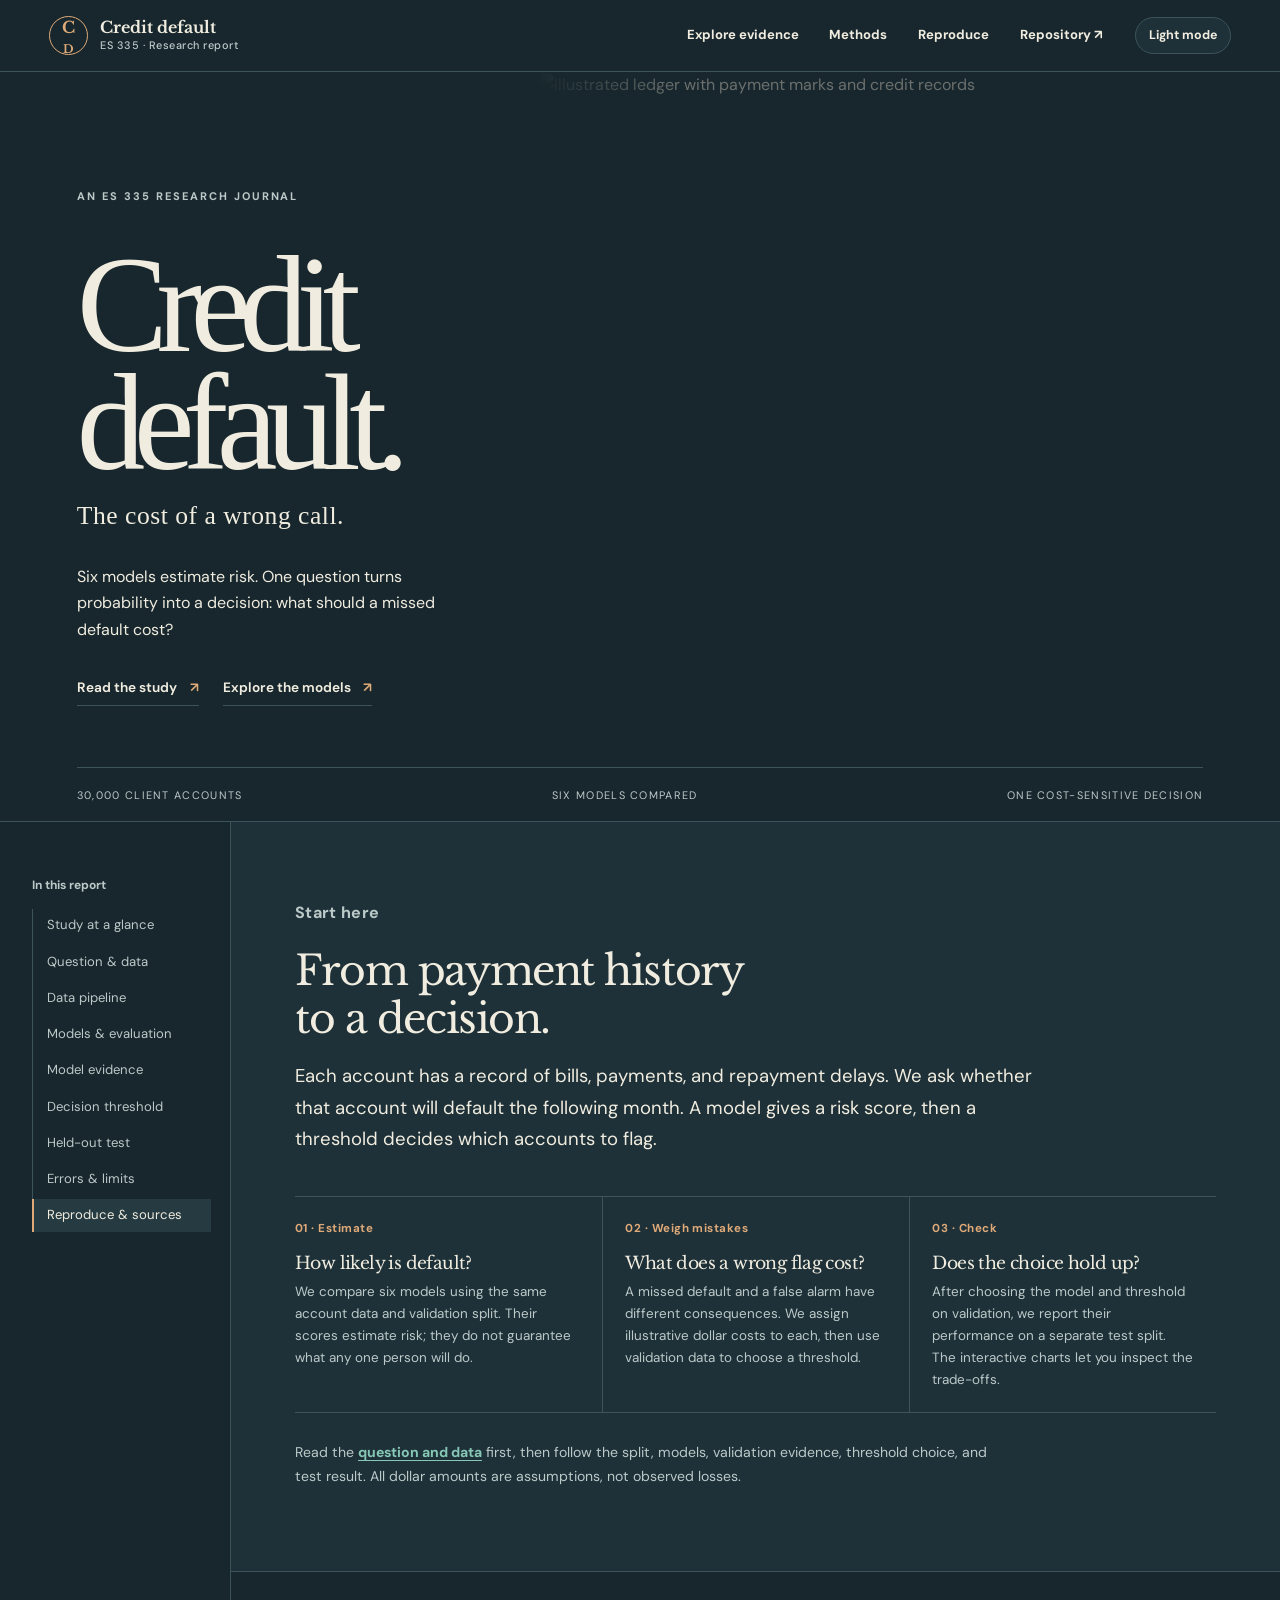
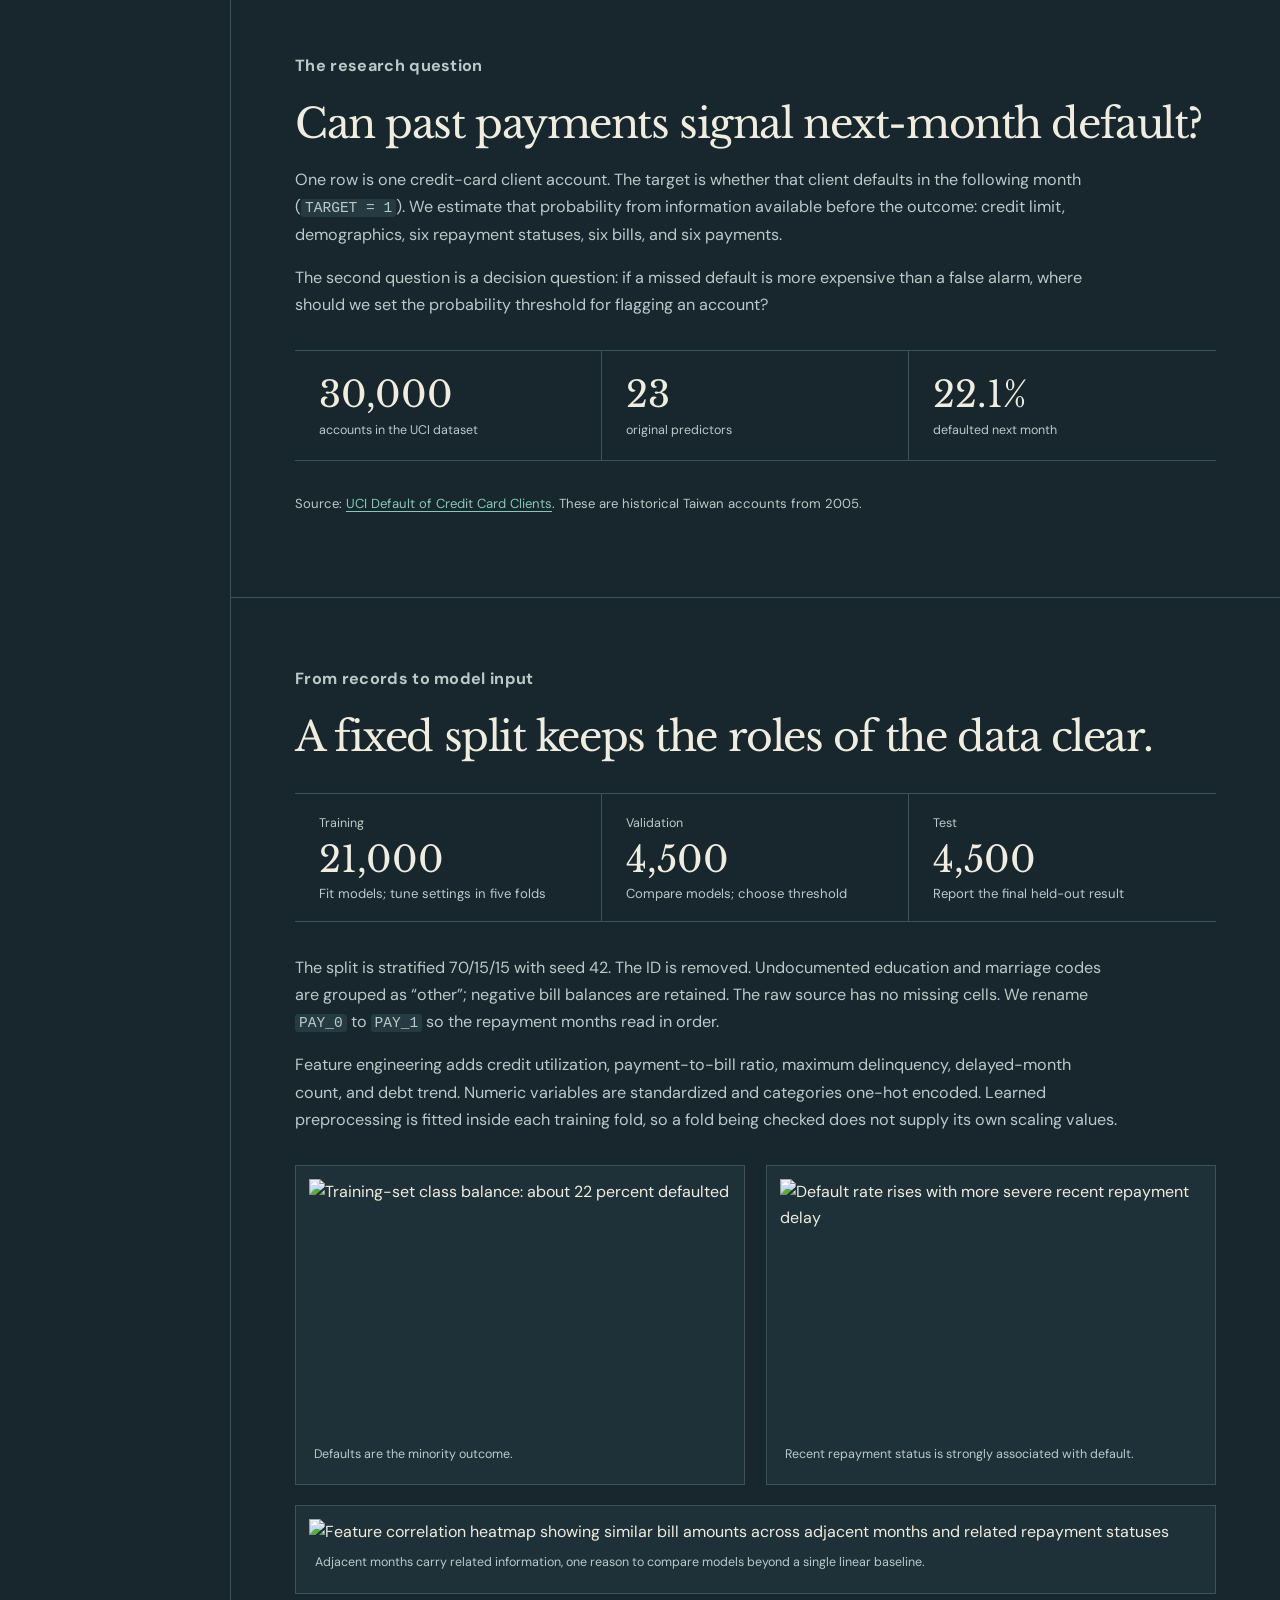
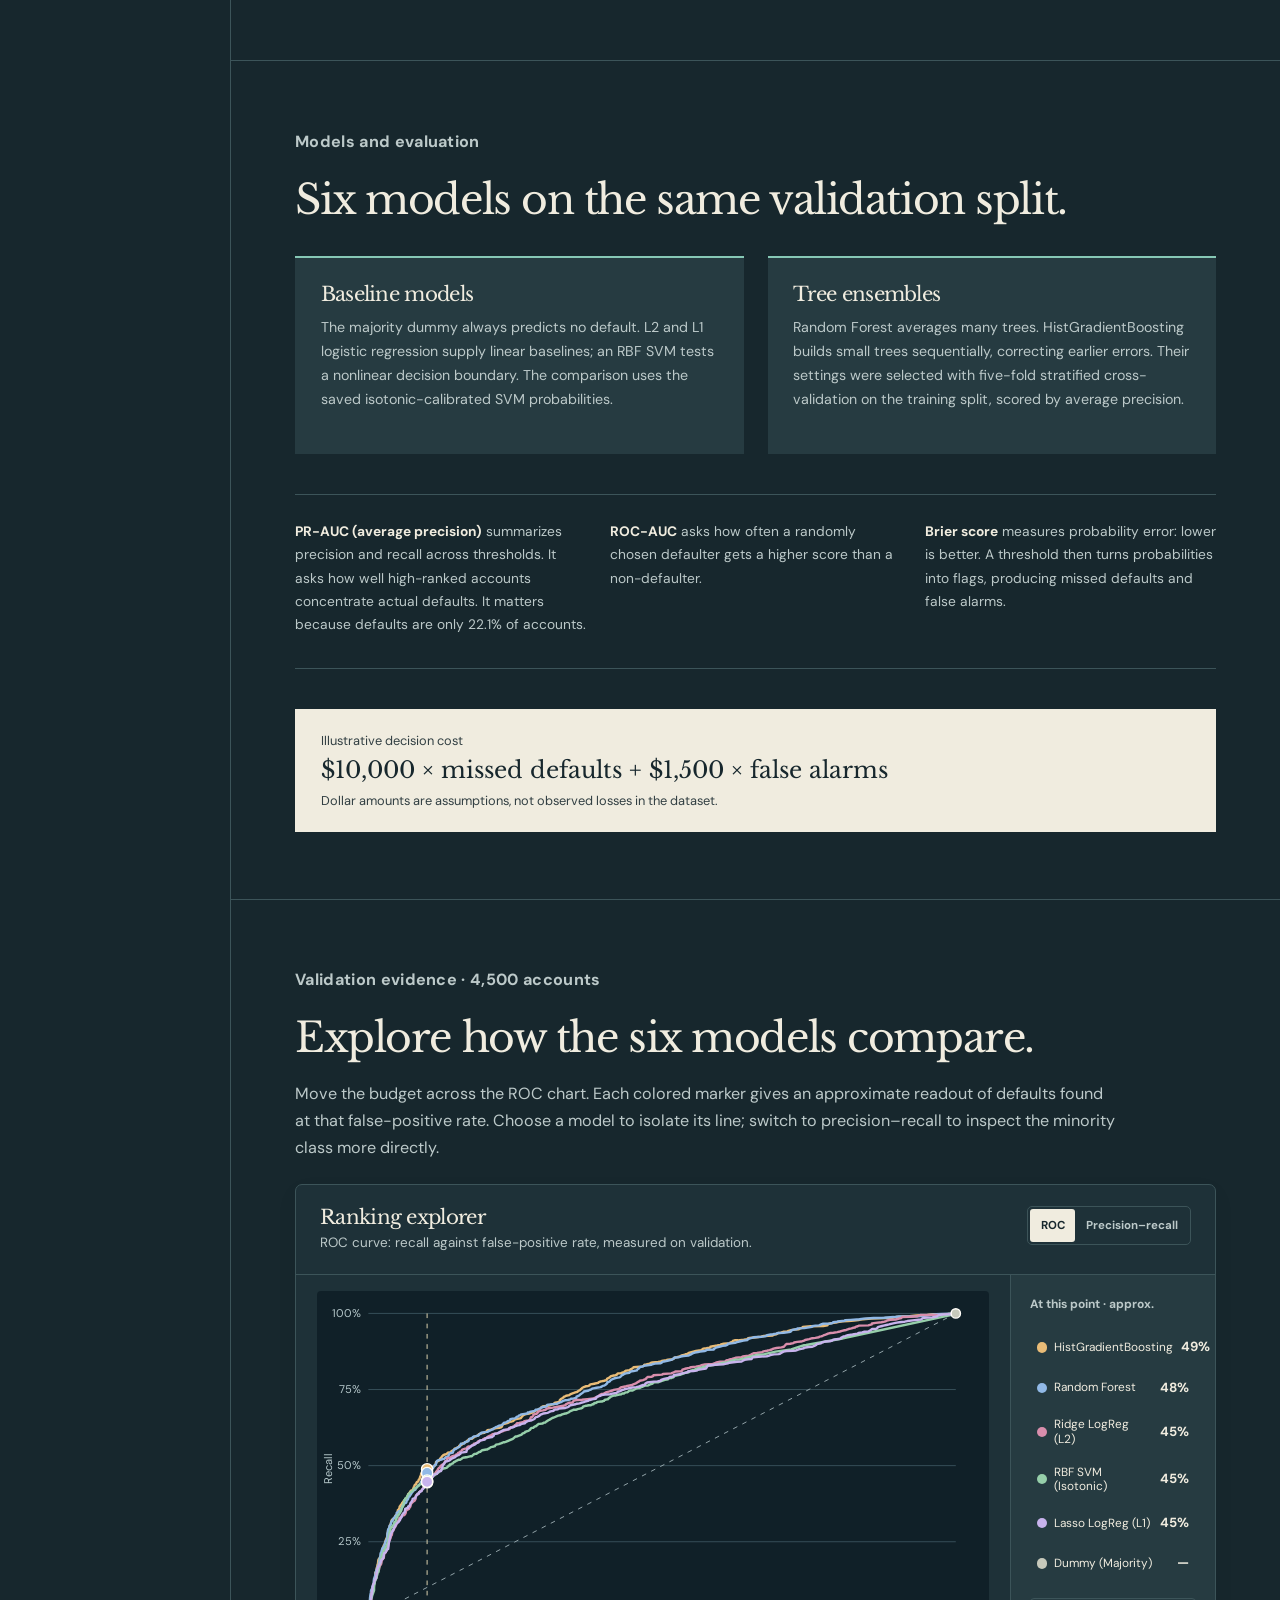
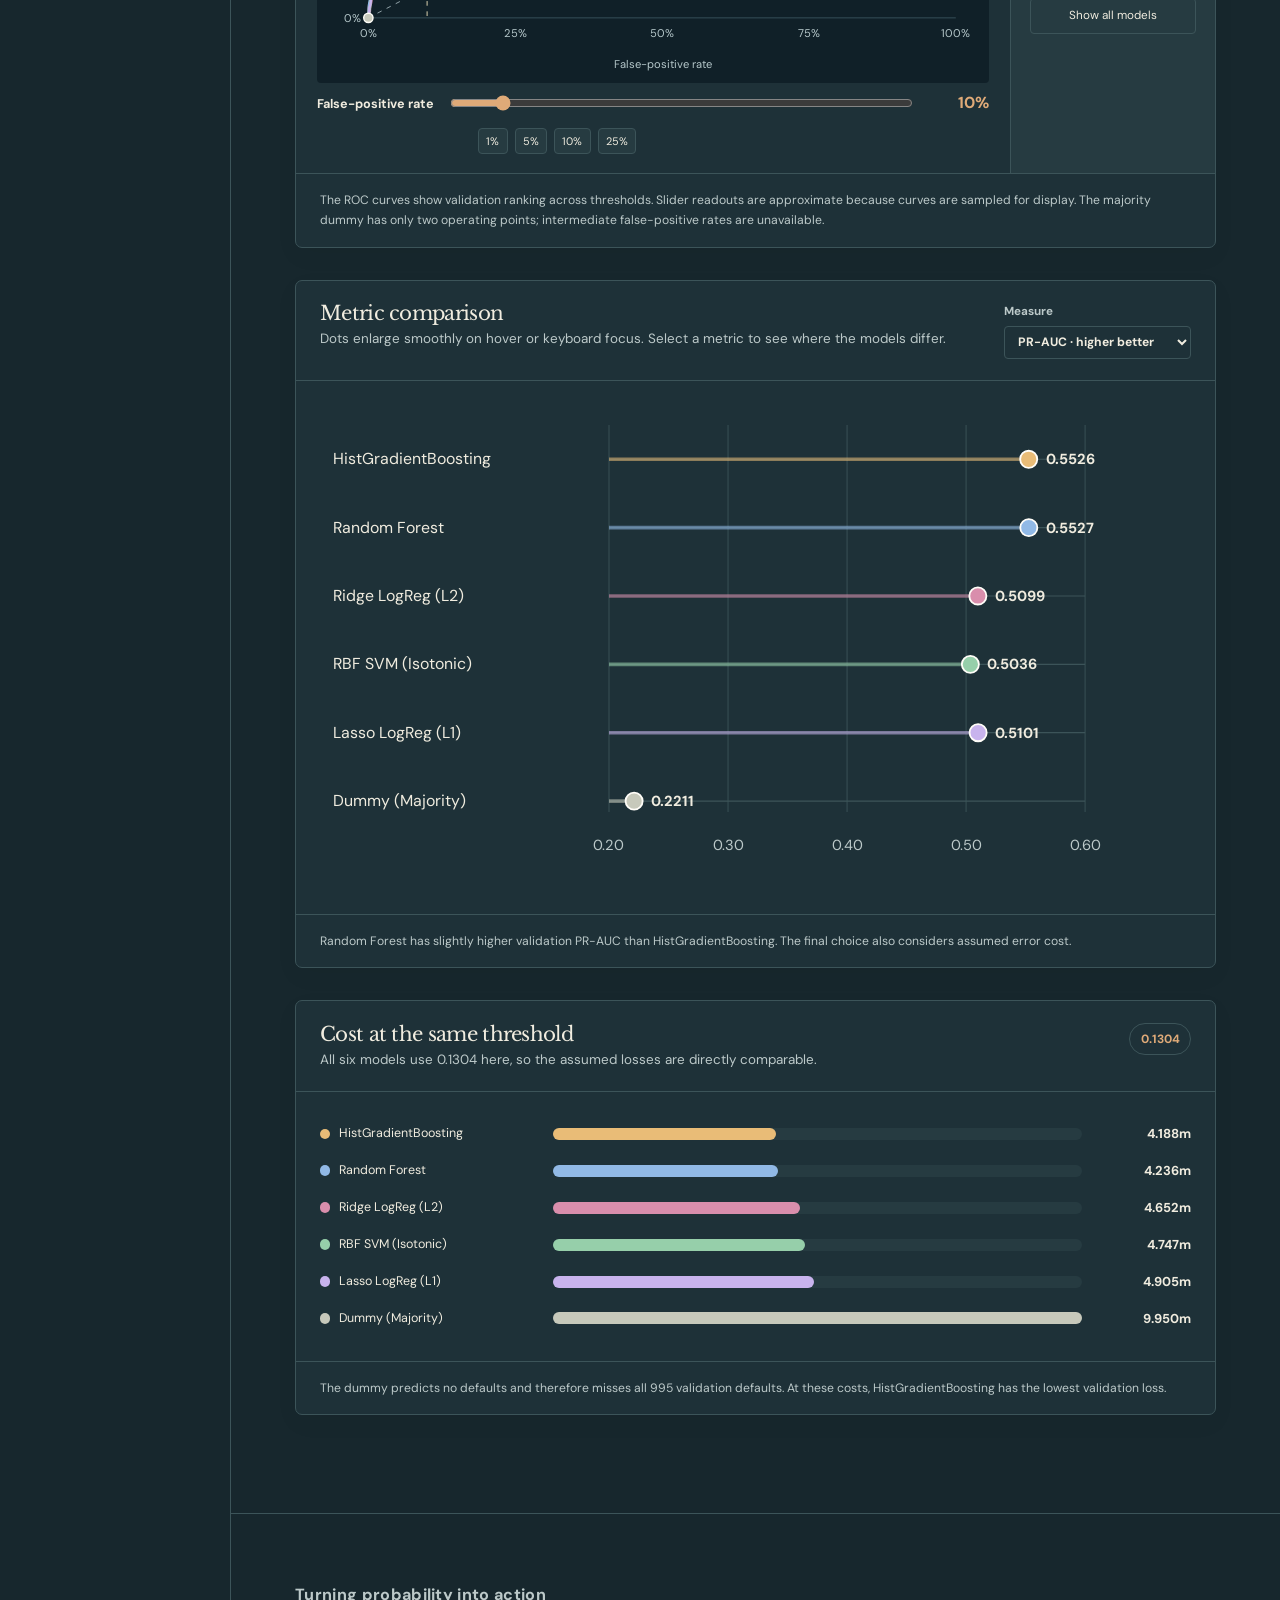
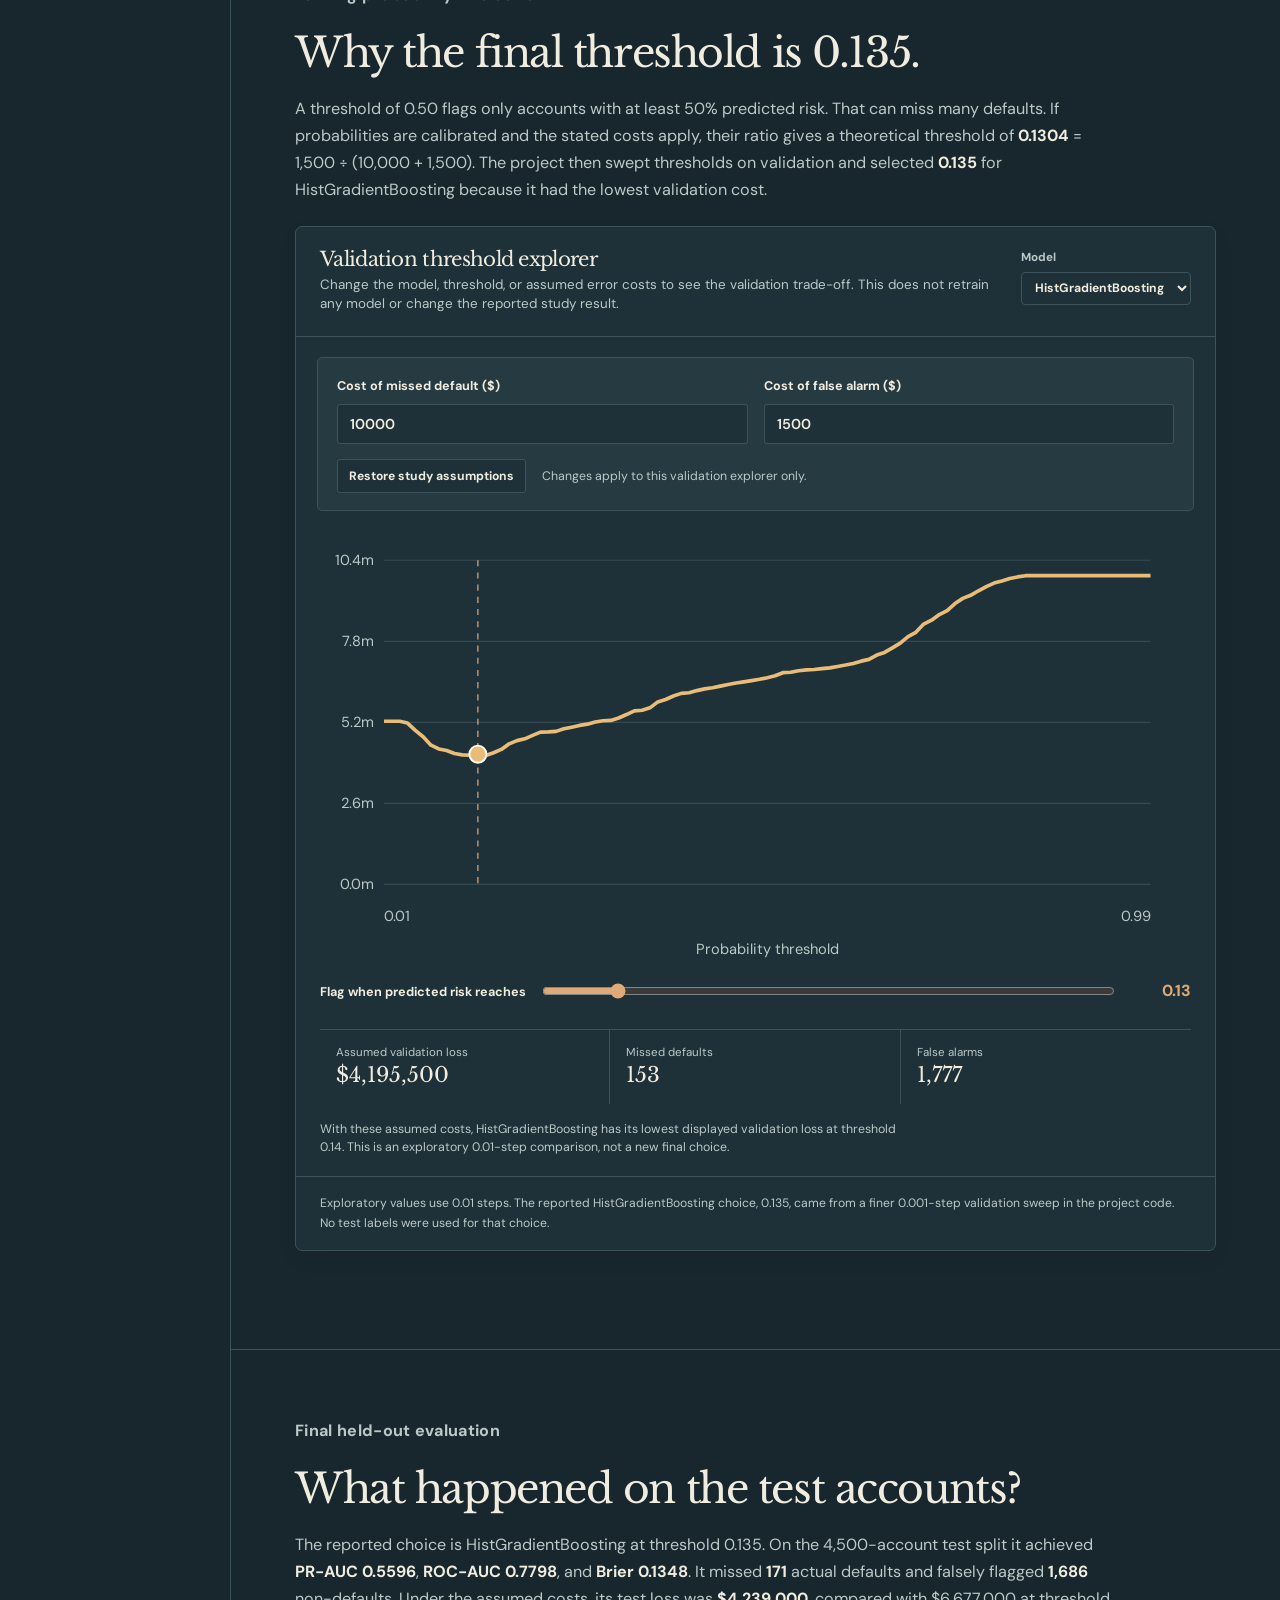
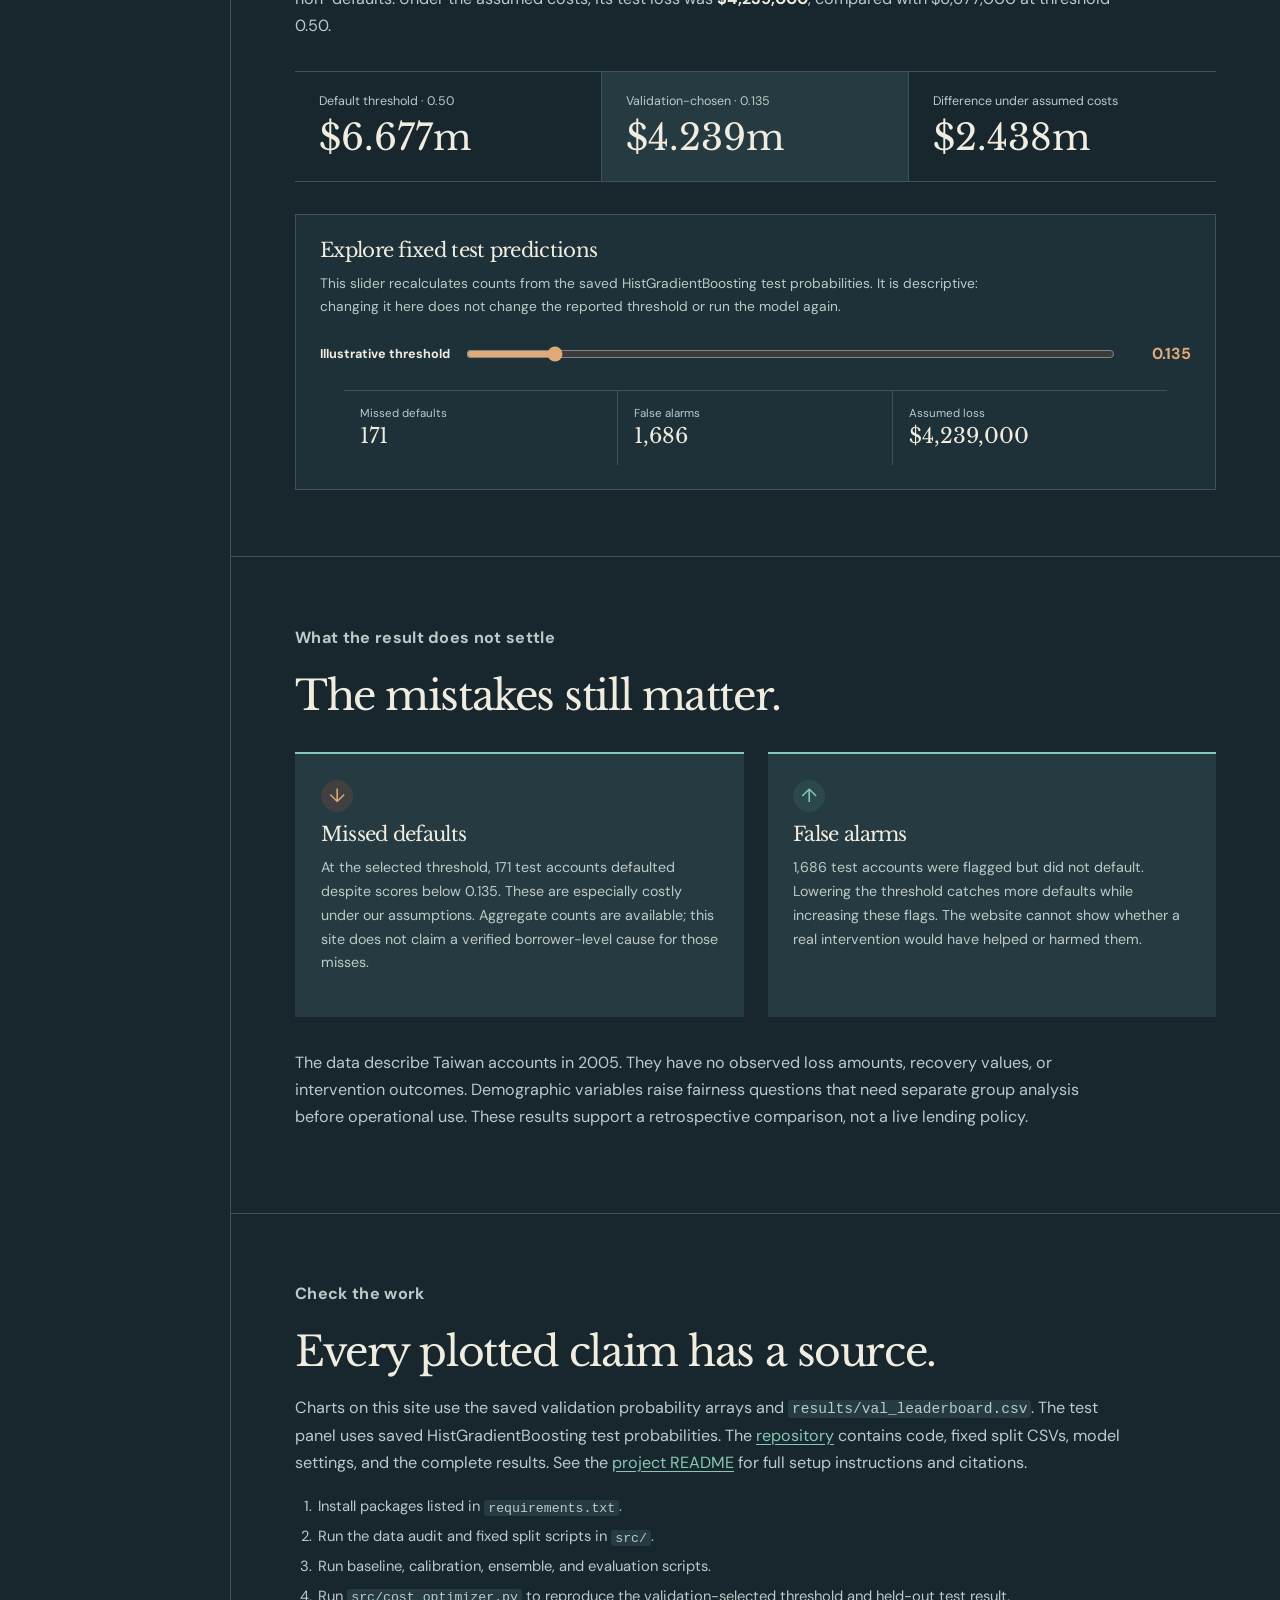
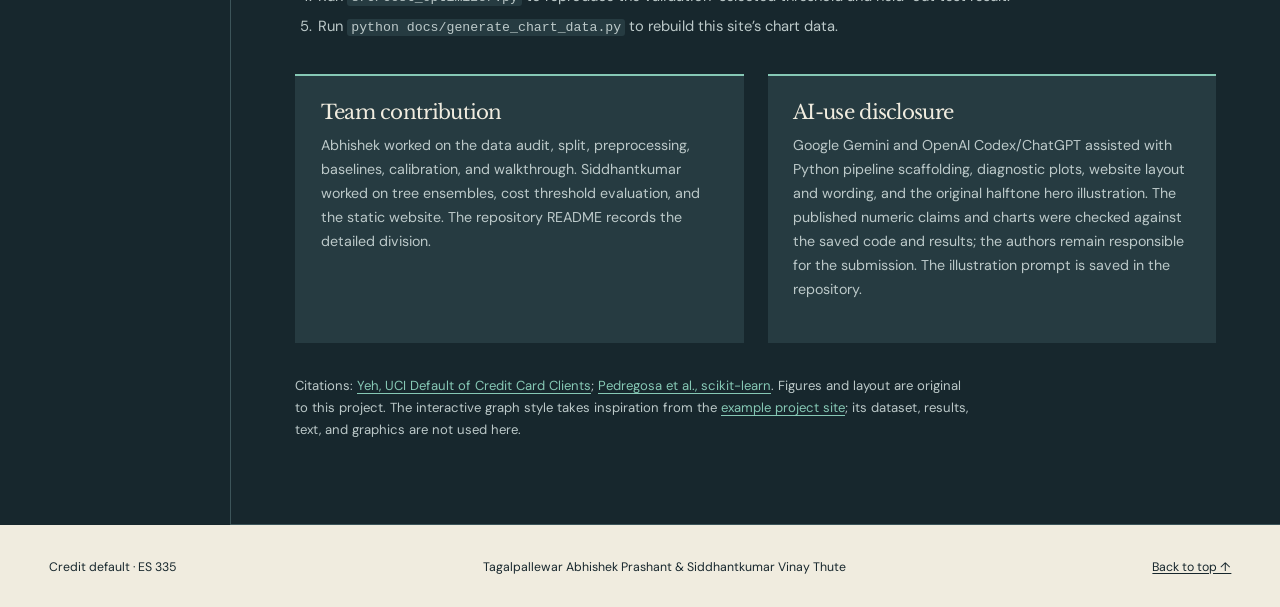
==== commit 0fe61532: "feat: set dark mode as default theme" ====
--- a/docs/index.html
+++ b/docs/index.html
@@ -14,7 +14,7 @@
   <header class="site-header" id="top">
     <a class="wordmark" href="#top"><span class="seal">C<span>D</span></span><span>Credit default <small>ES 335 · Research report</small></span></a>
     <nav class="header-nav" aria-label="Top navigation"><a href="#evidence">Explore evidence</a><a href="#methods">Methods</a><a href="#reproduce">Reproduce</a><a href="https://github.com/TagalpallewarAbhishek/credit-default-prediction" target="_blank" rel="noopener">Repository ↗</a></nav>
-    <button id="theme-toggle" class="theme-button" type="button" aria-label="Switch color theme">Dark mode</button>
+    <button id="theme-toggle" class="theme-button" type="button" aria-label="Switch color theme">Light mode</button>
   </header>
   <main>
     <section class="hero" aria-labelledby="page-title">
